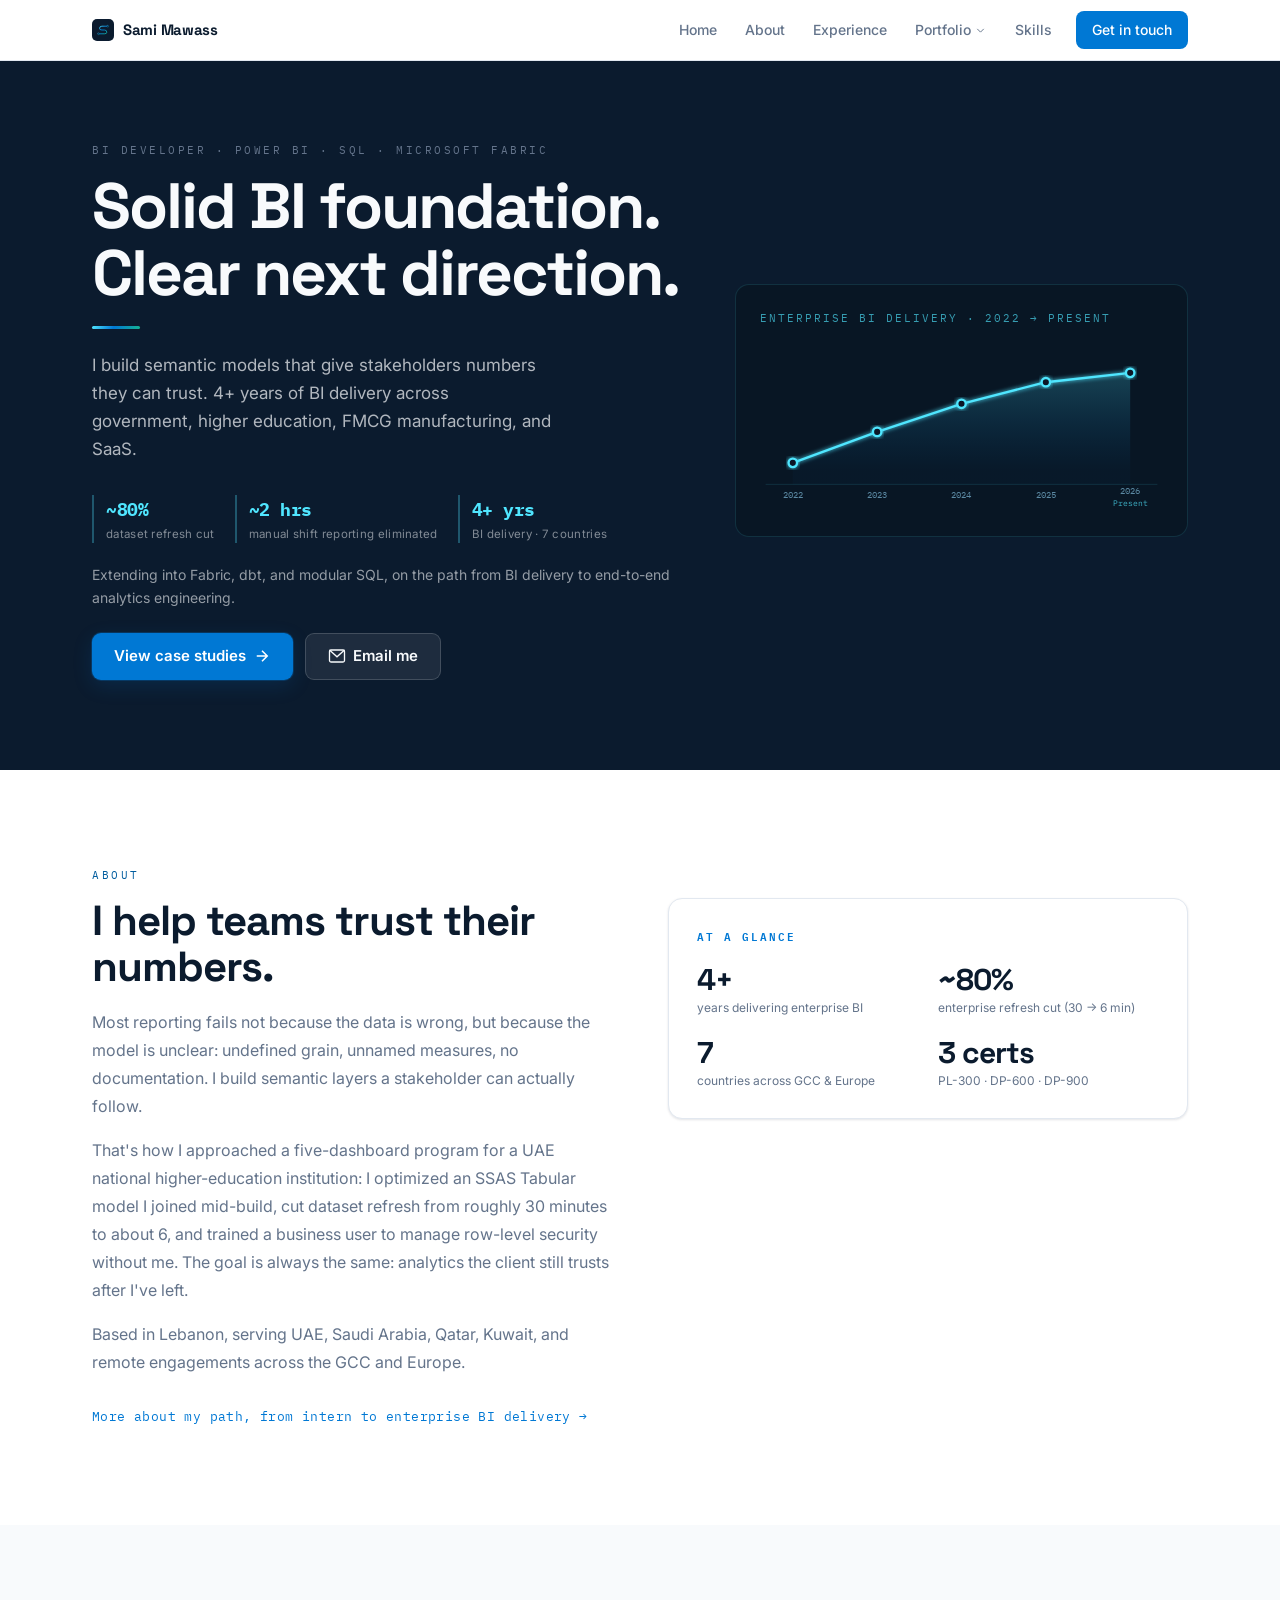
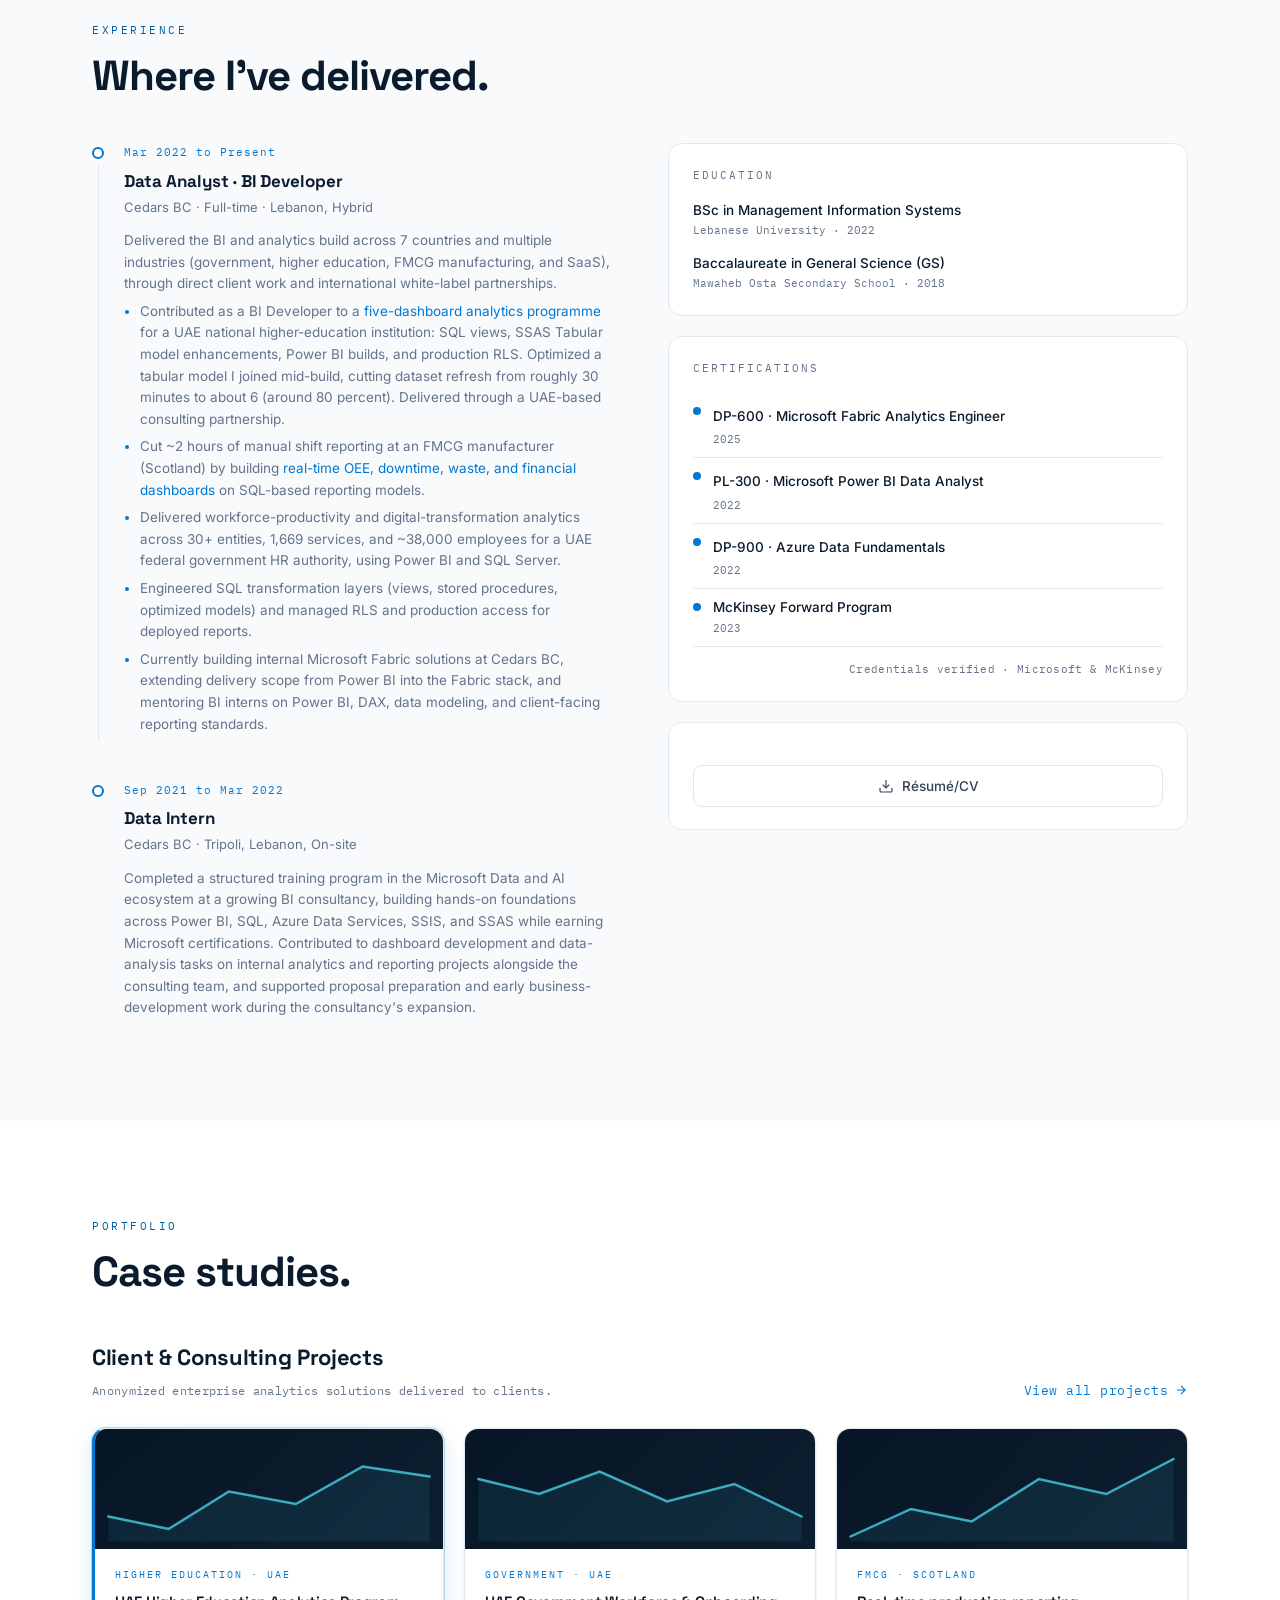
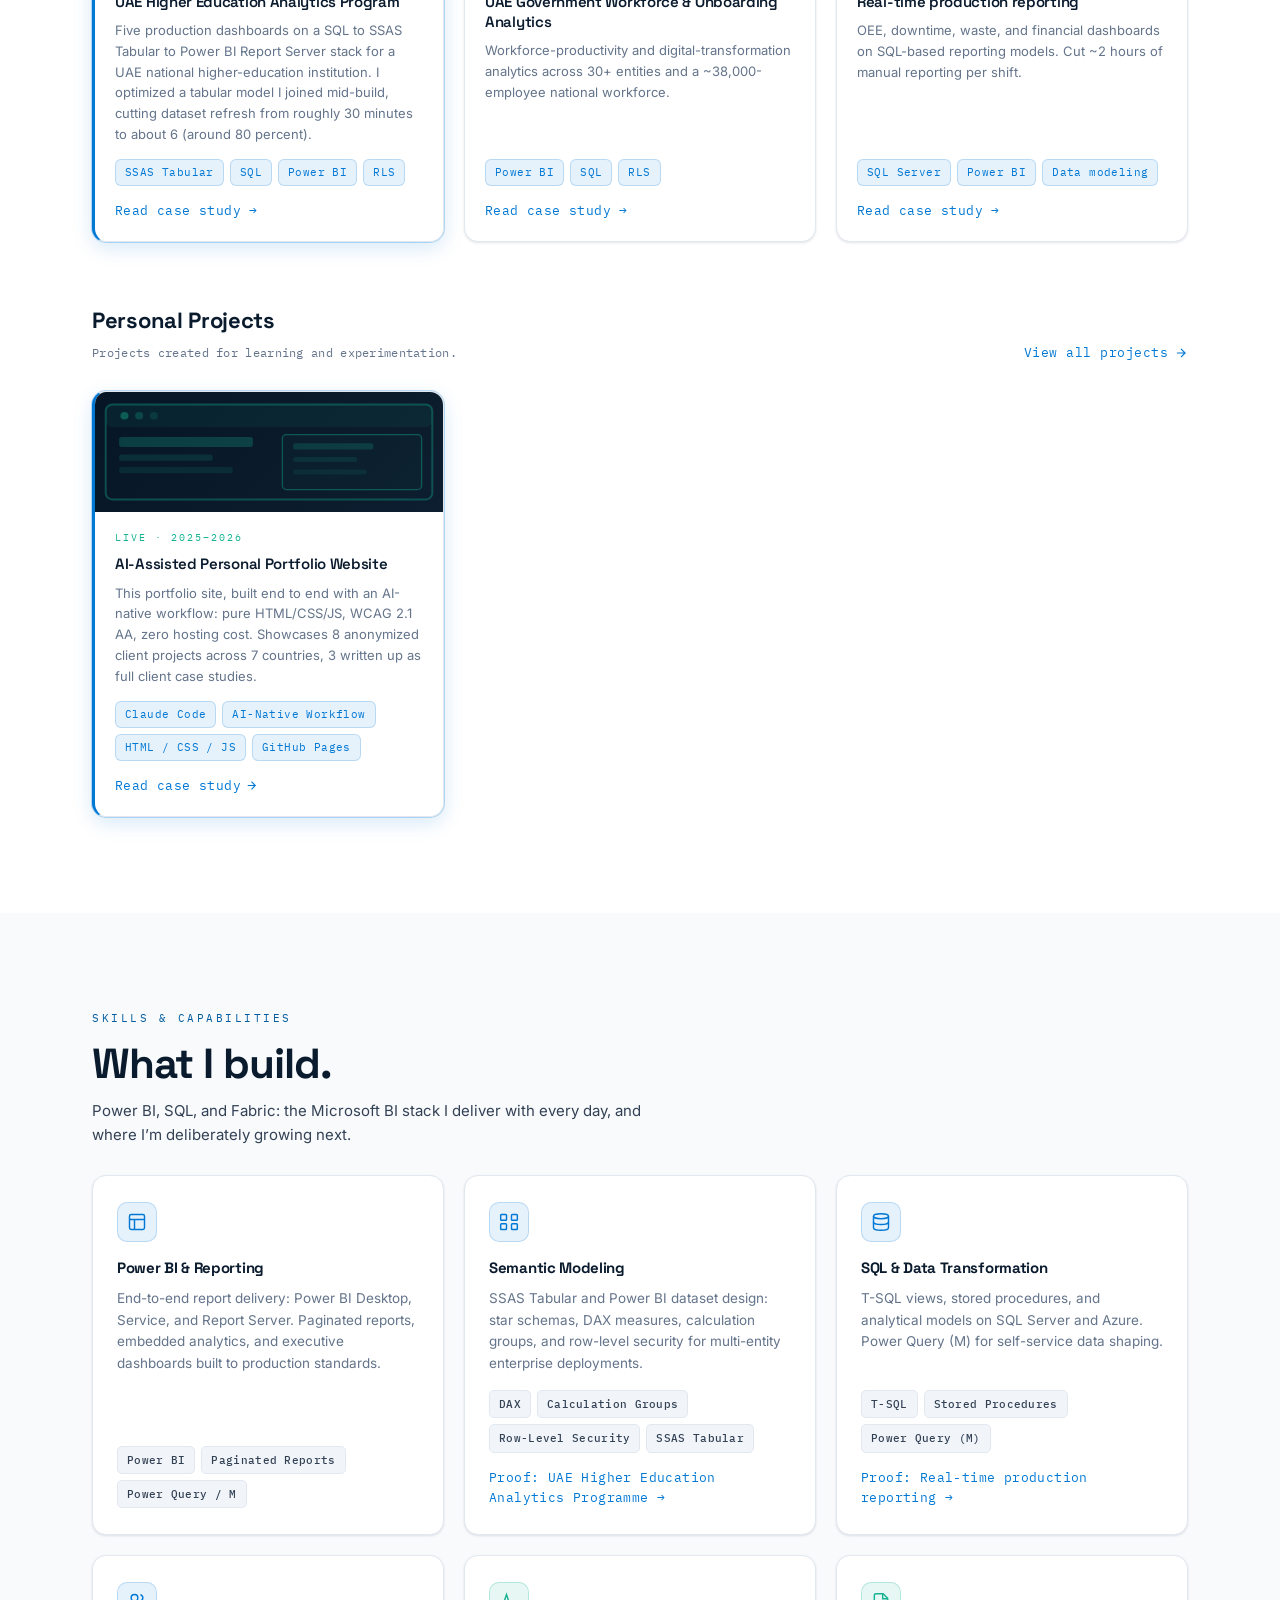
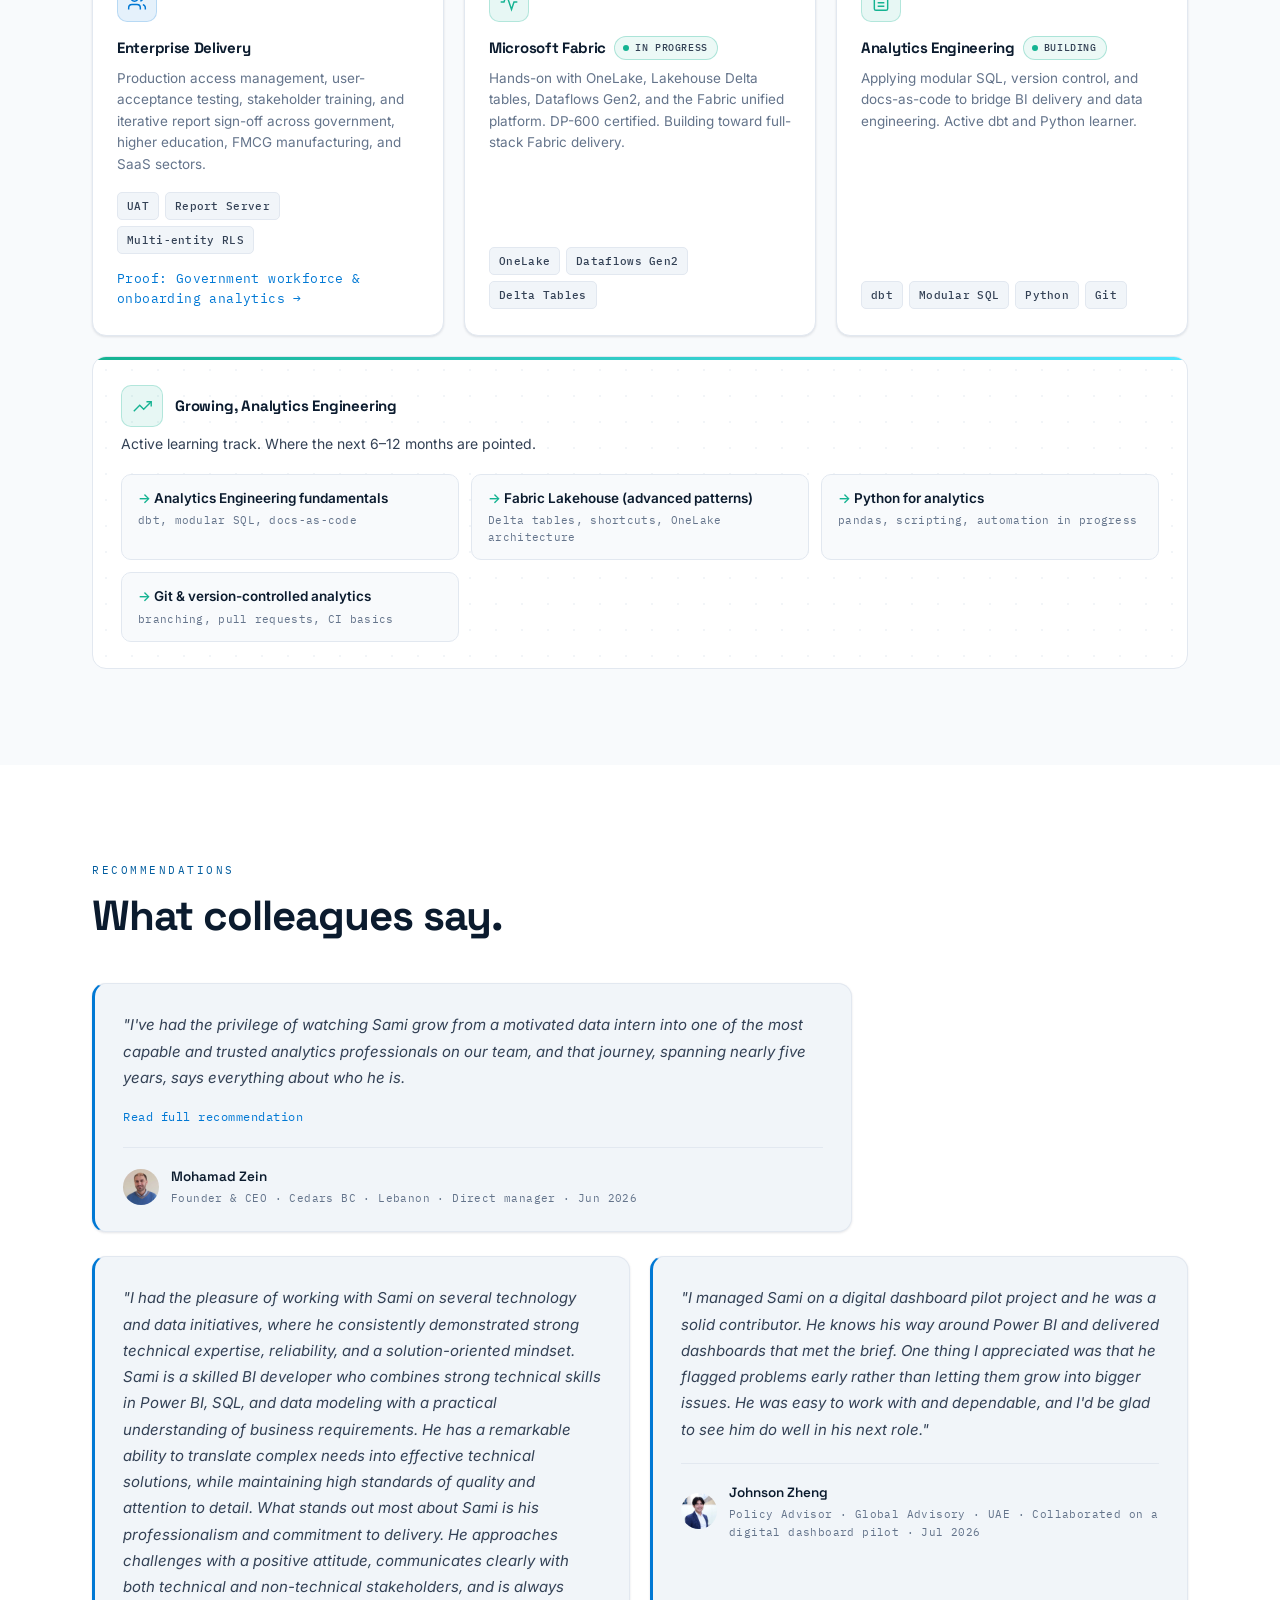
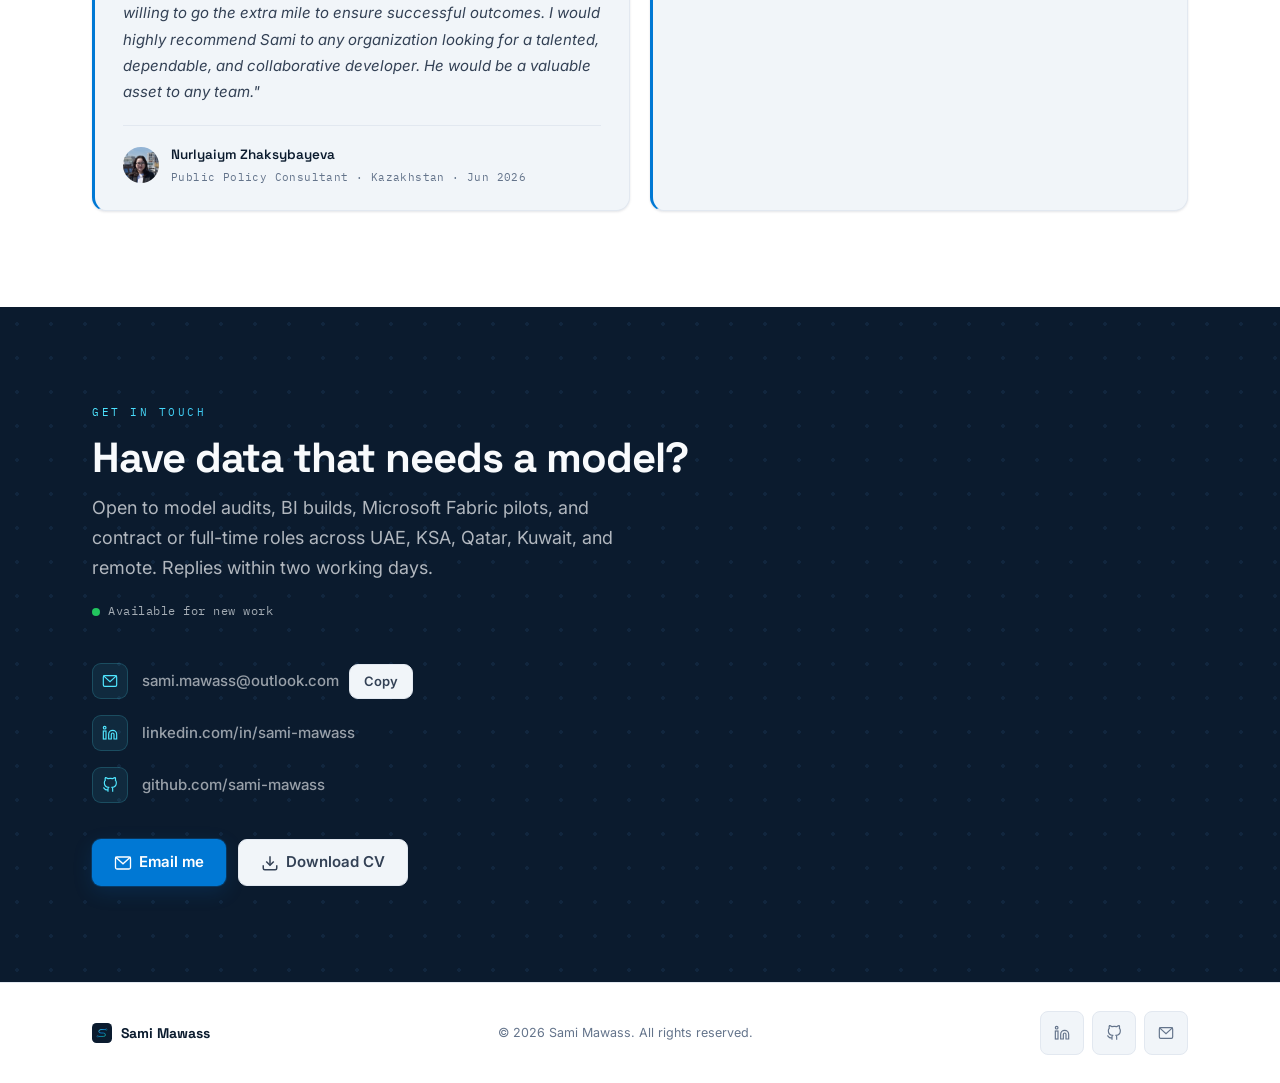
==== index.html @ 3928dd7b "fix entity count inconsistency on home page index.html said "32 entities" while every other referenc" ====
<!DOCTYPE html>
<html lang="en">
<head>
  <meta charset="UTF-8">
  <meta name="viewport" content="width=device-width, initial-scale=1.0">
  <title>Sami Mawass: BI Developer · Power BI, SQL &amp; Microsoft Fabric</title>

  <!-- SEO -->
  <meta name="description" content="BI Developer specializing in Power BI, DAX, SQL, and SSAS Tabular semantic models. Cut enterprise refresh times ~80% and eliminated ~2 hours of manual shift reporting. Now extending into Fabric, dbt, and modular SQL. Serving UAE, KSA, Qatar, Kuwait, and remote.">
  <link rel="canonical" href="https://sami-mawass.github.io/sami-mawass/">
  <link rel="icon" type="image/svg+xml" href="assets/logo-mark-light.svg">

  <!-- Open Graph -->
  <meta property="og:type" content="website">
  <meta property="og:title" content="Sami Mawass: BI Developer · Power BI, SQL &amp; Microsoft Fabric">
  <meta property="og:description" content="I build semantic models that give stakeholders numbers they can trust. 4+ years of BI delivery across government, higher education, FMCG manufacturing, and SaaS. Now extending into the full analytics engineering stack: Fabric, dbt, and modular SQL.">
  <meta property="og:url" content="https://sami-mawass.github.io/sami-mawass/">
  <meta property="og:image" content="https://sami-mawass.github.io/sami-mawass/assets/og-image.png">
  <meta property="og:image:width" content="1200">
  <meta property="og:image:height" content="630">
  <meta name="twitter:card" content="summary_large_image">
  <meta name="twitter:title" content="Sami Mawass: BI Developer · Power BI, SQL &amp; Microsoft Fabric">
  <meta name="twitter:description" content="I build semantic models that give stakeholders numbers they can trust. 4+ years of BI delivery across government, higher education, FMCG manufacturing, and SaaS. Now extending into the full analytics engineering stack: Fabric, dbt, and modular SQL.">
  <meta name="twitter:image" content="https://sami-mawass.github.io/sami-mawass/assets/og-image.png">

  <!-- Fonts -->
  <link rel="preconnect" href="https://fonts.googleapis.com">
  <link rel="preconnect" href="https://fonts.gstatic.com" crossorigin>
  <link href="https://fonts.googleapis.com/css2?family=Space+Grotesk:wght@400;500;600;700&family=Inter:wght@400;500;600;700&family=IBM+Plex+Mono:wght@400;500;600&display=swap" rel="stylesheet">

  <link rel="stylesheet" href="assets/tokens.css">
  <link rel="stylesheet" href="style.css">

  <!-- JSON-LD Person schema -->
  <script type="application/ld+json">
  {
    "@context": "https://schema.org",
    "@type": "Person",
    "name": "Sami Mawass",
    "jobTitle": "Data Analyst, BI Developer",
    "url": "https://sami-mawass.github.io/sami-mawass/",
    "description": "I rebuild unclear reporting into semantic models stakeholders trust, and I've cut enterprise refresh times by ~80% doing it. 4+ years of BI delivery across government, higher education, FMCG manufacturing, and SaaS, now extending into analytics engineering.",
    "email": "sami.mawass@outlook.com",
    "sameAs": [
      "https://www.linkedin.com/in/sami-mawass",
      "https://github.com/sami-mawass"
    ],
    "knowsAbout": ["Power BI","DAX","SQL","SSAS Tabular","Microsoft Fabric","Analytics Engineering","Row-Level Security"],
    "hasCredential": [
      {
        "@type": "EducationalOccupationalCredential",
        "credentialCategory": "certification",
        "name": "DP-600 Microsoft Fabric Analytics Engineer Associate"
      },
      {
        "@type": "EducationalOccupationalCredential",
        "credentialCategory": "certification",
        "name": "PL-300 Power BI Data Analyst Associate"
      },
      {
        "@type": "EducationalOccupationalCredential",
        "credentialCategory": "certification",
        "name": "DP-900 Azure Data Fundamentals"
      }
    ]
  }
  </script>
<noscript><style>.reveal{opacity:1;transform:none}</style></noscript>
</head>
<body>
<a class="skip-link" href="#main-content">Skip to content</a>

<!-- ===================== NAV ===================== -->
<header>
  <nav class="nav" aria-label="Main navigation">
    <div class="wrap">
      <div class="nav-inner">
        <a href="#top" class="nav-brand">
          <img src="assets/logo-mark-dark.svg" alt="" width="22" height="22">
          Sami Mawass
        </a>

        <div class="nav-links">
          <a href="#top">Home</a>
          <a href="about.html">About</a>
          <a href="#resume">Experience</a>

          <div class="nav-drop">
            <button id="port-drop-btn" class="nav-drop-btn" aria-expanded="false" aria-controls="port-dropdown">
              Portfolio
              <svg viewBox="0 0 24 24" fill="none" stroke="currentColor" stroke-width="1.75" aria-hidden="true"><polyline points="6 9 12 15 18 9"/></svg>
            </button>
            <div id="port-dropdown" class="nav-dropdown">
              <a href="client-projects.html">
                <svg class="drop-icon" viewBox="0 0 24 24" fill="none" stroke="currentColor" stroke-width="1.75" aria-hidden="true"><path d="M3 21V7a2 2 0 0 1 2-2h4a2 2 0 0 1 2 2v14M13 21V11a2 2 0 0 1 2-2h4a2 2 0 0 1 2 2v10M3 21h18"/></svg>
                Client Projects
              </a>
              <a href="personal-projects.html">
                <svg class="drop-icon" viewBox="0 0 24 24" fill="none" stroke="currentColor" stroke-width="1.75" aria-hidden="true"><path d="M9 3H5a2 2 0 0 0-2 2v4m6-6h10a2 2 0 0 1 2 2v4M9 3v18m0 0h10a2 2 0 0 0 2-2V9M9 21H5a2 2 0 0 1-2-2V9m0 0h18"/></svg>
                Personal Projects
              </a>
            </div>
          </div>

          <a href="#stack">Skills</a>
          <a href="#contact" class="nav-cta">Get in touch</a>
        </div>

        <button id="nav-burger" class="nav-burger" aria-label="Open menu" aria-expanded="false" aria-controls="mobile-menu">
          <svg viewBox="0 0 24 24" fill="none" stroke="currentColor" stroke-width="2" aria-hidden="true"><line x1="3" y1="6" x2="21" y2="6"/><line x1="3" y1="12" x2="21" y2="12"/><line x1="3" y1="18" x2="21" y2="18"/></svg>
        </button>
      </div>

      <div id="mobile-menu" class="mobile-menu" aria-hidden="true">
        <a href="#top">Home</a>
        <a href="about.html">About</a>
        <a href="#resume">Experience</a>
        <a href="#work">Portfolio</a>
        <a href="client-projects.html" class="indent">↳ Client Projects</a>
        <a href="personal-projects.html" class="indent">↳ Personal Projects</a>
        <a href="#stack">Skills</a>
        <a href="#contact">Get in touch</a>
      </div>
    </div>
  </nav>
</header>

<main id="main-content">

<!-- ===================== HERO ===================== -->
<section class="hero" id="top" aria-labelledby="hero-heading">
  <div class="wrap">
    <div class="hero-inner">

      <div class="hero-text">
        <p class="eyebrow">BI Developer · Power BI · SQL · Microsoft Fabric</p>
        <h1 id="hero-heading">Solid&nbsp;BI&nbsp;foundation.<br>Clear&nbsp;next&nbsp;direction.</h1>
        <div class="accent-bar" aria-hidden="true"></div>
        <p class="hero-lead">
          I build semantic models that give stakeholders numbers they can trust. 4+ years of BI delivery across government, higher education, FMCG manufacturing, and SaaS.
        </p>
        <div style="display:flex;gap:20px;margin:22px 0 20px;flex-wrap:wrap;">
          <div style="display:flex;flex-direction:column;gap:2px;padding-left:12px;border-left:2px solid rgba(80,230,255,.3);">
            <span style="font-family:var(--mono);font-size:18px;font-weight:700;color:#50E6FF;letter-spacing:-.5px;">~80%</span>
            <span style="font-size:11.5px;color:rgba(248,250,252,.5);letter-spacing:.3px;line-height:1.35;">dataset refresh cut</span>
          </div>
          <div style="display:flex;flex-direction:column;gap:2px;padding-left:12px;border-left:2px solid rgba(80,230,255,.3);">
            <span style="font-family:var(--mono);font-size:18px;font-weight:700;color:#50E6FF;letter-spacing:-.5px;">~2 hrs</span>
            <span style="font-size:11.5px;color:rgba(248,250,252,.5);letter-spacing:.3px;line-height:1.35;">manual shift reporting eliminated</span>
          </div>
          <div style="display:flex;flex-direction:column;gap:2px;padding-left:12px;border-left:2px solid rgba(80,230,255,.3);">
            <span style="font-family:var(--mono);font-size:18px;font-weight:700;color:#50E6FF;letter-spacing:-.5px;">4+ yrs</span>
            <span style="font-size:11.5px;color:rgba(248,250,252,.5);letter-spacing:.3px;line-height:1.35;">BI delivery · 7 countries</span>
          </div>
        </div>
        <p style="font-size:14px;color:rgba(248,250,252,.58);margin:0 0 24px;line-height:1.65;">
          Extending into Fabric, dbt, and modular SQL, on the path from BI delivery to end-to-end analytics engineering.
        </p>
        <div class="hero-cta">
          <a href="#work" class="btn btn-primary">
            View case studies
            <svg viewBox="0 0 24 24" fill="none" stroke="currentColor" stroke-width="2" aria-hidden="true"><path d="M5 12h14M12 5l7 7-7 7"/></svg>
          </a>
          <a href="mailto:sami.mawass@outlook.com" class="btn btn-ghost" data-goatcounter-click="email-click">
            <svg viewBox="0 0 24 24" fill="none" stroke="currentColor" stroke-width="1.75" aria-hidden="true"><rect x="2" y="4" width="20" height="16" rx="2"/><polyline points="2,4 12,13 22,4"/></svg>
            Email me
          </a>
        </div>
      </div>

      <!-- Growth trend chart: qualitative upward arc, no quantitative scale -->
      <div class="hero-chart-card reveal" role="img" aria-label="Enterprise BI delivery, 2022 to Present">
        <div class="hero-chart-header">
          <span class="mono-label">Enterprise BI delivery · 2022 → Present</span>
        </div>
        <svg viewBox="0 0 430 182" aria-hidden="true" style="width:100%;height:100%;display:block;">
          <style>.c-axis { fill: var(--chart-axis, #5B89A3); }</style>
          <defs>
            <linearGradient id="area-grad" x1="0" y1="0" x2="0" y2="1">
              <stop offset="0%"  stop-color="#50E6FF" stop-opacity="0.22"/>
              <stop offset="88%" stop-color="#0078D4" stop-opacity="0.03"/>
            </linearGradient>
            <filter id="ln-glow" x="-30%" y="-30%" width="160%" height="160%">
              <feGaussianBlur stdDeviation="2.2" result="b"/>
              <feMerge><feMergeNode in="b"/><feMergeNode in="SourceGraphic"/></feMerge>
            </filter>
          </defs>

          <!-- Baseline -->
          <line x1="6" y1="153" x2="424" y2="153" stroke="rgba(80,230,255,.13)" stroke-width="1"/>
          <!-- Area fill -->
          <path d="M35,153 L35,130 L125,97 L215,67 L305,44 L395,34 L395,153 Z" fill="url(#area-grad)"/>
          <!-- Animated line -->
          <polyline class="chart-line"
            points="35,130 125,97 215,67 305,44 395,34"
            fill="none" stroke="#50E6FF" stroke-width="2.5"
            stroke-linecap="round" stroke-linejoin="round" filter="url(#ln-glow)"/>
          <!-- Year dots -->
          <circle cx="35"  cy="130" r="4.5" fill="#071626" stroke="#50E6FF" stroke-width="2.5" filter="url(#ln-glow)"/>
          <circle cx="125" cy="97"  r="4.5" fill="#071626" stroke="#50E6FF" stroke-width="2.5" filter="url(#ln-glow)"/>
          <circle cx="215" cy="67"  r="4.5" fill="#071626" stroke="#50E6FF" stroke-width="2.5" filter="url(#ln-glow)"/>
          <circle cx="305" cy="44"  r="4.5" fill="#071626" stroke="#50E6FF" stroke-width="2.5" filter="url(#ln-glow)"/>
          <circle cx="395" cy="34"  r="4.5" fill="#071626" stroke="#50E6FF" stroke-width="2.5" filter="url(#ln-glow)"/>
          <!-- Year labels -->
          <text x="35"  y="168" text-anchor="middle" font-family="IBM Plex Mono,monospace" font-size="10" class="c-axis">2022</text>
          <text x="125" y="168" text-anchor="middle" font-family="IBM Plex Mono,monospace" font-size="10" class="c-axis">2023</text>
          <text x="215" y="168" text-anchor="middle" font-family="IBM Plex Mono,monospace" font-size="10" class="c-axis">2024</text>
          <text x="305" y="168" text-anchor="middle" font-family="IBM Plex Mono,monospace" font-size="10" class="c-axis">2025</text>
          <text x="395" y="163" text-anchor="middle" font-family="IBM Plex Mono,monospace" font-size="10" class="c-axis">2026</text>
          <text x="395" y="176" text-anchor="middle" font-family="IBM Plex Mono,monospace" font-size="8.5" fill="#50E6FF" opacity=".75">Present</text>
        </svg>
      </div>

    </div>
  </div>
</section>


<!-- ===================== ABOUT ===================== -->
<section class="sec sec--ink" id="about" aria-labelledby="about-heading">
  <div class="wrap">
    <p class="eyebrow">About</p>
    <div class="about-grid">
      <div class="about-text reveal">
        <h2 id="about-heading">I help teams trust their numbers.</h2>
        <div class="sp-18"></div>
        <p>Most reporting fails not because the data is wrong, but because the model is unclear: undefined grain, unnamed measures, no documentation. I build semantic layers a stakeholder can actually follow.</p>
        <p>That's how I approached a five-dashboard program for a UAE national higher-education institution: I optimized an SSAS Tabular model I joined mid-build, cut dataset refresh from roughly 30 minutes to about 6, and trained a business user to manage row-level security without me. The goal is always the same: analytics the client still trusts after I've left.</p>
        <p>Based in Lebanon, serving UAE, Saudi Arabia, Qatar, Kuwait, and remote engagements across the GCC and Europe.</p>
        <p><a href="about.html" class="proj-case-link">More about my path, from intern to enterprise BI delivery →</a></p>
      </div>
      <div class="reveal">
        <div class="about-card">
          <div class="about-card-title">At a glance</div>
          <div class="about-stats">
            <div>
              <div class="stat-v">4+</div>
              <div class="stat-l">years delivering enterprise BI</div>
            </div>
            <div>
              <div class="stat-v">~80%</div>
              <div class="stat-l">enterprise refresh cut (30 → 6 min)</div>
            </div>
            <div>
              <div class="stat-v">7</div>
              <div class="stat-l">countries across GCC &amp; Europe</div>
            </div>
            <div>
              <div class="stat-v">3 certs</div>
              <div class="stat-l">PL-300 · DP-600 · DP-900</div>
            </div>
          </div>
        </div>
      </div>
    </div>
  </div>
</section>


<!-- ===================== EXPERIENCE ===================== -->
<section class="sec sec--dark" id="resume" aria-labelledby="exp-heading">
  <div class="wrap">
    <p class="eyebrow">Experience</p>
    <h2 id="exp-heading">Where I've delivered.</h2>
    <div class="sp-44"></div>
    <div class="exp-grid">

      <!-- Timeline -->
      <div>
        <ol class="timeline" aria-label="Work history" style="list-style:none;padding:0;margin:0;">

          <li class="timeline-item reveal">
            <div class="timeline-spine" aria-hidden="true">
              <div class="timeline-dot"></div>
              <div class="timeline-line"></div>
            </div>
            <div class="timeline-body">
              <div class="timeline-period"><time datetime="2022-03">Mar 2022</time> to Present</div>
              <div class="timeline-role">Data Analyst · BI Developer</div>
              <div class="timeline-co">Cedars BC · Full-time · Lebanon, Hybrid</div>
              <ul class="timeline-bullets">
                <li style="list-style:none;padding-left:0;margin-left:-16px;">Delivered the BI and analytics build across 7 countries and multiple industries (government, higher education, FMCG manufacturing, and SaaS), through direct client work and international white-label partnerships.</li>
                <li>Contributed as a BI Developer to a <a href="case-education.html" style="color:var(--azure);">five-dashboard analytics programme</a> for a UAE national higher-education institution: SQL views, SSAS Tabular model enhancements, Power BI builds, and production RLS. Optimized a tabular model I joined mid-build, cutting dataset refresh from roughly 30 minutes to about 6 (around 80 percent). Delivered through a UAE-based consulting partnership.</li>
                <li>Cut ~2 hours of manual shift reporting at an FMCG manufacturer (Scotland) by building <a href="case-fmcg-suite.html" style="color:var(--azure);">real-time OEE, downtime, waste, and financial dashboards</a> on SQL-based reporting models.</li>
                <li>Delivered workforce-productivity and digital-transformation analytics across 30+ entities, 1,669 services, and ~38,000 employees for a UAE federal government HR authority, using Power BI and SQL Server.</li>
                <li>Engineered SQL transformation layers (views, stored procedures, optimized models) and managed RLS and production access for deployed reports.</li>
                <li>Currently building internal Microsoft Fabric solutions at Cedars BC, extending delivery scope from Power BI into the Fabric stack, and mentoring BI interns on Power BI, DAX, data modeling, and client-facing reporting standards.</li>
              </ul>
            </div>
          </li>

          <li class="timeline-item reveal">
            <div class="timeline-spine" aria-hidden="true">
              <div class="timeline-dot"></div>
              <div class="timeline-line"></div>
            </div>
            <div class="timeline-body">
              <div class="timeline-period"><time datetime="2021-09">Sep 2021</time> to <time datetime="2022-03">Mar 2022</time></div>
              <div class="timeline-role">Data Intern</div>
              <div class="timeline-co">Cedars BC · Tripoli, Lebanon, On-site</div>
              <ul class="timeline-bullets">
                <li style="list-style:none;padding-left:0;margin-left:-16px;">Completed a structured training program in the Microsoft Data and AI ecosystem at a growing BI consultancy, building hands-on foundations across Power BI, SQL, Azure Data Services, SSIS, and SSAS while earning Microsoft certifications. Contributed to dashboard development and data-analysis tasks on internal analytics and reporting projects alongside the consulting team, and supported proposal preparation and early business-development work during the consultancy's expansion.</li>

              </ul>
            </div>
          </li>

        </ol>
      </div>

      <!-- Sidebar -->
      <div>
        <div class="exp-sidebar-card reveal">
          <div class="sidebar-card-title">Education</div>
          <div class="edu-item">
            <div class="edu-title">BSc in Management Information Systems</div>
            <div class="edu-sub">Lebanese University · 2022</div>
          </div>
          <div class="edu-item">
            <div class="edu-title">Baccalaureate in General Science (GS)</div>
            <div class="edu-sub">Mawaheb Osta Secondary School · 2018</div>
          </div>
        </div>

        <div class="exp-sidebar-card reveal">
          <div class="sidebar-card-title">Certifications</div>
          <div class="cert-item">
            <span class="cert-dot"></span>
            <div>
              <a href="https://learn.microsoft.com/api/credentials/share/en-us/sami-mawass/30553D322AF57738?sharingId=FEFE150710ECCB63" target="_blank" rel="noopener" class="cert-name">DP-600 · Microsoft Fabric Analytics Engineer</a>
              <div class="cert-year">2025</div>
            </div>
          </div>
          <div class="cert-item">
            <span class="cert-dot"></span>
            <div>
              <a href="https://learn.microsoft.com/api/credentials/share/en-us/sami-mawass/172835B4DA17AB2C?sharingId=FEFE150710ECCB63" target="_blank" rel="noopener" class="cert-name">PL-300 · Microsoft Power BI Data Analyst</a>
              <div class="cert-year">2022</div>
            </div>
          </div>
          <div class="cert-item">
            <span class="cert-dot"></span>
            <div>
              <a href="https://learn.microsoft.com/api/credentials/share/en-us/sami-mawass/7C4B46512DAC4656?sharingId=FEFE150710ECCB63" target="_blank" rel="noopener" class="cert-name">DP-900 · Azure Data Fundamentals</a>
              <div class="cert-year">2022</div>
            </div>
          </div>
          <div class="cert-item">
            <span class="cert-dot"></span>
            <div>
              <div class="cert-name">McKinsey Forward Program</div>
              <div class="cert-year">2023</div>
            </div>
          </div>
          <div class="cert-note">Credentials verified · Microsoft &amp; McKinsey</div>
        </div>

        <div class="exp-sidebar-card reveal">
          <a href="assets/Sami-Mawass-CV.pdf" class="download-cv" download data-goatcounter-click="cv-download">
            <svg viewBox="0 0 24 24" fill="none" stroke="currentColor" stroke-width="1.75" aria-hidden="true"><path d="M21 15v4a2 2 0 0 1-2 2H5a2 2 0 0 1-2-2v-4"/><polyline points="7 10 12 15 17 10"/><line x1="12" y1="15" x2="12" y2="3"/></svg>
            Résumé/CV
          </a>
        </div>
      </div>

    </div>
  </div>
</section>

<!-- ===================== PROJECTS ===================== -->
<section class="sec sec--ink" id="work" aria-labelledby="work-heading">
  <div class="wrap">
    <p class="eyebrow">Portfolio</p>
    <h2 id="work-heading" style="margin-bottom:44px">Case studies.</h2>

    <!-- Client & Consulting -->
    <div class="proj-group">
      <div class="proj-group-header">
        <div>
          <h3>Client &amp; Consulting Projects</h3>
          <div class="proj-group-sub">Anonymized enterprise analytics solutions delivered to clients.</div>
        </div>
        <a href="client-projects.html" class="view-all">
          View all projects
          <svg viewBox="0 0 24 24" fill="none" stroke="currentColor" stroke-width="2" aria-hidden="true"><path d="M5 12h14M12 5l7 7-7 7"/></svg>
        </a>
      </div>
      <div class="proj-grid">

        <article class="proj-card proj-card--featured reveal">
          <div class="proj-vis" aria-hidden="true">
            <svg viewBox="0 0 260 96" preserveAspectRatio="none" style="width:100%;height:100%">
              <polyline points="10,70 55,80 100,50 150,60 200,30 250,38" fill="none" stroke="#50E6FF" stroke-width="2" stroke-linecap="round" opacity=".7"/>
              <polygon points="10,90 10,70 55,80 100,50 150,60 200,30 250,38 250,90" fill="rgba(80,230,255,.07)"/>
            </svg>
          </div>
          <div class="proj-body">
            <div class="proj-tag">Higher Education · UAE</div>
            <h3 class="proj-title">UAE Higher Education Analytics Program</h3>
            <p class="proj-desc">Five production dashboards on a SQL to SSAS Tabular to Power BI Report Server stack for a UAE national higher-education institution. I optimized a tabular model I joined mid-build, cutting dataset refresh from roughly 30 minutes to about 6 (around 80 percent).</p>
            <div class="proj-meta">
              <span class="meta-chip">SSAS Tabular</span>
              <span class="meta-chip">SQL</span>
              <span class="meta-chip">Power BI</span>
              <span class="meta-chip">RLS</span>
            </div>
            <a href="case-education.html" class="proj-case-link" data-goatcounter-click="case-read-education">Read case study →</a>
          </div>
        </article>

        <article class="proj-card reveal">
          <div class="proj-vis" aria-hidden="true">
            <svg viewBox="0 0 260 96" preserveAspectRatio="none" style="width:100%;height:100%">
              <polyline points="10,40 55,52 100,34 150,58 200,44 250,70" fill="none" stroke="#50E6FF" stroke-width="2" stroke-linecap="round" opacity=".7"/>
              <polygon points="10,90 10,40 55,52 100,34 150,58 200,44 250,70 250,90" fill="rgba(80,230,255,.07)"/>
            </svg>
          </div>
          <div class="proj-body">
            <div class="proj-tag">Government · UAE</div>
            <h3 class="proj-title">UAE Government Workforce &amp; Onboarding Analytics</h3>
            <p class="proj-desc">Workforce-productivity and digital-transformation analytics across 30+ entities and a ~38,000-employee national workforce.</p>
            <div class="proj-meta">
              <span class="meta-chip">Power BI</span>
              <span class="meta-chip">SQL</span>
              <span class="meta-chip">RLS</span>
            </div>
            <a href="case-government.html" class="proj-case-link" data-goatcounter-click="case-read-government">Read case study →</a>
          </div>
        </article>

        <article class="proj-card reveal">
          <div class="proj-vis" aria-hidden="true">
            <svg viewBox="0 0 260 96" preserveAspectRatio="none" style="width:100%;height:100%">
              <polyline points="10,86 55,64 100,74 150,40 200,52 250,24" fill="none" stroke="#50E6FF" stroke-width="2" stroke-linecap="round" opacity=".7"/>
              <polygon points="10,90 10,86 55,64 100,74 150,40 200,52 250,24 250,90" fill="rgba(80,230,255,.07)"/>
            </svg>
          </div>
          <div class="proj-body">
            <div class="proj-tag">FMCG · Scotland</div>
            <h3 class="proj-title">Real-time production reporting</h3>
            <p class="proj-desc">OEE, downtime, waste, and financial dashboards on SQL-based reporting models. Cut ~2 hours of manual reporting per shift.</p>
            <div class="proj-meta">
              <span class="meta-chip">SQL Server</span>
              <span class="meta-chip">Power BI</span>
              <span class="meta-chip">Data modeling</span>
            </div>
            <a href="case-fmcg-suite.html" class="proj-case-link" data-goatcounter-click="case-read-fmcg">Read case study →</a>
          </div>
        </article>

      </div>
    </div>

    <!-- Personal -->
    <div class="proj-group">
      <div class="proj-group-header">
        <div>
          <h3>Personal Projects</h3>
          <div class="proj-group-sub">Projects created for learning and experimentation.</div>
        </div>
        <a href="personal-projects.html" class="view-all">
          View all projects
          <svg viewBox="0 0 24 24" fill="none" stroke="currentColor" stroke-width="2" aria-hidden="true"><path d="M5 12h14M12 5l7 7-7 7"/></svg>
        </a>
      </div>
      <div class="proj-grid">

        <article class="proj-card proj-card--featured reveal">
          <div class="proj-vis" aria-hidden="true">
            <svg viewBox="0 0 260 96" preserveAspectRatio="none" style="width:100%;height:100%">
              <!-- browser chrome -->
              <rect x="8" y="10" width="244" height="76" rx="5" fill="none" stroke="#15B392" stroke-width="1.5" opacity=".35"/>
              <rect x="8" y="10" width="244" height="18" rx="5" fill="rgba(21,179,146,.08)"/>
              <circle cx="22" cy="19" r="3" fill="#15B392" opacity=".4"/>
              <circle cx="33" cy="19" r="3" fill="#15B392" opacity=".25"/>
              <circle cx="44" cy="19" r="3" fill="#15B392" opacity=".15"/>
              <!-- content blocks -->
              <rect x="18" y="36" width="100" height="8" rx="2" fill="rgba(21,179,146,.25)"/>
              <rect x="18" y="50" width="70" height="5" rx="2" fill="rgba(21,179,146,.15)"/>
              <rect x="18" y="60" width="85" height="5" rx="2" fill="rgba(21,179,146,.12)"/>
              <!-- sidebar card -->
              <rect x="140" y="34" width="104" height="44" rx="3" fill="rgba(21,179,146,.07)" stroke="#15B392" stroke-width="1" opacity=".4"/>
              <rect x="148" y="41" width="60" height="5" rx="2" fill="rgba(21,179,146,.2)"/>
              <rect x="148" y="52" width="48" height="4" rx="2" fill="rgba(21,179,146,.12)"/>
              <rect x="148" y="62" width="55" height="4" rx="2" fill="rgba(21,179,146,.1)"/>
            </svg>
          </div>
          <div class="proj-body">
            <div class="proj-tag" style="color:var(--fabric);">Live · 2025–2026</div>
            <h3 class="proj-title">AI-Assisted Personal Portfolio Website</h3>
            <p class="proj-desc">This portfolio site, built end to end with an AI-native workflow: pure HTML/CSS/JS, WCAG 2.1 AA, zero hosting cost. Showcases 8 anonymized client projects across 7 countries, 3 written up as full client case studies.</p>
            <div class="proj-meta">
              <span class="meta-chip">Claude Code</span>
              <span class="meta-chip">AI-Native Workflow</span>
              <span class="meta-chip">HTML / CSS / JS</span>
              <span class="meta-chip">GitHub Pages</span>
            </div>
            <a href="case-portfolio-site.html" class="proj-case-link" data-goatcounter-click="case-read-portfolio">
              Read case study
              <svg viewBox="0 0 24 24" width="13" height="13" fill="none" stroke="currentColor" stroke-width="2" aria-hidden="true"><path d="M5 12h14M12 5l7 7-7 7"/></svg>
            </a>
          </div>
        </article>

      </div>
    </div>
  </div>
</section>


<!-- ===================== SKILLS & CAPABILITIES ===================== -->
<section class="sec sec--dark" id="stack" aria-labelledby="stack-heading">
  <div class="wrap">
    <p class="eyebrow">Skills &amp; Capabilities</p>
    <h2 id="stack-heading">What I build.</h2>
    <p class="cap-lead">Power BI, SQL, and Fabric: the Microsoft BI stack I deliver with every day, and where I’m deliberately growing next.</p>
    <div class="sp-28"></div>
    <div class="caps-grid">

      <!-- ---- Delivering today ---- -->
      <div class="cap-card reveal">
        <div class="cap-icon" aria-hidden="true">
          <svg viewBox="0 0 24 24" fill="none" stroke="currentColor" stroke-width="1.75"><rect x="3" y="3" width="18" height="18" rx="2"/><path d="M3 9h18M9 21V9"/></svg>
        </div>
        <h3>Power BI &amp; Reporting</h3>
        <p>End-to-end report delivery: Power BI Desktop, Service, and Report Server. Paginated reports, embedded analytics, and executive dashboards built to production standards.</p>
        <div class="chips">
          <span class="chip">Power BI</span>
          <span class="chip">Paginated Reports</span>
          <span class="chip">Power Query / M</span>
        </div>
      </div>

      <div class="cap-card reveal">
        <div class="cap-icon" aria-hidden="true">
          <svg viewBox="0 0 24 24" fill="none" stroke="currentColor" stroke-width="1.75"><rect x="2" y="3" width="7" height="7" rx="1"/><rect x="15" y="3" width="7" height="7" rx="1"/><rect x="2" y="14" width="7" height="7" rx="1"/><rect x="15" y="14" width="7" height="7" rx="1"/></svg>
        </div>
        <h3>Semantic Modeling</h3>
        <p>SSAS Tabular and Power BI dataset design: star schemas, DAX measures, calculation groups, and row-level security for multi-entity enterprise deployments.</p>
        <div class="chips">
          <span class="chip">DAX</span>
          <span class="chip">Calculation Groups</span>
          <span class="chip">Row-Level Security</span>
          <span class="chip">SSAS Tabular</span>
        </div>
        <a href="case-education.html" class="proj-case-link" data-goatcounter-click="case-proof-education">Proof: UAE Higher Education Analytics Programme →</a>
      </div>

      <div class="cap-card reveal">
        <div class="cap-icon" aria-hidden="true">
          <svg viewBox="0 0 24 24" fill="none" stroke="currentColor" stroke-width="1.75"><ellipse cx="12" cy="5" rx="9" ry="3"/><path d="M21 12c0 1.66-4 3-9 3s-9-1.34-9-3"/><path d="M3 5v14c0 1.66 4 3 9 3s9-1.34 9-3V5"/></svg>
        </div>
        <h3>SQL &amp; Data Transformation</h3>
        <p>T-SQL views, stored procedures, and analytical models on SQL Server and Azure. Power Query (M) for self-service data shaping.</p>
        <div class="chips">
          <span class="chip">T-SQL</span>
          <span class="chip">Stored Procedures</span>
          <span class="chip">Power Query (M)</span>
        </div>
        <a href="case-fmcg-suite.html" class="proj-case-link" data-goatcounter-click="case-proof-fmcg">Proof: Real-time production reporting →</a>
      </div>

      <div class="cap-card reveal">
        <div class="cap-icon" aria-hidden="true">
          <svg viewBox="0 0 24 24" fill="none" stroke="currentColor" stroke-width="1.75"><path d="M16 21v-2a4 4 0 0 0-4-4H6a4 4 0 0 0-4 4v2"/><circle cx="9" cy="7" r="4"/><path d="M22 21v-2a4 4 0 0 0-3-3.87M16 3.13a4 4 0 0 1 0 7.75"/></svg>
        </div>
        <h3>Enterprise Delivery</h3>
        <p>Production access management, user-acceptance testing, stakeholder training, and iterative report sign-off across government, higher education, FMCG manufacturing, and SaaS sectors.</p>
        <div class="chips">
          <span class="chip">UAT</span>
          <span class="chip">Report Server</span>
          <span class="chip">Multi-entity RLS</span>
        </div>
        <a href="case-government.html" class="proj-case-link" data-goatcounter-click="case-proof-government">Proof: Government workforce &amp; onboarding analytics →</a>
      </div>

      <!-- ---- Growth track ---- -->
      <div class="cap-card cap-card--growth reveal">
        <div class="cap-icon" aria-hidden="true">
          <svg viewBox="0 0 24 24" fill="none" stroke="currentColor" stroke-width="1.75"><path d="M22 12h-4l-3 9L9 3l-3 9H2"/></svg>
        </div>
        <h3>Microsoft Fabric <span class="cap-badge">In Progress</span></h3>
        <p>Hands-on with OneLake, Lakehouse Delta tables, Dataflows Gen2, and the Fabric unified platform. DP-600 certified. Building toward full-stack Fabric delivery.</p>
        <div class="chips">
          <span class="chip">OneLake</span>
          <span class="chip">Dataflows Gen2</span>
          <span class="chip">Delta Tables</span>
        </div>
      </div>

      <div class="cap-card cap-card--growth reveal">
        <div class="cap-icon" aria-hidden="true">
          <svg viewBox="0 0 24 24" fill="none" stroke="currentColor" stroke-width="1.75"><path d="M14.5 2H6a2 2 0 0 0-2 2v16a2 2 0 0 0 2 2h12a2 2 0 0 0 2-2V7.5L14.5 2z"/><polyline points="14 2 14 8 20 8"/><line x1="16" y1="13" x2="8" y2="13"/><line x1="16" y1="17" x2="8" y2="17"/></svg>
        </div>
        <h3>Analytics Engineering <span class="cap-badge">Building</span></h3>
        <p>Applying modular SQL, version control, and docs-as-code to bridge BI delivery and data engineering. Active dbt and Python learner.</p>
        <div class="chips">
          <span class="chip">dbt</span>
          <span class="chip">Modular SQL</span>
          <span class="chip">Python</span>
          <span class="chip">Git</span>
        </div>
      </div>

    </div>

    <!-- Growing card -->
    <div class="skill-growing reveal">
      <div class="skill-growing-bg" aria-hidden="true"></div>
      <div class="skill-growing-inner">
        <div class="skill-growing-header">
          <div class="growing-icon" aria-hidden="true">
            <svg viewBox="0 0 24 24" fill="none" stroke="currentColor" stroke-width="1.75"><polyline points="23 6 13.5 15.5 8.5 10.5 1 18"/><polyline points="17 6 23 6 23 12"/></svg>
          </div>
          <span class="growing-label">Growing, Analytics Engineering</span>
        </div>
        <p class="growing-sub">Active learning track. Where the next 6–12 months are pointed.</p>
        <div class="growing-items">
          <div class="growing-item">
            <div class="growing-item-title">Analytics Engineering fundamentals</div>
            <div class="growing-item-note">dbt, modular SQL, docs-as-code</div>
          </div>
          <div class="growing-item">
            <div class="growing-item-title">Fabric Lakehouse (advanced patterns)</div>
            <div class="growing-item-note">Delta tables, shortcuts, OneLake architecture</div>
          </div>
          <div class="growing-item">
            <div class="growing-item-title">Python for analytics</div>
            <div class="growing-item-note">pandas, scripting, automation in progress</div>
          </div>
          <div class="growing-item">
            <div class="growing-item-title">Git &amp; version-controlled analytics</div>
            <div class="growing-item-note">branching, pull requests, CI basics</div>
          </div>
        </div>
      </div>
    </div>

  </div>
</section>

<!-- ===================== TESTIMONIALS ===================== -->
<section class="sec sec--ink" id="testimonials" aria-labelledby="testimonials-heading">
  <div class="wrap">
    <p class="eyebrow">Recommendations</p>
    <h2 id="testimonials-heading">What colleagues say.</h2>
    <div class="sp-44"></div>

    <!-- Featured: Mohamad Zein, Founder & CEO, Cedars BC (direct manager) -->
    <blockquote class="testi-featured reveal">
      <p class="testi-quote">"I've had the privilege of watching Sami grow from a motivated data intern into one of the most capable and trusted analytics professionals on our team, and that journey, spanning nearly five years, says everything about who he is.</p>
      <details class="testi-details">
        <summary class="testi-expand-btn">Read full recommendation</summary>
        <p class="testi-quote testi-quote--more">Sami joined us in September 2021 while still completing his degree in Management Information Systems at Lebanese University. From day one, he brought a genuine curiosity and a drive to deliver real value, not just complete tasks. When he transitioned to a full-time role, that foundation only grew stronger. Over the years, Sami became our go-to person for Power BI, leading the design and delivery of BI solutions across a diverse client portfolio that included public sector and government organizations, environments where accuracy, trust, and stakeholder sensitivity matter enormously. He had a natural ability to understand what clients actually needed, translate that into clean, actionable dashboards and reports, and communicate the results in a way that resonated at every level of the organization. What impressed me most was how Sami never stopped investing in himself. He pursued and earned different Microsoft certifications around BI and Analytics, reflecting both his technical depth and his commitment to staying ahead of the curve. That dedication filtered into the team as well: he naturally stepped into a mentoring role, supporting junior colleagues with the same patience and clarity he brought to client work. He owns his deliverables fully. Deadlines, quality, client relationships, he takes all of it seriously, and it shows in the feedback we consistently received from the projects he led. But beyond the professional, what makes Sami truly stand out is simply who he is as a person. He is warm, approachable, and genuinely easy to work with, the kind of colleague who lifts the energy of a room without even trying. When things get stressful, he stays grounded. When someone on the team needs support, he's there. You can count on Sami, not just to deliver, but to show up as a reliable, generous, and kind human being in everything he does. Sami is the kind of person you want on your most demanding projects and in your corner when things get tough. I recommend him without hesitation."</p>
      </details>
      <footer class="testi-footer">
        <picture>
          <source srcset="assets/testi-mzein.webp" type="image/webp">
          <img src="assets/Mzein.jpg" alt="" class="testi-avatar" width="36" height="36">
        </picture>
        <div>
          <cite class="testi-name">Mohamad Zein</cite>
          <div class="testi-role">Founder &amp; CEO · Cedars BC · Lebanon · Direct manager · Jun 2026</div>
        </div>
      </footer>
    </blockquote>

    <!-- Two-column grid: shorter recommendations -->
    <div class="testi-grid">

      <blockquote class="testi-card reveal">
        <p class="testi-quote">"I had the pleasure of working with Sami on several technology and data initiatives, where he consistently demonstrated strong technical expertise, reliability, and a solution-oriented mindset. Sami is a skilled BI developer who combines strong technical skills in Power BI, SQL, and data modeling with a practical understanding of business requirements. He has a remarkable ability to translate complex needs into effective technical solutions, while maintaining high standards of quality and attention to detail. What stands out most about Sami is his professionalism and commitment to delivery. He approaches challenges with a positive attitude, communicates clearly with both technical and non-technical stakeholders, and is always willing to go the extra mile to ensure successful outcomes. I would highly recommend Sami to any organization looking for a talented, dependable, and collaborative developer. He would be a valuable asset to any team."</p>
        <footer class="testi-footer">
          <picture>
            <source srcset="assets/testi-nurlyaiym.webp" type="image/webp">
            <img src="assets/testi-nurlyaiym.jpg" alt="" class="testi-avatar" width="36" height="36">
          </picture>
          <div>
            <cite class="testi-name">Nurlyaiym Zhaksybayeva</cite>
            <div class="testi-role">Public Policy Consultant · Kazakhstan · Jun 2026</div>
          </div>
        </footer>
      </blockquote>

      <blockquote class="testi-card reveal">
        <p class="testi-quote">"I managed Sami on a digital dashboard pilot project and he was a solid contributor. He knows his way around Power BI and delivered dashboards that met the brief. One thing I appreciated was that he flagged problems early rather than letting them grow into bigger issues. He was easy to work with and dependable, and I'd be glad to see him do well in his next role."</p>
        <footer class="testi-footer">
          <picture>
            <source srcset="assets/testi-johnsonz.webp" type="image/webp">
            <img src="assets/JohnsonZ.jpg" alt="" class="testi-avatar" width="36" height="36">
          </picture>
          <div>
            <cite class="testi-name">Johnson Zheng</cite>
            <div class="testi-role">Policy Advisor · Global Advisory · UAE · Collaborated on a digital dashboard pilot · Jul 2026</div>
          </div>
        </footer>
      </blockquote>

    </div>
  </div>
</section>


<!-- ===================== CONTACT ===================== -->
<section class="sec contact-section" id="contact" aria-labelledby="contact-heading">
  <div class="contact-bg" aria-hidden="true"></div>
  <div class="wrap contact-inner">
    <p class="eyebrow eyebrow--cyan">Get in touch</p>
    <h2 id="contact-heading">Have data that needs a model?</h2>
    <p class="lead" style="max-width:560px;margin-top:12px">
      Open to model audits, BI builds, Microsoft Fabric pilots, and contract or full-time roles across UAE, KSA, Qatar, Kuwait, and remote.
      Replies within two working days.
    </p>
    <p class="avail-status"><span class="avail-dot" aria-hidden="true"></span>Available for new work</p>

    <div class="contact-grid">
      <div class="contact-links">
        <div style="display:flex;align-items:center;gap:10px;">
          <a href="mailto:sami.mawass@outlook.com" class="contact-link" data-goatcounter-click="email-click">
            <span class="contact-link-icon" aria-hidden="true">
              <svg viewBox="0 0 24 24" fill="none" stroke="currentColor" stroke-width="1.75"><rect x="2" y="4" width="20" height="16" rx="2"/><polyline points="2,4 12,13 22,4"/></svg>
            </span>
            sami.mawass@outlook.com
          </a>
          <button id="copy-email-btn" class="btn btn-ghost" style="padding:6px 14px;font-size:13px;flex-shrink:0;" aria-label="Copy email address">Copy</button>
        </div>
        <a href="https://www.linkedin.com/in/sami-mawass" target="_blank" rel="noopener" class="contact-link" data-goatcounter-click="linkedin-click">
          <span class="contact-link-icon" aria-hidden="true">
            <svg viewBox="0 0 24 24" fill="none" stroke="currentColor" stroke-width="1.75"><path d="M16 8a6 6 0 0 1 6 6v7h-4v-7a2 2 0 0 0-2-2 2 2 0 0 0-2 2v7h-4v-7a6 6 0 0 1 6-6z"/><rect x="2" y="9" width="4" height="12"/><circle cx="4" cy="4" r="2"/></svg>
          </span>
          linkedin.com/in/sami-mawass
        </a>
        <a href="https://github.com/sami-mawass" target="_blank" rel="noopener" class="contact-link">
          <span class="contact-link-icon" aria-hidden="true">
            <svg viewBox="0 0 24 24" fill="none" stroke="currentColor" stroke-width="1.75"><path d="M9 19c-5 1.5-5-2.5-7-3m14 6v-3.87a3.37 3.37 0 0 0-.94-2.61c3.14-.35 6.44-1.54 6.44-7A5.44 5.44 0 0 0 20 4.77 5.07 5.07 0 0 0 19.91 1S18.73.65 16 2.48a13.38 13.38 0 0 0-7 0C6.27.65 5.09 1 5.09 1A5.07 5.07 0 0 0 5 4.77a5.44 5.44 0 0 0-1.5 3.78c0 5.42 3.3 6.61 6.44 7A3.37 3.37 0 0 0 9 18.13V22"/></svg>
          </span>
          github.com/sami-mawass
        </a>
        <div style="display:flex;flex-wrap:wrap;gap:12px;margin-top:20px;">
          <a href="mailto:sami.mawass@outlook.com" class="btn btn-primary" aria-label="Email Sami Mawass" data-goatcounter-click="email-click">
            <svg viewBox="0 0 24 24" fill="none" stroke="currentColor" stroke-width="1.75" aria-hidden="true"><rect x="2" y="4" width="20" height="16" rx="2"/><polyline points="2,4 12,13 22,4"/></svg>
            Email me
          </a>
          <a href="assets/Sami-Mawass-CV.pdf" download class="btn btn-ghost" data-goatcounter-click="cv-download">
            <svg viewBox="0 0 24 24" fill="none" stroke="currentColor" stroke-width="2" aria-hidden="true"><path d="M21 15v4a2 2 0 0 1-2 2H5a2 2 0 0 1-2-2v-4"/><polyline points="7 10 12 15 17 10"/><line x1="12" y1="15" x2="12" y2="3"/></svg>
            Download CV
          </a>
        </div>
      </div>
    </div>
  </div>
</section>

</main>

<!-- ===================== FOOTER ===================== -->
<footer class="footer">
  <div class="wrap">
    <div class="foot-inner">
      <a href="#top" class="foot-brand">
        <img src="assets/logo-mark-dark.svg" alt="" width="20" height="20" aria-hidden="true">
        Sami Mawass
      </a>
      <p class="foot-copy">© 2026 Sami Mawass. All rights reserved.</p>
      <div class="foot-links">
        <a href="https://www.linkedin.com/in/sami-mawass" target="_blank" rel="noopener" aria-label="LinkedIn" data-goatcounter-click="linkedin-click">
          <svg viewBox="0 0 24 24" fill="none" stroke="currentColor" stroke-width="1.75" aria-hidden="true"><path d="M16 8a6 6 0 0 1 6 6v7h-4v-7a2 2 0 0 0-2-2 2 2 0 0 0-2 2v7h-4v-7a6 6 0 0 1 6-6z"/><rect x="2" y="9" width="4" height="12"/><circle cx="4" cy="4" r="2"/></svg>
        </a>
        <a href="https://github.com/sami-mawass" target="_blank" rel="noopener" aria-label="GitHub">
          <svg viewBox="0 0 24 24" fill="none" stroke="currentColor" stroke-width="1.75" aria-hidden="true"><path d="M9 19c-5 1.5-5-2.5-7-3m14 6v-3.87a3.37 3.37 0 0 0-.94-2.61c3.14-.35 6.44-1.54 6.44-7A5.44 5.44 0 0 0 20 4.77 5.07 5.07 0 0 0 19.91 1S18.73.65 16 2.48a13.38 13.38 0 0 0-7 0C6.27.65 5.09 1 5.09 1A5.07 5.07 0 0 0 5 4.77a5.44 5.44 0 0 0-1.5 3.78c0 5.42 3.3 6.61 6.44 7A3.37 3.37 0 0 0 9 18.13V22"/></svg>
        </a>
        <a href="mailto:sami.mawass@outlook.com" aria-label="Email" data-goatcounter-click="email-click">
          <svg viewBox="0 0 24 24" fill="none" stroke="currentColor" stroke-width="1.75" aria-hidden="true"><rect x="2" y="4" width="20" height="16" rx="2"/><polyline points="2,4 12,13 22,4"/></svg>
        </a>
      </div>
    </div>
  </div>
</footer>

<script data-goatcounter="https://sami-mawass.goatcounter.com/count"
        async src="//gc.zgo.at/count.js"></script>
<script src="main.js"></script>
</body>
</html>
---- assets/tokens.css ----
/* =====================================================================
   SAMI MAWASS — "AZURE & FABRIC" DESIGN SYSTEM
   colors_and_type.css — base tokens + semantic styles
   Fonts loaded from Google Fonts CDN (see note at bottom).
   ===================================================================== */

:root {
  /* ---- BRAND CORE ------------------------------------------------- */
  --primary:   #0B1B2E;   /* deep navy — primary ink / dark surfaces   */
  --secondary: #102A47;   /* secondary navy — gradient end, panels      */
  --azure:     #0078D4;   /* Azure blue — primary brand accent          */
  --cyan:      #50E6FF;   /* Cyan — highlight, links on dark            */
  --fabric:    #15B392;   /* Fabric green — secondary accent            */

  /* Light-mode logo gradient stops (slightly desaturated) */
  --azure-2:   #00A2E0;
  --fabric-2:  #0E9E8F;

  /* ---- NEUTRAL RAMP (slate) -------------------------------------- */
  --n50:  #F8FAFC;   /* app surface / page background  */
  --n100: #F1F5F9;
  --n200: #E2E8F0;   /* hairline borders               */
  --n300: #CBD5E1;
  --n400: #94A3B8;   /* muted / disabled text          */
  --n500: #64748B;
  --n600: #475569;   /* secondary text                 */
  --n700: #334155;
  --n800: #1E293B;
  --n900: #0F172A;
  --white: #FFFFFF;

  /* On-dark line/border tint used inside navy panels */
  --line-dark: #1B3A5C;

  /* ---- ON-DARK OPACITY TINTS (for inline-style use on ink surfaces) - */
  --n50-a55:    rgba(248,250,252,.55);  /* breadcrumb / nav link on ink      */
  --n50-a60:    rgba(248,250,252,.60);  /* hero tag text on ink              */
  --n50-a72:    rgba(248,250,252,.72);  /* hero subtitle text on ink         */
  --cyan-a10:   rgba(80,230,255,.10);   /* chip / tag background             */
  --cyan-a20:   rgba(80,230,255,.20);   /* chip / tag border                 */
  --azure-a40:  rgba(0,120,212,.40);    /* section accent border             */
  --fabric-a30: rgba(21,179,146,.30);   /* fabric-tinted accent border       */
  --chart-axis: #5B89A3;               /* chart axis labels on ink card (4.83:1 on #081624) */

  /* ---- SEMANTIC SURFACES / TEXT (light theme default) ------------ */
  --bg:        var(--n50);
  --surface:   var(--white);
  --surface-2: var(--n100);
  --fg1:       var(--primary);  /* headings, primary text */
  --fg2:       var(--n600);     /* body / secondary       */
  --fg3:       var(--n400);     /* muted / captions       */
  --border:    var(--n200);
  --link:      var(--azure);

  /* ---- STATUS (derived to fit the palette) ----------------------- */
  --success: #0EA371;
  --warning: #E0A300;
  --danger:  #DC2626;
  --info:    var(--azure);

  /* ---- SIGNATURE GRADIENT ---------------------------------------- */
  --grad-brand: linear-gradient(120deg, #50E6FF 0%, #0078D4 45%, #15B392 100%); /* @kind color */
  --grad-ink:   linear-gradient(135deg, #0B1B2E 0%, #102A47 100%); /* @kind color */
  --grad-text:  linear-gradient(120deg, #50E6FF, #0078D4 50%, #15B392); /* @kind color */

  /* ---- TYPE FAMILIES --------------------------------------------- */
  --head: 'Space Grotesk', ui-sans-serif, system-ui, sans-serif; /* @kind font */
  --body: 'Inter', ui-sans-serif, system-ui, sans-serif; /* @kind font */
  --mono: 'IBM Plex Mono', ui-monospace, 'SF Mono', Menlo, monospace; /* @kind font */

  /* ---- TYPE SCALE (px) ------------------------------------------- */
  --fs-display: 64px;  --lh-display: 1.02; /* @kind other */  --ls-display: -2.4px; /* @kind other */
  --fs-h1: 42px;       --lh-h1: 1.06; /* @kind other */      --ls-h1: -1.5px; /* @kind other */
  --fs-h2: 30px;       --lh-h2: 1.12; /* @kind other */      --ls-h2: -1px; /* @kind other */
  --fs-h3: 22px;       --lh-h3: 1.2; /* @kind other */       --ls-h3: -0.4px; /* @kind other */
  --fs-lead: 20px;     --lh-lead: 1.5; /* @kind other */
  --fs-body: 16px;     --lh-body: 1.6; /* @kind other */
  --fs-small: 14px;    --lh-small: 1.55; /* @kind other */
  --fs-mono: 14px;
  /* Eyebrow / kicker — uppercase mono with wide tracking */
  --fs-kicker: 13px;   --ls-kicker: 3px; /* @kind other */

  /* ---- SPACING SCALE (4px base) ---------------------------------- */
  --sp-1: 4px;  --sp-2: 8px;  --sp-3: 12px; --sp-4: 16px;
  --sp-5: 24px; --sp-6: 32px; --sp-7: 48px; --sp-8: 64px;
  --sp-9: 96px; --sp-10: 128px;

  /* ---- RADII ----------------------------------------------------- */
  --r-xs: 6px;  --r-sm: 10px; --r-md: 14px; --r-lg: 20px;
  --r-xl: 28px; --r-pill: 999px;

  /* ---- BORDERS --------------------------------------------------- */
  --bw: 1px; /* @kind other */
  --border-hair: 1px solid var(--border); /* @kind other */
  --border-strong: 2px solid var(--primary); /* @kind other */

  /* ---- SHADOWS (cool, navy-tinted) ------------------------------- */
  --sh-xs: 0 1px 2px rgba(11,27,46,0.06);
  --sh-sm: 0 1px 3px rgba(11,27,46,0.08), 0 1px 2px rgba(11,27,46,0.06);
  --sh-md: 0 4px 12px rgba(11,27,46,0.10), 0 2px 4px rgba(11,27,46,0.06);
  --sh-lg: 0 12px 32px rgba(11,27,46,0.14), 0 4px 8px rgba(11,27,46,0.06);
  --sh-glow: 0 0 0 1px rgba(0,120,212,0.30), 0 8px 28px rgba(0,120,212,0.22);

  /* ---- MOTION ---------------------------------------------------- */
  --ease: cubic-bezier(0.22, 1, 0.36, 1); /* @kind other */
  --ease-in-out: cubic-bezier(0.65, 0, 0.35, 1); /* @kind other */
  --dur-fast: 120ms; /* @kind other */  --dur: 200ms; /* @kind other */  --dur-slow: 360ms; /* @kind other */
}

/* =====================================================================
   SEMANTIC ELEMENT STYLES — opt-in via .ds-prose or use the vars above
   ===================================================================== */
.ds-display {
  font-family: var(--head); font-weight: 700;
  font-size: var(--fs-display); line-height: var(--lh-display);
  letter-spacing: var(--ls-display); color: var(--fg1);
}
.ds-h1 { font-family: var(--head); font-weight: 700; font-size: var(--fs-h1);
  line-height: var(--lh-h1); letter-spacing: var(--ls-h1); color: var(--fg1); }
.ds-h2 { font-family: var(--head); font-weight: 600; font-size: var(--fs-h2);
  line-height: var(--lh-h2); letter-spacing: var(--ls-h2); color: var(--fg1); }
.ds-h3 { font-family: var(--head); font-weight: 600; font-size: var(--fs-h3);
  line-height: var(--lh-h3); letter-spacing: var(--ls-h3); color: var(--fg1); }
.ds-lead { font-family: var(--body); font-weight: 400; font-size: var(--fs-lead);
  line-height: var(--lh-lead); color: var(--fg2); }
.ds-body { font-family: var(--body); font-weight: 400; font-size: var(--fs-body);
  line-height: var(--lh-body); color: var(--fg2); }
.ds-small { font-family: var(--body); font-size: var(--fs-small);
  line-height: var(--lh-small); color: var(--fg2); }
.ds-mono { font-family: var(--mono); font-size: var(--fs-mono);
  letter-spacing: 0.5px; color: var(--fg2); }

/* Eyebrow / kicker — the signature mono label used across the brand */
.ds-kicker {
  font-family: var(--mono); font-weight: 500;
  font-size: var(--fs-kicker); letter-spacing: var(--ls-kicker);
  text-transform: uppercase; color: var(--azure);
}

/* Gradient text treatment (sparingly — for hero numerals / single words) */
.ds-grad-text {
  background: var(--grad-text);
  -webkit-background-clip: text; background-clip: text;
  -webkit-text-fill-color: transparent; color: transparent;
}

/* Section heading with trailing hairline (from the brand guide) */
.ds-section-head {
  font-family: var(--head); font-weight: 600; font-size: var(--fs-kicker);
  letter-spacing: 3px; text-transform: uppercase; color: var(--n600);
  display: flex; align-items: center; gap: 10px;
}
.ds-section-head::after { content: ""; flex: 1; height: 1px; background: var(--border); }

/* =====================================================================
   NOTE ON FONTS
   Space Grotesk, Inter, and IBM Plex Mono are all open-source families
   loaded here from Google Fonts via @import. To self-host, drop the
   woff2 files in /fonts and replace the @import with @font-face rules.
   ===================================================================== */
---- style.css ----
/* ==========================================================================
   SAMI MAWASS — Static Portfolio
   Design tokens from Azure & Fabric DS
   ========================================================================== */

/* --- Light-mode tokens (Azure & Fabric DS) ---
   DS light theme: #F8FAFC page, white cards, navy text, azure accents.
   Hero + Contact stay dark-navy as accent islands.
   --------------------------------------------------------------- */
:root {
  /* Light-mode semantic surfaces */
  --bg:        #F8FAFC;   /* DS --n50  - page canvas */
  --surface:   #FFFFFF;   /* white cards / nav       */
  --surface-2: #F1F5F9;   /* DS --n100 - subtle alt  */
  --fg1:       #0B1B2E;   /* DS --primary - headings */
  --fg2:       #334155;   /* DS --n700 - body text   */
  --fg3:       #64748B;   /* DS --n500 - secondary   */
  --border:    #E2E8F0;   /* DS hairline             */
  --link:      var(--azure);

  /* Site-local aliases */
  --ink:      #0B1B2E;
  --surface2: #F1F5F9;
  --muted:    #64748B;    /* DS --n500 */

  /* Light-mode shadows - cool navy-tinted, subtle */
  --sh-sm:   0 1px 3px  rgba(11,27,46,0.08), 0 1px 2px  rgba(11,27,46,0.04);
  --sh-md:   0 4px 12px rgba(11,27,46,0.12), 0 2px 4px  rgba(11,27,46,0.06);
  --sh-lg:   0 12px 32px rgba(11,27,46,0.15), 0 4px 8px rgba(11,27,46,0.06);
  --sh-glow: 0 0 0 1px rgba(0,120,212,0.25), 0 6px 20px rgba(0,120,212,0.16);

  /* Layout */
  --wrap:        1160px;
  --section-pad: 96px 0;
  --radius:      14px;
}

/* --- Reset --- */
*, *::before, *::after { box-sizing: border-box; margin: 0; }
html { scroll-behavior: smooth; }
body {
  background: var(--bg);
  color: var(--fg2);
  font-family: var(--body);
  font-size: 16px;
  line-height: 1.65;
  -webkit-font-smoothing: antialiased;
}
img, svg { display: block; }
a { color: inherit; text-decoration: none; }
button { cursor: pointer; border: none; background: none; font: inherit; }

/* --- Layout --- */
.wrap {
  max-width: var(--wrap);
  margin: 0 auto;
  padding: 0 32px;
}
.sec { padding: var(--section-pad); }
.sec--dark { background: var(--bg); }
.sec--ink  { background: var(--surface); }

/* --- Typography --- */
.eyebrow {
  font-family: var(--mono);
  font-size: 11px;
  letter-spacing: 2.5px;
  text-transform: uppercase;
  color: #005C9E;
  margin-bottom: 14px;
}
.eyebrow--cyan {
  background: var(--grad-brand);
  -webkit-background-clip: text;
  background-clip: text;
  -webkit-text-fill-color: transparent;
  color: transparent;
}

h1, h2, h3, h4 { font-family: var(--head); color: var(--fg1); }
h1 { font-size: clamp(36px, 5vw, 64px); font-weight: 700; letter-spacing: -2px; line-height: 1.04; }
h2 { font-size: clamp(28px, 3.5vw, 42px); font-weight: 700; letter-spacing: -1px; line-height: 1.1; }
h3 { font-size: 20px; font-weight: 700; letter-spacing: -0.3px; }
h4 { font-size: 15px; font-weight: 600; }

.lead { font-size: 18px; color: var(--fg3); line-height: 1.65; }
.mono-label {
  font-family: var(--mono);
  font-size: 11px;
  letter-spacing: 2px;
  text-transform: uppercase;
  color: var(--muted);
}

/* --- Focus visible --- */
:focus-visible {
  outline: 2px solid var(--azure);
  outline-offset: 3px;
  border-radius: 4px;
}
.btn:focus-visible { border-radius: 9px; }
.nav-links a:focus-visible,
.nav-drop-btn:focus-visible,
.nav-burger:focus-visible,
.nav-cta:focus-visible { border-radius: 8px; }

/* Keep cyan ring on dark-navy sections so focus stays visible */
.hero :focus-visible,
.contact-section :focus-visible,
.cta-band :focus-visible,
.page-hero-ink :focus-visible {
  outline-color: var(--cyan);
}

/* ==========================================================================
   NAV
   ========================================================================== */
.nav {
  position: sticky;
  top: 0;
  z-index: 100;
  background: var(--surface);
  border-bottom: 1px solid var(--border);
}
.nav-inner {
  display: flex;
  align-items: center;
  height: 60px;
  gap: 0;
}
.nav-brand {
  display: flex;
  align-items: center;
  gap: 9px;
  font-family: var(--head);
  font-size: 15px;
  font-weight: 700;
  color: var(--fg1);
  letter-spacing: -0.3px;
  margin-right: auto;
  flex-shrink: 0;
}
.nav-brand img { width: 22px; height: 22px; }

.nav-links {
  display: flex;
  align-items: center;
  gap: 4px;
}
.nav-links a {
  padding: 6px 12px;
  border-radius: 8px;
  font-size: 14px;
  font-weight: 500;
  color: var(--fg3);
  transition: color var(--dur), background var(--dur);
}
.nav-links a:hover { color: var(--fg1); background: var(--surface2); }

/* Portfolio dropdown */
.nav-drop {
  position: relative;
}
.nav-drop-btn {
  display: flex;
  align-items: center;
  gap: 3px;
  padding: 6px 12px;
  border-radius: 8px;
  font-size: 14px;
  font-weight: 500;
  color: var(--fg3);
  transition: color var(--dur), background var(--dur);
  cursor: pointer;
  background: none;
  border: none;
  font-family: var(--body);
}
.nav-drop-btn:hover,
.nav-drop-btn[aria-expanded="true"] { color: var(--fg1); background: var(--surface2); }
.nav-drop-btn svg { width: 13px; height: 13px; transition: transform .2s; }
.nav-drop-btn[aria-expanded="true"] svg { transform: rotate(180deg); }

.nav-dropdown {
  display: none;
  position: absolute;
  top: calc(100% + 8px);
  left: 50%;
  transform: translateX(-50%);
  background: var(--surface);
  border: 1px solid var(--border);
  border-radius: 13px;
  padding: 6px;
  min-width: 210px;
  box-shadow: var(--sh-lg);
  z-index: 200;
}
.nav-dropdown.open { display: block; animation: drop-in .14s var(--ease); }
@keyframes drop-in {
  from { opacity: 0; transform: translateX(-50%) translateY(-5px); }
  to   { opacity: 1; transform: translateX(-50%) translateY(0); }
}
.nav-dropdown a {
  display: flex;
  align-items: center;
  gap: 9px;
  padding: 10px 14px;
  border-radius: 8px;
  font-size: 13.5px;
  font-weight: 500;
  color: var(--fg2);
  transition: all var(--dur);
}
.nav-dropdown a:hover { background: var(--surface2); color: var(--fg1); }
.nav-dropdown .drop-icon {
  width: 14px; height: 14px;
  flex-shrink: 0;
  color: var(--azure);
}

.nav-cta {
  margin-left: 8px;
  padding: 7px 16px !important;
  background: var(--azure) !important;
  color: #fff !important;
  border-radius: 8px;
  font-weight: 600;
  font-size: 14px !important;
  transition: opacity var(--dur) !important;
}
.nav-cta:hover { opacity: .85; background: var(--azure) !important; }

/* Burger */
.nav-burger {
  display: none;
  align-items: center;
  justify-content: center;
  width: 44px; height: 44px;
  border-radius: 8px;
  color: var(--fg2);
  transition: background var(--dur);
}
.nav-burger:hover { background: var(--surface2); }
.nav-burger svg { width: 22px; height: 22px; }

/* Mobile menu */
.mobile-menu {
  display: none;
  flex-direction: column;
  border-top: 1px solid var(--border);
  padding: 8px 0 16px;
}
.mobile-menu.open { display: flex; }
.mobile-menu a {
  padding: 11px 24px;
  font-size: 15px;
  font-weight: 500;
  color: var(--fg2);
  border-radius: 8px;
  transition: color var(--dur), background var(--dur);
}
.mobile-menu a:hover { color: var(--fg1); background: var(--surface2); }
.mobile-menu .indent {
  padding-left: 40px;
  font-size: 13.5px;
  color: var(--fg3);
}

/* ==========================================================================
   HERO
   ========================================================================== */
.hero {
  background: #0B1B2E;
  position: relative;
  overflow: hidden;
  padding: 80px 0 90px;
}
/* Hero dark-island: keep text white in light-mode context */
.hero h1 { color: #F8FAFC; }
.hero .hero-lead { color: rgba(248,250,252,.7); }
.hero-text .eyebrow { color: var(--cyan); }
.hero .mono-label { color: rgba(80,230,255,.65); }
.hero .btn-ghost {
  background: rgba(255,255,255,.08);
  border-color: rgba(255,255,255,.16);
  color: #F8FAFC;
}
.hero .btn-ghost:hover { background: rgba(255,255,255,.14); }
/* .hero-bg removed — dots removed per design review */
.hero-inner {
  display: grid;
  grid-template-columns: 1fr 1fr;
  gap: 56px;
  align-items: center;
}
.hero-text .eyebrow { color: var(--muted); }
.accent-bar {
  width: 48px; height: 3px;
  background: var(--grad-brand);
  border-radius: 2px;
  margin: 20px 0 22px;
}
.hero-lead {
  font-size: 17px;
  color: var(--fg3);
  line-height: 1.65;
  max-width: 460px;
  margin-bottom: 32px;
}
.hero-cta { display: flex; gap: 12px; flex-wrap: wrap; }

/* Buttons */
.btn {
  display: inline-flex;
  align-items: center;
  gap: 7px;
  padding: 10px 22px;
  border-radius: 9px;
  font-size: 15px;
  font-weight: 600;
  transition: all var(--dur) var(--ease);
  cursor: pointer;
  white-space: nowrap;
}
.btn svg { width: 18px; height: 18px; }
.btn-primary {
  background: var(--azure);
  color: #fff;
  box-shadow: var(--sh-glow);
}
.btn-primary:hover { background: #006bbf; box-shadow: 0 4px 20px rgba(0,120,212,.45); }
.btn-ghost {
  background: var(--surface2);
  color: var(--fg2);
  border: 1px solid var(--border);
}
.btn-ghost:hover { background: var(--surface-2); border-color: rgba(0,120,212,.25); color: var(--fg1); }

/* Hero chart card */
.hero-chart-card {
  background: #081624;
  border: 1px solid rgba(80,230,255,.13);
  border-radius: var(--radius);
  padding: 24px;
  position: relative;
  overflow: hidden;
  display: flex;
  flex-direction: column;
  max-height: 320px;
  box-sizing: border-box;
}
.hero-chart-header {
  display: flex;
  justify-content: space-between;
  align-items: center;
  margin-bottom: 14px;
}
.chart-live {
  font-family: var(--mono);
  font-size: 10.5px;
  letter-spacing: 2px;
  color: var(--cyan);
  display: flex;
  align-items: center;
  gap: 5px;
}
.chart-live-dot {
  width: 6px; height: 6px;
  border-radius: 50%;
  background: var(--cyan);
  box-shadow: 0 0 8px var(--cyan);
  animation: pulse-live 2s ease-in-out infinite;
}
@keyframes pulse-live {
  0%, 100% { opacity: 1; }
  50% { opacity: .4; }
}

/* Hero chart SVG animated line */
.chart-line {
  stroke-dasharray: 600;
  stroke-dashoffset: 600;
}
@media (prefers-reduced-motion: no-preference) {
  .chart-line { transition: stroke-dashoffset 1.8s cubic-bezier(0.22,1,0.36,1) .4s; }
  .chart-line.drawn { stroke-dashoffset: 0; }
}
@media (prefers-reduced-motion: reduce) {
  .chart-line { stroke-dashoffset: 0; }
}

/* ==========================================================================
   FLAGSHIP PROOF (stats strip)
   ========================================================================== */
.flagship {
  border-top: 1px solid var(--border);
  border-bottom: 1px solid var(--border);
  background: var(--surface);
  padding: 36px 0;
}
.flagship-inner {
  display: grid;
  grid-template-columns: repeat(4, 1fr);
  gap: 0;
}
.flagship-item {
  padding: 0 24px;
  border-right: 1px solid var(--border);
}
.flagship-item:first-child { padding-left: 0; }
.flagship-item:last-child  { border-right: none; }
.flagship-v {
  font-family: var(--head);
  font-size: 36px;
  font-weight: 700;
  color: var(--fg1);
  letter-spacing: -1.5px;
  line-height: 1;
  margin-bottom: 5px;
}
.flagship-v span { color: var(--cyan); }
.flagship-l { font-size: 13px; color: var(--muted); font-family: var(--mono); letter-spacing: .3px; }

/* ==========================================================================
   ABOUT
   ========================================================================== */
.about-grid {
  display: grid;
  grid-template-columns: 1fr 1fr;
  gap: 56px;
  align-items: start;
}
.about-text p { color: var(--fg3); margin-bottom: 16px; font-size: 16px; line-height: 1.75; }
.about-text p:last-child { margin-bottom: 0; }
.about-card {
  background: var(--surface);
  border: 1px solid var(--border);
  border-radius: var(--radius);
  padding: 28px;
  box-shadow: var(--sh-sm);
}
.about-card-title {
  font-family: var(--mono);
  font-size: 11px;
  font-weight: 600;
  letter-spacing: 2px;
  text-transform: uppercase;
  color: var(--azure);
  margin-bottom: 20px;
}
.about-stats { display: grid; grid-template-columns: 1fr 1fr; gap: 20px; }
.stat-v {
  font-family: var(--head);
  font-size: 30px;
  font-weight: 700;
  color: var(--fg1);
  letter-spacing: -1px;
  line-height: 1;
}
.stat-l { font-size: 12px; color: var(--muted); margin-top: 3px; }

/* ==========================================================================
   CAPABILITIES (Stack)
   ========================================================================== */
.caps-grid {
  display: grid;
  grid-template-columns: repeat(3, 1fr);
  gap: 20px;
}
.cap-lead {
  font-size: 15px;
  color: var(--fg2);
  line-height: 1.6;
  max-width: 560px;
  margin-top: 12px;
}
.cap-card {
  position: relative;
  display: flex;
  flex-direction: column;
  background: var(--surface);
  border: 1px solid var(--border);
  border-radius: var(--radius);
  padding: 26px 24px;
  box-shadow: var(--sh-sm);
  overflow: hidden;
  transition: border-color var(--dur), box-shadow var(--dur), transform var(--dur);
}
.cap-card::before {
  content: '';
  position: absolute;
  top: 0; left: 0; right: 0;
  height: 2px;
  background: linear-gradient(90deg, var(--azure), var(--cyan));
  transform: scaleX(0);
  transform-origin: left;
  transition: transform var(--dur);
}
.cap-card:hover {
  border-color: rgba(0,120,212,.4);
  box-shadow: var(--sh-md);
  transform: translateY(-3px);
}
.cap-card:hover::before { transform: scaleX(1); }
.cap-icon {
  width: 40px; height: 40px;
  border-radius: 10px;
  background: rgba(0,120,212,.1);
  border: 1px solid rgba(0,120,212,.2);
  display: flex;
  align-items: center;
  justify-content: center;
  color: var(--azure);
  margin-bottom: 14px;
}
.cap-icon svg { width: 20px; height: 20px; }
.cap-card h3 {
  display: flex;
  align-items: center;
  gap: 8px;
  flex-wrap: wrap;
  color: var(--fg1);
  margin-bottom: 7px;
  font-size: 15px;
}
.cap-card p  { font-size: 13.5px; color: var(--fg3); line-height: 1.6; }

/* Status badge (growth-track cards) */
.cap-badge {
  display: inline-flex;
  align-items: center;
  gap: 6px;
  font-family: var(--mono);
  font-size: 10px;
  font-weight: 500;
  letter-spacing: .6px;
  text-transform: uppercase;
  padding: 3px 9px 3px 8px;
  border-radius: 20px;
  background: rgba(21,179,146,.08);
  color: var(--fg2);
  border: 1px solid rgba(21,179,146,.30);
  white-space: nowrap;
}
.cap-badge::before {
  content: '';
  width: 6px; height: 6px;
  border-radius: 50%;
  background: var(--fabric);
}

/* Tech chips — bottom-aligned footer */
.cap-card .chips {
  display: flex;
  flex-wrap: wrap;
  gap: 6px;
  margin-top: auto;
  padding-top: 16px;
}
.cap-card .chip {
  font-family: var(--mono);
  font-size: 11px;
  letter-spacing: .3px;
  padding: 4px 9px;
  border-radius: 5px;
  background: var(--n100);
  color: var(--fg2);
  border: 1px solid var(--n200);
  transition: border-color var(--dur), background var(--dur);
}
.cap-card:hover .chip { border-color: var(--cyan-a20); background: var(--cyan-a10); }

/* Growth-track cards — teal accent */
.cap-card--growth .cap-icon {
  background: rgba(21,179,146,.1);
  border-color: rgba(21,179,146,.25);
  color: var(--fabric);
}
.cap-card--growth::before {
  background: linear-gradient(90deg, var(--fabric), var(--cyan));
}
.cap-card--growth:hover { border-color: rgba(21,179,146,.4); }
.cap-card--growth:hover .chip { border-color: rgba(21,179,146,.3); background: rgba(21,179,146,.08); }

/* ==========================================================================
   EXPERIENCE (timeline)
   ========================================================================== */
.exp-grid {
  display: grid;
  grid-template-columns: 1fr 1fr;
  gap: 56px;
}
.timeline { display: flex; flex-direction: column; gap: 0; }
.timeline-item {
  display: flex;
  gap: 20px;
  padding-bottom: 40px;
  position: relative;
}
.timeline-item:last-child { padding-bottom: 0; }
.timeline-spine {
  display: flex;
  flex-direction: column;
  align-items: center;
  flex-shrink: 0;
}
.timeline-dot {
  width: 12px; height: 12px;
  border-radius: 50%;
  border: 2.5px solid var(--azure);
  background: var(--surface);
  flex-shrink: 0;
  margin-top: 4px;
}
.timeline-line {
  width: 1px;
  flex: 1;
  background: var(--border);
  margin-top: 6px;
}
.timeline-item:last-child .timeline-line { display: none; }
.timeline-body { flex: 1; min-width: 0; }
.timeline-period {
  font-family: var(--mono);
  font-size: 11px;
  letter-spacing: 1px;
  color: var(--azure);
  margin-bottom: 5px;
}
.timeline-role {
  font-family: var(--head);
  font-size: 17px;
  font-weight: 700;
  color: var(--fg1);
  margin-bottom: 2px;
}
.timeline-co {
  font-size: 13px;
  color: var(--muted);
  margin-bottom: 12px;
}
.timeline-bullets { padding-left: 16px; }
.timeline-bullets li {
  font-size: 13.5px;
  color: var(--fg3);
  line-height: 1.6;
  margin-bottom: 6px;
  list-style: disc;
}
.timeline-bullets li::marker { color: var(--azure); }

/* Right column — education + certs */
.exp-sidebar-card {
  background: var(--surface);
  border: 1px solid var(--border);
  border-radius: var(--radius);
  padding: 22px 24px;
  margin-bottom: 20px;
}
.exp-sidebar-card:last-child { margin-bottom: 0; }
.sidebar-card-title {
  font-family: var(--mono);
  font-size: 11px;
  letter-spacing: 2px;
  text-transform: uppercase;
  color: var(--muted);
  margin-bottom: 16px;
}
.edu-item { margin-bottom: 14px; }
.edu-item:last-child { margin-bottom: 0; }
.edu-title { font-size: 13.5px; font-weight: 500; color: var(--fg1); line-height: 1.4; }
.edu-sub   { font-family: var(--mono); font-size: 11px; color: var(--fg3); margin-top: 2px; }

.cert-item {
  display: flex;
  align-items: flex-start;
  gap: 12px;
  padding: 9px 0;
  border-bottom: 1px solid var(--border);
}
.cert-item:last-child { border-bottom: none; padding-bottom: 0; }
.cert-dot {
  width: 8px; height: 8px;
  border-radius: 50%;
  background: var(--azure);
  flex-shrink: 0;
  margin-top: 5px;
}
.cert-name { font-size: 13.5px; font-weight: 500; color: var(--fg1); line-height: 1.4; }
.cert-year { font-family: var(--mono); font-size: 11px; color: var(--muted); margin-top: 2px; }
.cert-note {
  font-family: var(--mono);
  font-size: 10.5px;
  color: var(--muted);
  text-align: right;
  margin-top: 14px;
  letter-spacing: .3px;
}

.download-cv {
  display: inline-flex;
  align-items: center;
  gap: 8px;
  padding: 9px 18px;
  border-radius: 9px;
  background: var(--surface);
  border: 1px solid var(--border);
  color: var(--fg2);
  font-size: 13.5px;
  font-weight: 500;
  transition: all var(--dur);
  margin-top: 20px;
  width: 100%;
  justify-content: center;
}
.download-cv svg { width: 16px; height: 16px; }
.download-cv:hover { background: var(--surface2); border-color: rgba(0,120,212,.4); color: var(--fg1); }

.avail-status {
  display: inline-flex;
  align-items: center;
  gap: 8px;
  font-family: var(--mono);
  font-size: 11.5px;
  letter-spacing: .5px;
  color: rgba(248,250,252,.65);
  margin-top: 20px;
}
.avail-dot {
  width: 8px; height: 8px;
  border-radius: 50%;
  background: #22c55e;
  flex-shrink: 0;
  animation: pulse-avail 2.5s ease-in-out infinite;
}
@keyframes pulse-avail {
  0%, 100% { box-shadow: 0 0 0 3px rgba(34,197,94,.2); }
  50% { box-shadow: 0 0 0 6px rgba(34,197,94,.07); }
}

/* ==========================================================================
   PROJECTS
   ========================================================================== */
.proj-group { margin-bottom: 60px; }
.proj-group:last-child { margin-bottom: 0; }
.proj-group-header {
  display: flex;
  justify-content: space-between;
  align-items: flex-end;
  margin-bottom: 28px;
  flex-wrap: wrap;
  gap: 10px;
}
.proj-group-header h3 { font-size: 22px; color: var(--fg1); font-weight: 700; }
.proj-group-sub {
  font-family: var(--mono);
  font-size: 12px;
  color: var(--muted);
  margin-top: 5px;
  letter-spacing: .3px;
}
.view-all {
  font-family: var(--mono);
  font-size: 12.5px;
  color: var(--azure);
  letter-spacing: .5px;
  display: flex;
  align-items: center;
  gap: 6px;
  transition: gap var(--dur);
}
.view-all:hover { gap: 10px; }
.view-all svg { width: 14px; height: 14px; }

.proj-grid {
  display: grid;
  grid-template-columns: repeat(3, 1fr);
  gap: 20px;
}
.proj-card {
  background: var(--surface);
  border: 1px solid var(--border);
  border-radius: var(--radius);
  overflow: hidden;
  box-shadow: var(--sh-sm);
  transition: border-color var(--dur), box-shadow var(--dur), transform var(--dur);
  display: flex;
  flex-direction: column;
}
.proj-card:hover {
  border-color: rgba(0,120,212,.4);
  box-shadow: var(--sh-md);
  transform: translateY(-2px);
}
.proj-vis {
  height: 120px;
  background: linear-gradient(135deg, #071626 0%, #0D1E30 100%);
  position: relative;
  overflow: hidden;
}
.proj-vis svg {
  position: absolute;
  inset: 0;
  width: 100%;
  height: 100%;
}
.proj-body { padding: 18px 20px 20px; flex: 1; display: flex; flex-direction: column; }
.proj-tag {
  font-family: var(--mono);
  font-size: 10px;
  letter-spacing: 2px;
  text-transform: uppercase;
  color: var(--azure);
  margin-bottom: 8px;
}
.proj-title { font-size: 15px; font-weight: 600; color: var(--fg1); margin-bottom: 8px; line-height: 1.35; }
.proj-desc  { font-size: 13px; color: var(--fg3); line-height: 1.6; flex: 1; margin-bottom: 14px; }
.proj-meta  { display: flex; flex-wrap: wrap; gap: 6px; }
.meta-chip {
  font-family: var(--mono);
  font-size: 10.5px;
  padding: 4px 9px;
  border-radius: 6px;
  background: rgba(0,120,212,.1);
  border: 1px solid rgba(0,120,212,.2);
  color: var(--azure);
  letter-spacing: .4px;
}
.proj-link {
  display: inline-flex;
  align-items: center;
  gap: 6px;
  font-family: var(--mono);
  font-size: 12px;
  letter-spacing: 1.2px;
  text-transform: uppercase;
  color: var(--azure);
  margin-top: 12px;
  transition: gap var(--dur);
}
.proj-link:hover { gap: 10px; }
.proj-link svg { width: 13px; height: 13px; }

/* ==========================================================================
   SKILLS
   ========================================================================== */
.skills-grid {
  display: grid;
  grid-template-columns: repeat(4, 1fr);
  gap: 16px;
  margin-bottom: 20px;
}
.skill-card {
  background: var(--surface);
  border: 1px solid var(--border);
  border-radius: var(--radius);
  padding: 28px 22px 24px;
  position: relative;
  overflow: hidden;
  transition: transform var(--dur) var(--ease), box-shadow var(--dur) var(--ease), border-color var(--dur) var(--ease);
}
.skill-card::before {
  content: '';
  position: absolute;
  top: 0; left: 0; right: 0;
  height: 3px;
  background: linear-gradient(90deg, var(--azure), var(--cyan));
}
.skill-card:hover {
  transform: translateY(-4px);
  box-shadow: 0 14px 40px rgba(0,120,212,.13);
  border-color: rgba(0,120,212,.3);
}
.skill-header {
  display: flex;
  flex-direction: column;
  gap: 14px;
  margin-bottom: 18px;
}
.skill-icon {
  width: 42px; height: 42px;
  border-radius: 10px;
  background: rgba(0,120,212,.1);
  border: 1px solid rgba(0,120,212,.18);
  display: flex;
  align-items: center;
  justify-content: center;
  color: var(--azure);
  flex-shrink: 0;
}
.skill-icon svg { width: 19px; height: 19px; }
.skill-group-name {
  font-family: var(--head);
  font-size: 14.5px;
  font-weight: 700;
  letter-spacing: -.2px;
  color: var(--fg1);
}
.chips { display: flex; flex-wrap: wrap; gap: 7px; }
.chip {
  display: inline-flex;
  align-items: center;
  padding: 4px 12px;
  border-radius: 20px;
  border: 1px solid var(--border);
  background: rgba(255,255,255,.03);
  font-family: var(--mono);
  font-size: 12px;
  font-weight: 500;
  color: var(--fg3);
  transition: all var(--dur);
  cursor: default;
  white-space: nowrap;
}
.chip:hover { border-color: var(--azure); background: rgba(0,120,212,.07); color: var(--azure); }

/* Growing card */
.skill-growing {
  background: var(--surface);
  border: 1px solid var(--border);
  border-radius: var(--radius);
  padding: 28px 28px 26px;
  position: relative;
  overflow: hidden;
  margin-top: 20px;   /* match the .caps-grid row gap */
}
.skill-growing::before {
  content: '';
  position: absolute;
  top: 0; left: 0; right: 0;
  height: 3px;
  background: linear-gradient(90deg, var(--fabric), var(--cyan));
}
.skill-growing-bg {
  position: absolute;
  inset: 0;
  background-image: radial-gradient(circle, #CBD5E1 1.5px, transparent 1.5px);
  background-size: 26px 26px;
  opacity: .25;
  pointer-events: none;
}
.skill-growing-inner { position: relative; }
.skill-growing-header {
  display: flex;
  align-items: center;
  gap: 12px;
  margin-bottom: 6px;
}
.growing-icon {
  width: 42px; height: 42px;
  border-radius: 10px;
  background: rgba(21,179,146,.1);
  border: 1px solid rgba(21,179,146,.25);
  display: flex;
  align-items: center;
  justify-content: center;
  color: var(--fabric);
  flex-shrink: 0;
}
.growing-icon svg { width: 19px; height: 19px; }
.growing-label {
  font-family: var(--head);
  font-size: 15px;
  font-weight: 700;
  letter-spacing: -.2px;
  color: var(--fg1);
}
.growing-sub { font-size: 14px; color: var(--fg2); margin-bottom: 20px; line-height: 1.5; }
.growing-items {
  display: grid;
  grid-template-columns: repeat(3, 1fr);
  gap: 12px;
}
.growing-item {
  background: var(--bg);
  border: 1px solid var(--border);
  border-radius: 10px;
  padding: 14px 16px;
}
.growing-item-title {
  font-size: 13.5px;
  font-weight: 600;
  color: var(--fg1);
  line-height: 1.35;
  margin-bottom: 5px;
}
.growing-item-title::before { content: '→ '; color: var(--fabric); }
.growing-item-note {
  font-family: var(--mono);
  font-size: 11px;
  color: var(--muted);
  letter-spacing: .3px;
  line-height: 1.5;
}

/* ==========================================================================
   CONTACT
   ========================================================================== */
.contact-section {
  background: #0B1B2E;
  position: relative;
  overflow: hidden;
}
.contact-bg {
  position: absolute;
  inset: 0;
  background-image: radial-gradient(circle, #1B3A5C 2px, transparent 2px);
  background-size: 34px 34px;
  opacity: .35;
  pointer-events: none;
}
.contact-inner { position: relative; }
.contact-grid {
  display: grid;
  grid-template-columns: 1fr 1fr;
  gap: 56px;
  align-items: start;
  margin-top: 40px;
}
.contact-links { display: flex; flex-direction: column; gap: 16px; }
.contact-link {
  display: flex;
  align-items: center;
  gap: 14px;
  font-size: 15px;
  font-weight: 500;
  color: var(--fg3);
  transition: color var(--dur);
}
.contact-link:hover { color: var(--fg1); }
.contact-link-icon {
  width: 36px; height: 36px;
  border-radius: 9px;
  background: rgba(80,230,255,.08);
  border: 1px solid rgba(80,230,255,.18);
  display: flex;
  align-items: center;
  justify-content: center;
  color: var(--cyan);
  flex-shrink: 0;
  transition: background var(--dur);
}
.contact-link:hover .contact-link-icon { background: rgba(80,230,255,.15); }
/* Contact dark-island text overrides */
.contact-section h2 { color: #F8FAFC; }
.contact-section .lead { color: rgba(248,250,252,.7); }
.contact-section .contact-link { color: rgba(248,250,252,.6); }
.contact-section .contact-link:hover { color: #F8FAFC; }
.contact-section .eng-text { color: rgba(248,250,252,.78); }
.contact-link-icon svg { width: 16px; height: 16px; }

/* Engagement card */
.engagement-card {
  background: rgba(255,255,255,.06);
  border: 1px solid rgba(255,255,255,.12);
  border-radius: var(--radius);
  overflow: hidden;
}
.engagement-head {
  display: flex;
  align-items: center;
  gap: 10px;
  padding: 14px 20px;
  border-bottom: 1px solid rgba(255,255,255,.08);
  background: rgba(255,255,255,.04);
}
.engagement-head-icon {
  width: 28px; height: 28px;
  border-radius: 7px;
  background: rgba(80,230,255,.15);
  display: flex;
  align-items: center;
  justify-content: center;
  color: var(--cyan);
}
.engagement-head-icon svg { width: 14px; height: 14px; }
.engagement-head-label {
  font-family: var(--mono);
  font-size: 10.5px;
  font-weight: 600;
  letter-spacing: 2px;
  text-transform: uppercase;
  color: rgba(248,250,252,.75);
}
.engagement-body { padding: 4px 20px 16px; }
.engagement-item {
  display: flex;
  align-items: center;
  gap: 12px;
  padding: 10px 0;
  border-bottom: 1px solid rgba(255,255,255,.05);
}
.engagement-item:last-child { border-bottom: none; }
.eng-num {
  width: 22px; height: 22px;
  border-radius: 6px;
  background: rgba(0,120,212,.15);
  border: 1px solid rgba(0,120,212,.25);
  display: flex;
  align-items: center;
  justify-content: center;
  font-family: var(--mono);
  font-size: 9.5px;
  font-weight: 700;
  color: var(--azure);
  flex-shrink: 0;
  line-height: 1;
}
.eng-text { font-size: 13.5px; color: var(--fg2); line-height: 1.4; }

/* ==========================================================================
   FOOTER
   ========================================================================== */
.footer {
  background: var(--surface);
  border-top: 1px solid var(--border);
  padding: 28px 0;
}
.foot-inner {
  display: flex;
  align-items: center;
  justify-content: space-between;
  gap: 20px;
  flex-wrap: wrap;
}
.foot-brand {
  display: flex;
  align-items: center;
  gap: 9px;
  font-family: var(--head);
  font-size: 14px;
  font-weight: 700;
  color: var(--fg1);
}
.foot-brand img { width: 20px; height: 20px; }
.foot-copy { font-size: 12.5px; color: var(--muted); }
.foot-links { display: flex; gap: 8px; }
.foot-links a {
  width: 44px; height: 44px;
  border-radius: 8px;
  background: var(--surface2);
  border: 1px solid var(--border);
  display: flex;
  align-items: center;
  justify-content: center;
  color: var(--fg3);
  transition: all var(--dur);
}
.foot-links a:hover { background: var(--surface-2); border-color: rgba(0,120,212,.25); color: var(--azure); }
.foot-links a svg { width: 16px; height: 16px; }

/* ==========================================================================
   SCROLL REVEAL
   ========================================================================== */
.reveal { opacity: 0; transform: translateY(18px); transition: opacity .6s var(--ease), transform .6s var(--ease); }
.reveal.in { opacity: 1; transform: none; }
@media (prefers-reduced-motion: reduce) {
  .reveal { opacity: 1; transform: none; transition: none; }
}

/* ==========================================================================
   RESPONSIVE
   ========================================================================== */
@media (max-width: 900px) {
  :root { --section-pad: 64px 0; }
  .hero-inner { grid-template-columns: 1fr; gap: 36px; }
  .hero-chart-card { max-width: 520px; }
  .flagship-inner { grid-template-columns: repeat(2, 1fr); gap: 24px 0; }
  .flagship-item { border-right: none; border-bottom: 1px solid var(--border); padding: 0 0 24px; }
  .flagship-item:last-child { border-bottom: none; }
  .about-grid { grid-template-columns: 1fr; gap: 32px; }
  .caps-grid { grid-template-columns: repeat(2, 1fr); }
  .exp-grid { grid-template-columns: 1fr; }
  .proj-grid { grid-template-columns: repeat(2, 1fr); }
  .skills-grid { grid-template-columns: repeat(2, 1fr); }
  .growing-items { grid-template-columns: 1fr 1fr; }
  .contact-grid { grid-template-columns: 1fr; gap: 32px; }
}
@media (max-width: 600px) {
  .wrap { padding: 0 18px; }
  :root { --section-pad: 48px 0; }
  .nav-links { display: none; }
  .nav-burger { display: flex; }
  .caps-grid { grid-template-columns: 1fr; }
  .proj-grid { grid-template-columns: 1fr; }
  .skills-grid { grid-template-columns: 1fr; }
  .growing-items { grid-template-columns: 1fr; }
  .flagship-inner { grid-template-columns: 1fr 1fr; }
  .about-stats { grid-template-columns: 1fr 1fr; }
  .foot-inner { flex-direction: column; align-items: flex-start; gap: 14px; }
}

/* ==========================================================================
   SKIP LINK (accessibility)
   ========================================================================== */
.skip-link {
  position: absolute;
  top: -100%;
  left: 16px;
  background: var(--azure);
  color: #fff;
  padding: 8px 18px;
  border-radius: 0 0 8px 8px;
  font-size: 14px;
  font-weight: 600;
  z-index: 1000;
  transition: top .15s;
  text-decoration: none;
}
.skip-link:focus { top: 0; outline: 2px solid var(--cyan); outline-offset: 2px; }

/* ==========================================================================
   FEATURED PROJECT CARD
   ========================================================================== */
.proj-card--featured {
  border-left: 3px solid var(--azure);
  box-shadow: var(--sh-glow);
}
.proj-card--featured:hover { box-shadow: 0 0 0 1px rgba(0,120,212,.4), 0 10px 32px rgba(0,120,212,.3); }

/* ==========================================================================
   TRUST STRIP (contact section)
   ========================================================================== */
.trust-strip {
  display: flex;
  flex-wrap: wrap;
  align-items: stretch;
  border: 1px solid rgba(80,230,255,.15);
  border-radius: 10px;
  overflow: hidden;
  margin-bottom: 36px;
}
.trust-strip-item {
  flex: 1;
  min-width: 200px;
  padding: 13px 20px;
  font-family: var(--mono);
  font-size: 11.5px;
  letter-spacing: .6px;
  color: rgba(248,250,252,.55);
  text-align: center;
  border-right: 1px solid rgba(80,230,255,.1);
}
.trust-strip-item:last-child { border-right: none; }
.trust-strip-item strong { color: var(--cyan); font-weight: 600; }

/* ==========================================================================
   CTA BAND (sub-pages)
   ========================================================================== */
.cta-band {
  background: var(--grad-ink);
  padding: 72px 0;
  text-align: center;
  position: relative;
  overflow: hidden;
}
.cta-band::before {
  content: '';
  position: absolute;
  inset: 0;
  background-image: radial-gradient(circle, #1B3A5C 2px, transparent 2px);
  background-size: 34px 34px;
  opacity: .3;
  pointer-events: none;
}
.cta-band-inner { position: relative; }
.cta-band h2 { color: #F8FAFC; margin-bottom: 14px; }
.cta-band p { color: rgba(248,250,252,.68); font-size: 17px; max-width: 500px; margin: 0 auto 32px; line-height: 1.6; }

/* ==========================================================================
   ARCHITECTURE DIAGRAM (case studies)
   ========================================================================== */
.arch-diagram {
  background: #071626;
  border: 1px solid rgba(80,230,255,.13);
  border-radius: var(--radius);
  padding: 32px 24px;
  margin: 32px 0;
  overflow-x: auto;
}
.arch-diagram svg { min-width: 600px; }

/* ==========================================================================
   OUTCOME METRICS (case studies)
   ========================================================================== */
.outcome-grid {
  display: grid;
  grid-template-columns: repeat(3, 1fr);
  gap: 20px;
  margin-top: 28px;
}
.outcome-card {
  background: var(--surface);
  border: 1px solid var(--border);
  border-radius: var(--radius);
  padding: 28px 24px;
  text-align: center;
  box-shadow: var(--sh-sm);
}
.outcome-val {
  font-family: var(--head);
  font-size: 34px;
  font-weight: 700;
  background: var(--grad-brand);
  -webkit-background-clip: text;
  background-clip: text;
  -webkit-text-fill-color: transparent;
  color: transparent;
  line-height: 1;
  margin-bottom: 8px;
  letter-spacing: -1px;
}
.outcome-label { font-size: 12.5px; color: var(--muted); font-family: var(--mono); letter-spacing: .4px; line-height: 1.4; }

/* ==========================================================================
   CASE STUDY SECTIONS
   ========================================================================== */
.case-label {
  font-family: var(--mono);
  font-size: 11px;
  letter-spacing: 2px;
  text-transform: uppercase;
  color: var(--azure);
  margin-bottom: 12px;
}
.case-prose p { font-size: 16px; color: var(--fg2); line-height: 1.75; margin-bottom: 16px; }
.case-prose p:last-child { margin-bottom: 0; }
.case-prose ul { padding-left: 20px; }
.case-prose li { font-size: 15px; color: var(--fg2); line-height: 1.7; margin-bottom: 8px; list-style: disc; }
.case-prose li::marker { color: var(--azure); }

.case-skills {
  display: flex;
  flex-wrap: wrap;
  gap: 8px;
  margin-top: 16px;
}
.case-skill-chip {
  font-family: var(--mono);
  font-size: 11px;
  padding: 5px 12px;
  border-radius: 7px;
  background: rgba(0,120,212,.1);
  border: 1px solid rgba(0,120,212,.2);
  color: var(--azure);
  letter-spacing: .4px;
}

/* ==========================================================================
   NOTES / BLOG POSTS
   ========================================================================== */
.post-card {
  background: var(--surface);
  border: 1px solid var(--border);
  border-radius: var(--radius);
  padding: 32px 36px;
  box-shadow: var(--sh-sm);
  transition: border-color var(--dur), box-shadow var(--dur);
  display: flex;
  flex-direction: column;
  gap: 12px;
  max-width: 760px;
}
.post-card:hover { border-color: rgba(0,120,212,.4); box-shadow: var(--sh-md); }
.post-tag {
  font-family: var(--mono);
  font-size: 10px;
  letter-spacing: 2px;
  text-transform: uppercase;
  color: var(--azure);
}
.post-title { font-size: 20px; font-weight: 700; color: var(--fg1); line-height: 1.3; font-family: var(--head); }
.post-excerpt { font-size: 14.5px; color: var(--fg3); line-height: 1.7; }
.post-status {
  display: inline-flex;
  align-items: center;
  gap: 5px;
  font-family: var(--mono);
  font-size: 10.5px;
  letter-spacing: 1px;
  padding: 4px 11px;
  border-radius: 6px;
  background: rgba(0,120,212,.1);
  border: 1px solid rgba(0,120,212,.2);
  color: var(--azure);
  align-self: flex-start;
}
.post-status::before {
  content: '';
  width: 6px; height: 6px;
  border-radius: 50%;
  background: var(--azure);
  opacity: .7;
}

/* ==========================================================================
   RESPONSIVE — new components
   ========================================================================== */
@media (max-width: 900px) {
  .outcome-grid { grid-template-columns: 1fr 1fr; }
}
@media (max-width: 600px) {
  .outcome-grid { grid-template-columns: 1fr; }
  .trust-strip { flex-direction: column; }
  .trust-strip-item { border-right: none; border-bottom: 1px solid rgba(80,230,255,.1); min-width: unset; }
  .trust-strip-item:last-child { border-bottom: none; }
  .arch-diagram { padding: 20px 12px; }
  .post-card { padding: 24px 20px; }
}

/* ==========================================================================
   PROJ CASE LINK
   ========================================================================== */
.proj-case-link {
  display: inline-flex;
  align-items: center;
  gap: 4px;
  margin-top: 14px;
  font-family: var(--mono);
  font-size: 12.5px;
  letter-spacing: .4px;
  color: var(--azure);
  text-decoration: none;
  transition: color var(--dur) var(--ease);
}
.proj-case-link:hover { color: var(--cyan); }

/* ==========================================================================
   SPACING UTILITIES
   ========================================================================== */
.sp-18 { height: 18px; }
.sp-20 { height: 20px; }
.sp-28 { height: 28px; }
.sp-44 { height: 44px; }

/* ==========================================================================
   TESTIMONIALS
   ========================================================================== */
.testi-featured,
.testi-card {
  background: var(--surface-2);
  border: 1px solid var(--border);
  border-left: 3px solid var(--azure);
  border-radius: var(--radius);
  padding: 28px 28px 24px;
  margin: 0;
  box-shadow: var(--sh-sm);
  display: flex;
  flex-direction: column;
  transition: border-color var(--dur), box-shadow var(--dur), transform var(--dur);
}
.testi-featured:hover,
.testi-card:hover {
  border-color: rgba(0,120,212,.4);
  box-shadow: var(--sh-md);
  transform: translateY(-2px);
}
.testi-featured {
  margin-bottom: 24px;
  max-width: 760px;
}
.testi-quote {
  font-size: 15px;
  line-height: 1.75;
  color: var(--fg2);
  margin: 0;
  font-style: italic;
}
.testi-quote--more {
  margin-top: 16px;
}
.testi-details {
  margin-top: 16px;
}
.testi-expand-btn {
  font-family: var(--mono);
  font-size: 12px;
  letter-spacing: .5px;
  color: var(--azure);
  cursor: pointer;
  list-style: none;
  transition: color var(--dur);
  user-select: none;
}
.testi-expand-btn:hover { color: var(--cyan); }
.testi-expand-btn::-webkit-details-marker { display: none; }
.testi-footer {
  display: flex;
  align-items: center;
  gap: 12px;
  margin-top: 20px;
  padding-top: 18px;
  border-top: 1px solid var(--border);
}
.testi-avatar {
  width: 36px; height: 36px;
  border-radius: 50%;
  background: linear-gradient(135deg, var(--azure), var(--cyan));
  flex-shrink: 0;
  object-fit: cover;
  display: block;
}
.testi-name {
  font-family: var(--head);
  font-size: 13.5px;
  font-weight: 600;
  color: var(--fg1);
  font-style: normal;
  display: block;
}
.testi-role {
  font-family: var(--mono);
  font-size: 10.5px;
  letter-spacing: .4px;
  color: var(--muted);
  margin-top: 2px;
}
.testi-grid {
  display: grid;
  grid-template-columns: 1fr 1fr;
  gap: 20px;
}
@media (max-width: 600px) {
  .testi-grid { grid-template-columns: 1fr; }
  .testi-featured { max-width: 100%; }
}

/* ==========================================================================
   ACCESSIBILITY UTILITIES
   ========================================================================== */
.sr-only {
  position: absolute;
  width: 1px; height: 1px;
  padding: 0; margin: -1px;
  overflow: hidden;
  clip: rect(0,0,0,0);
  white-space: nowrap;
  border: 0;
}
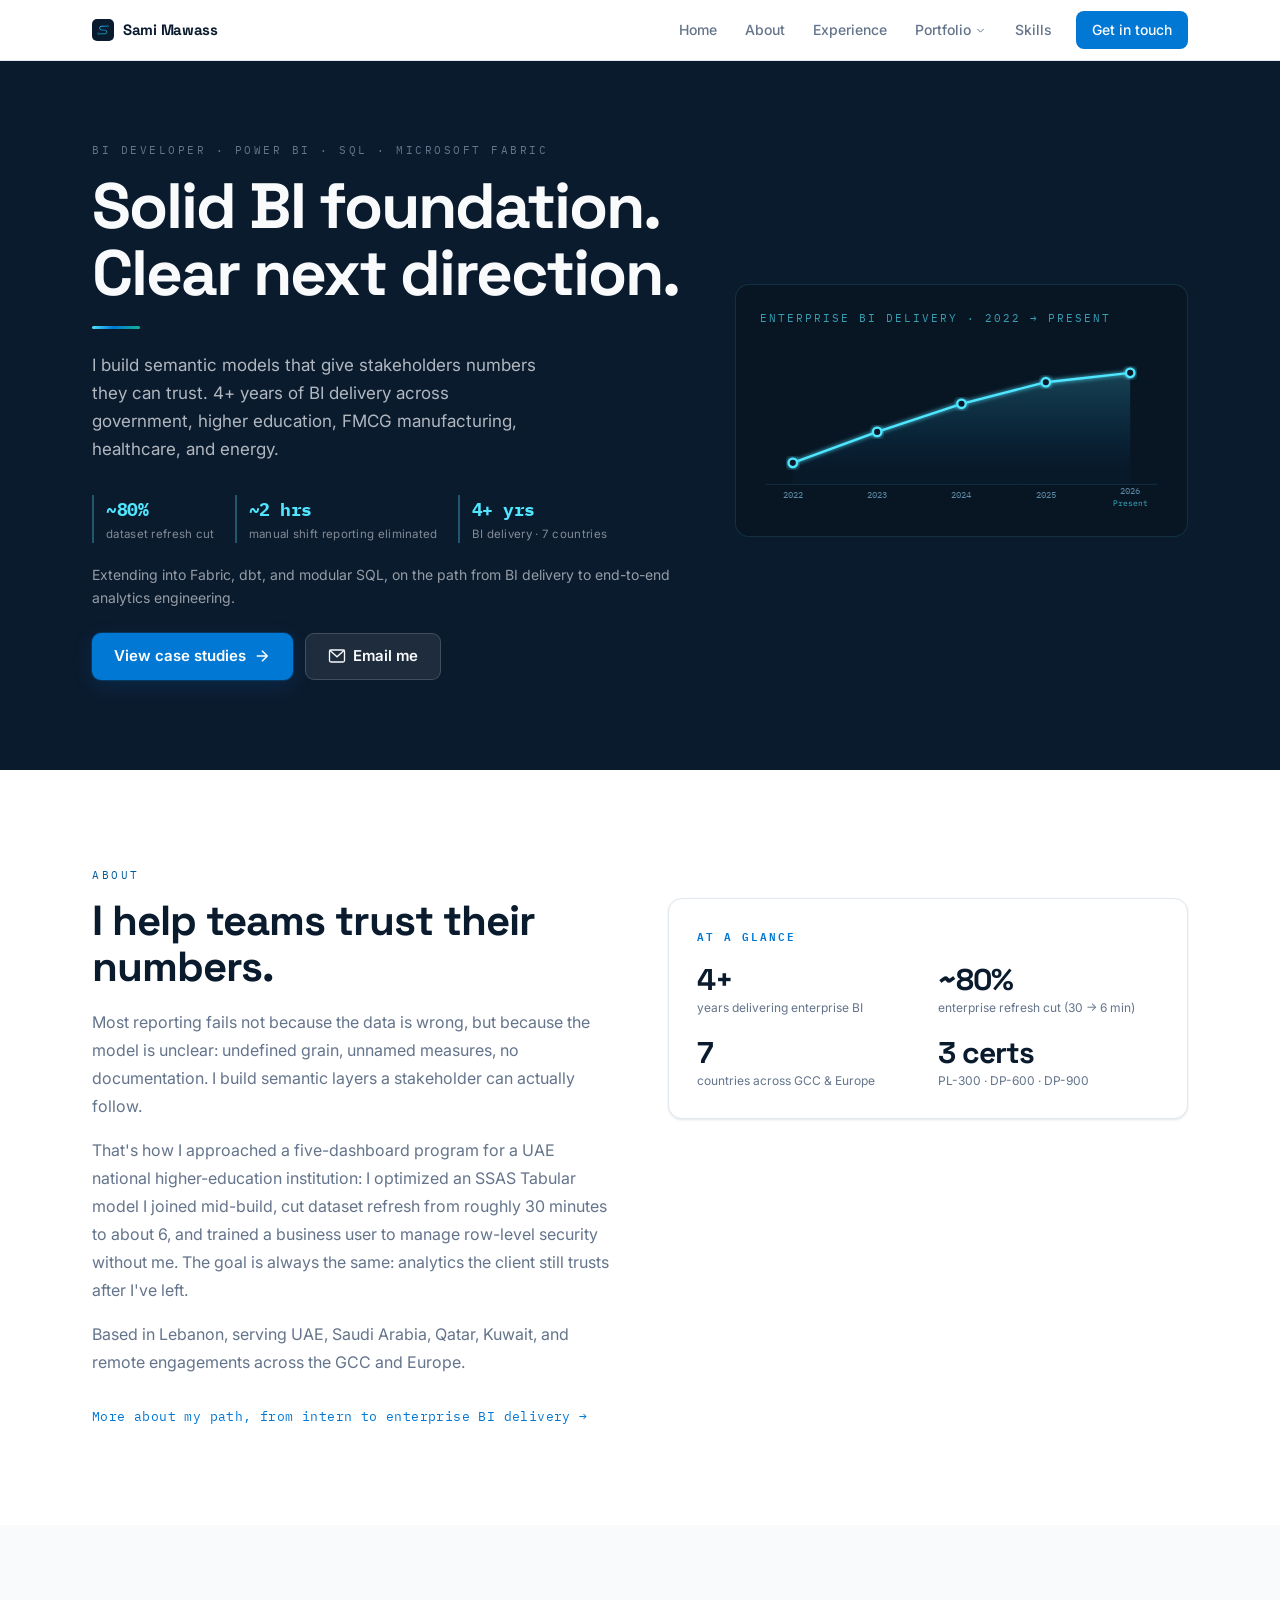
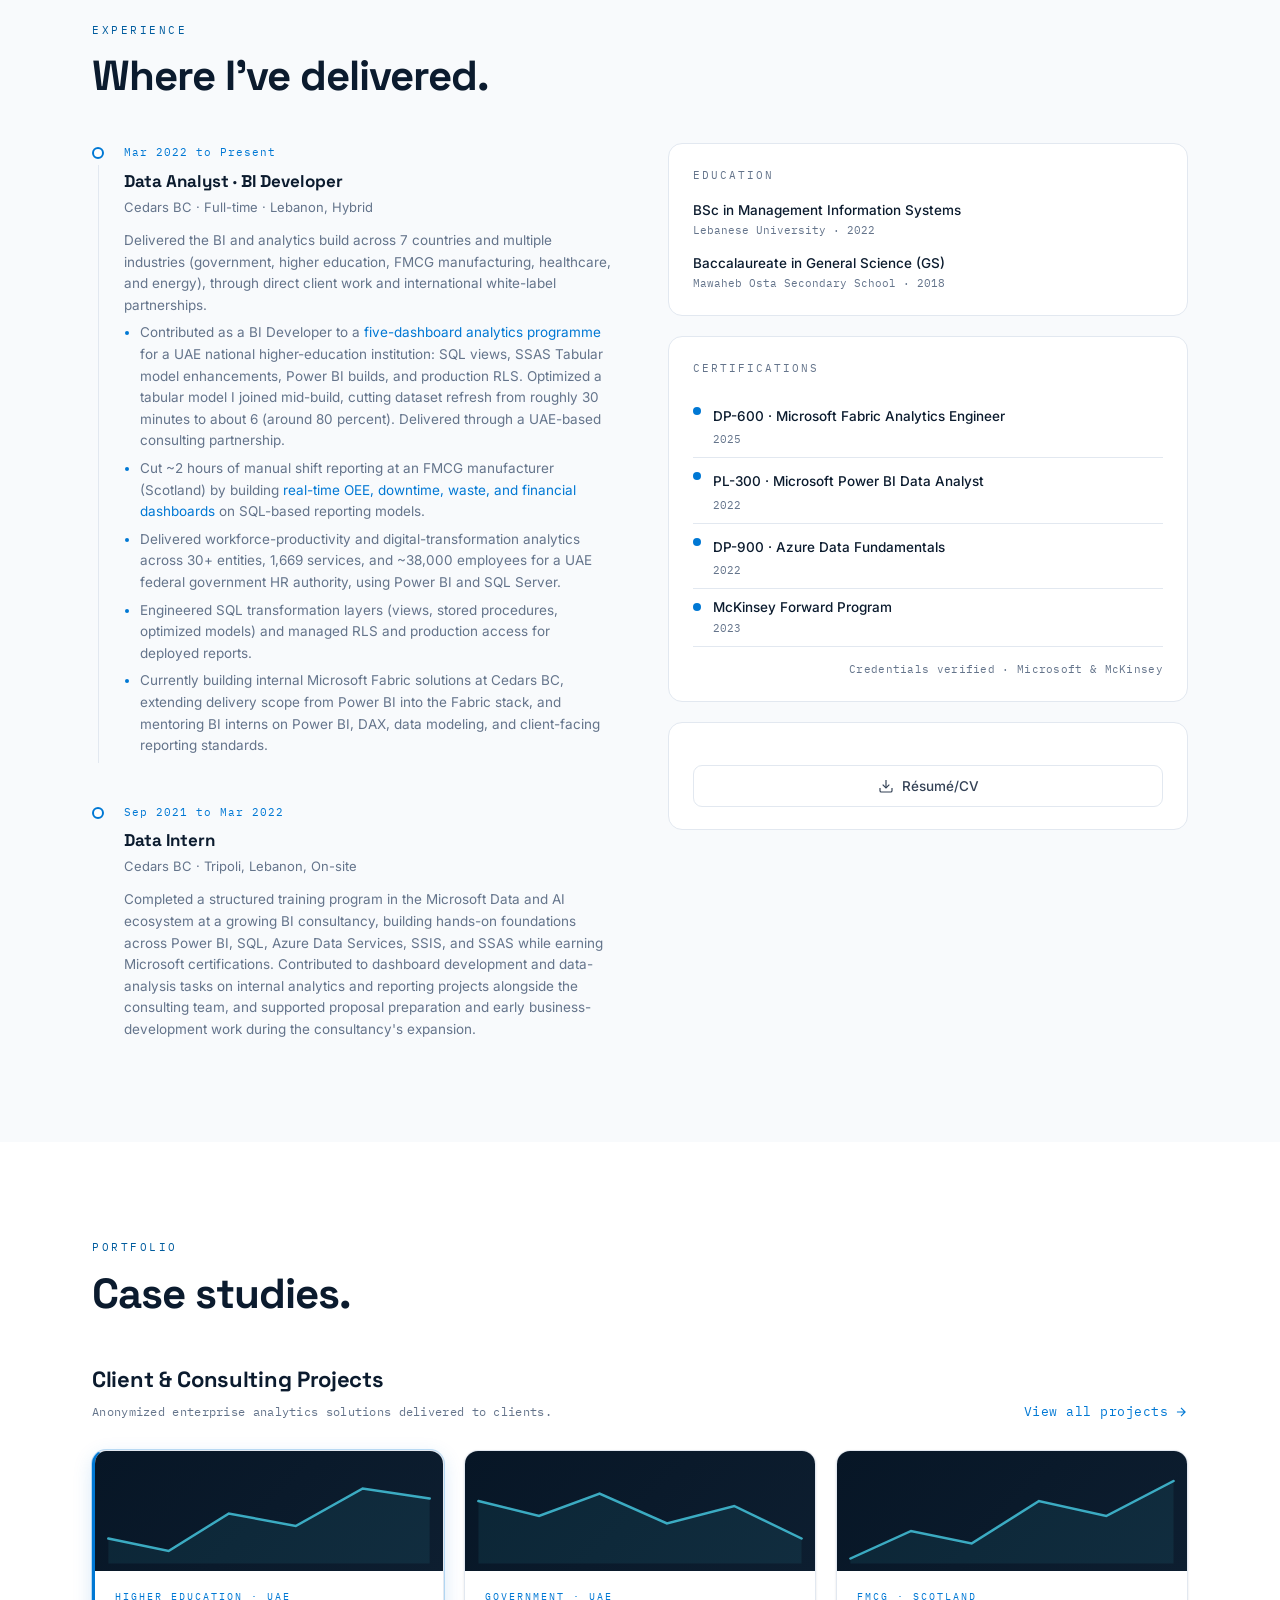
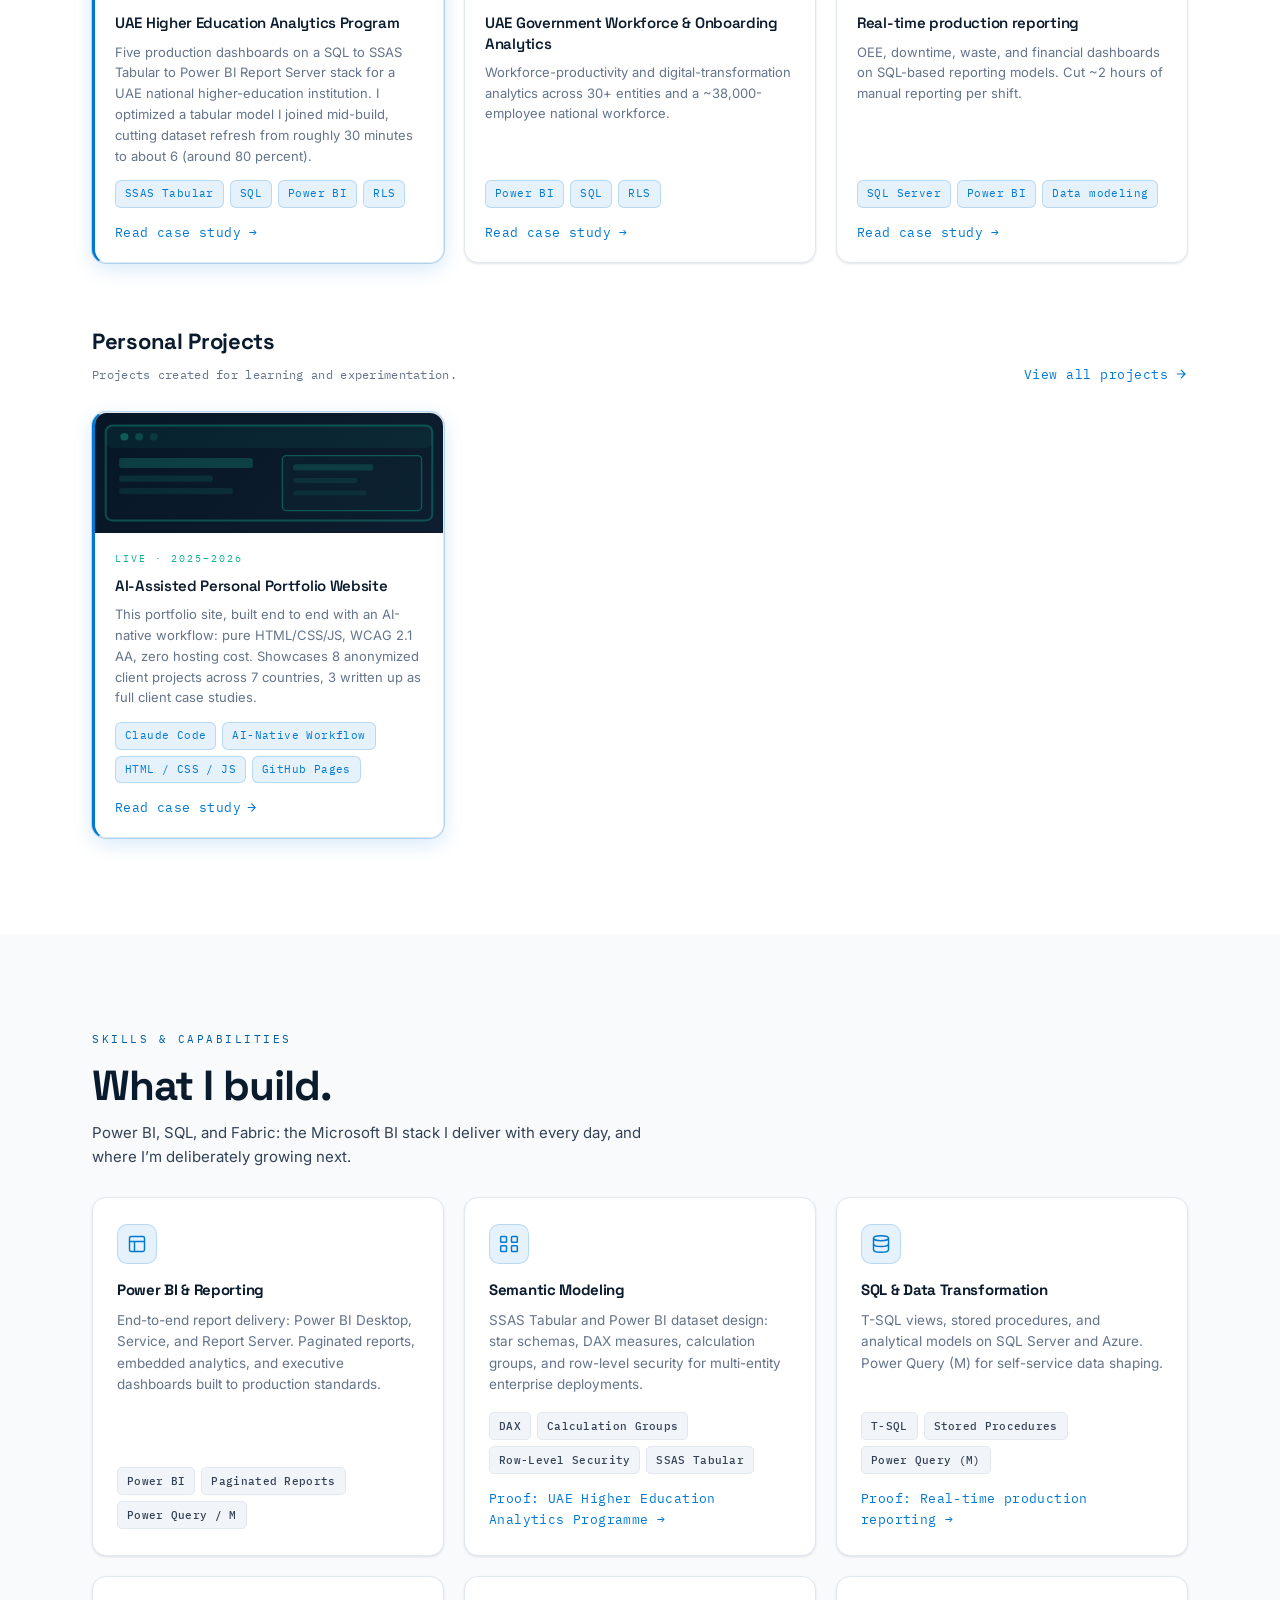
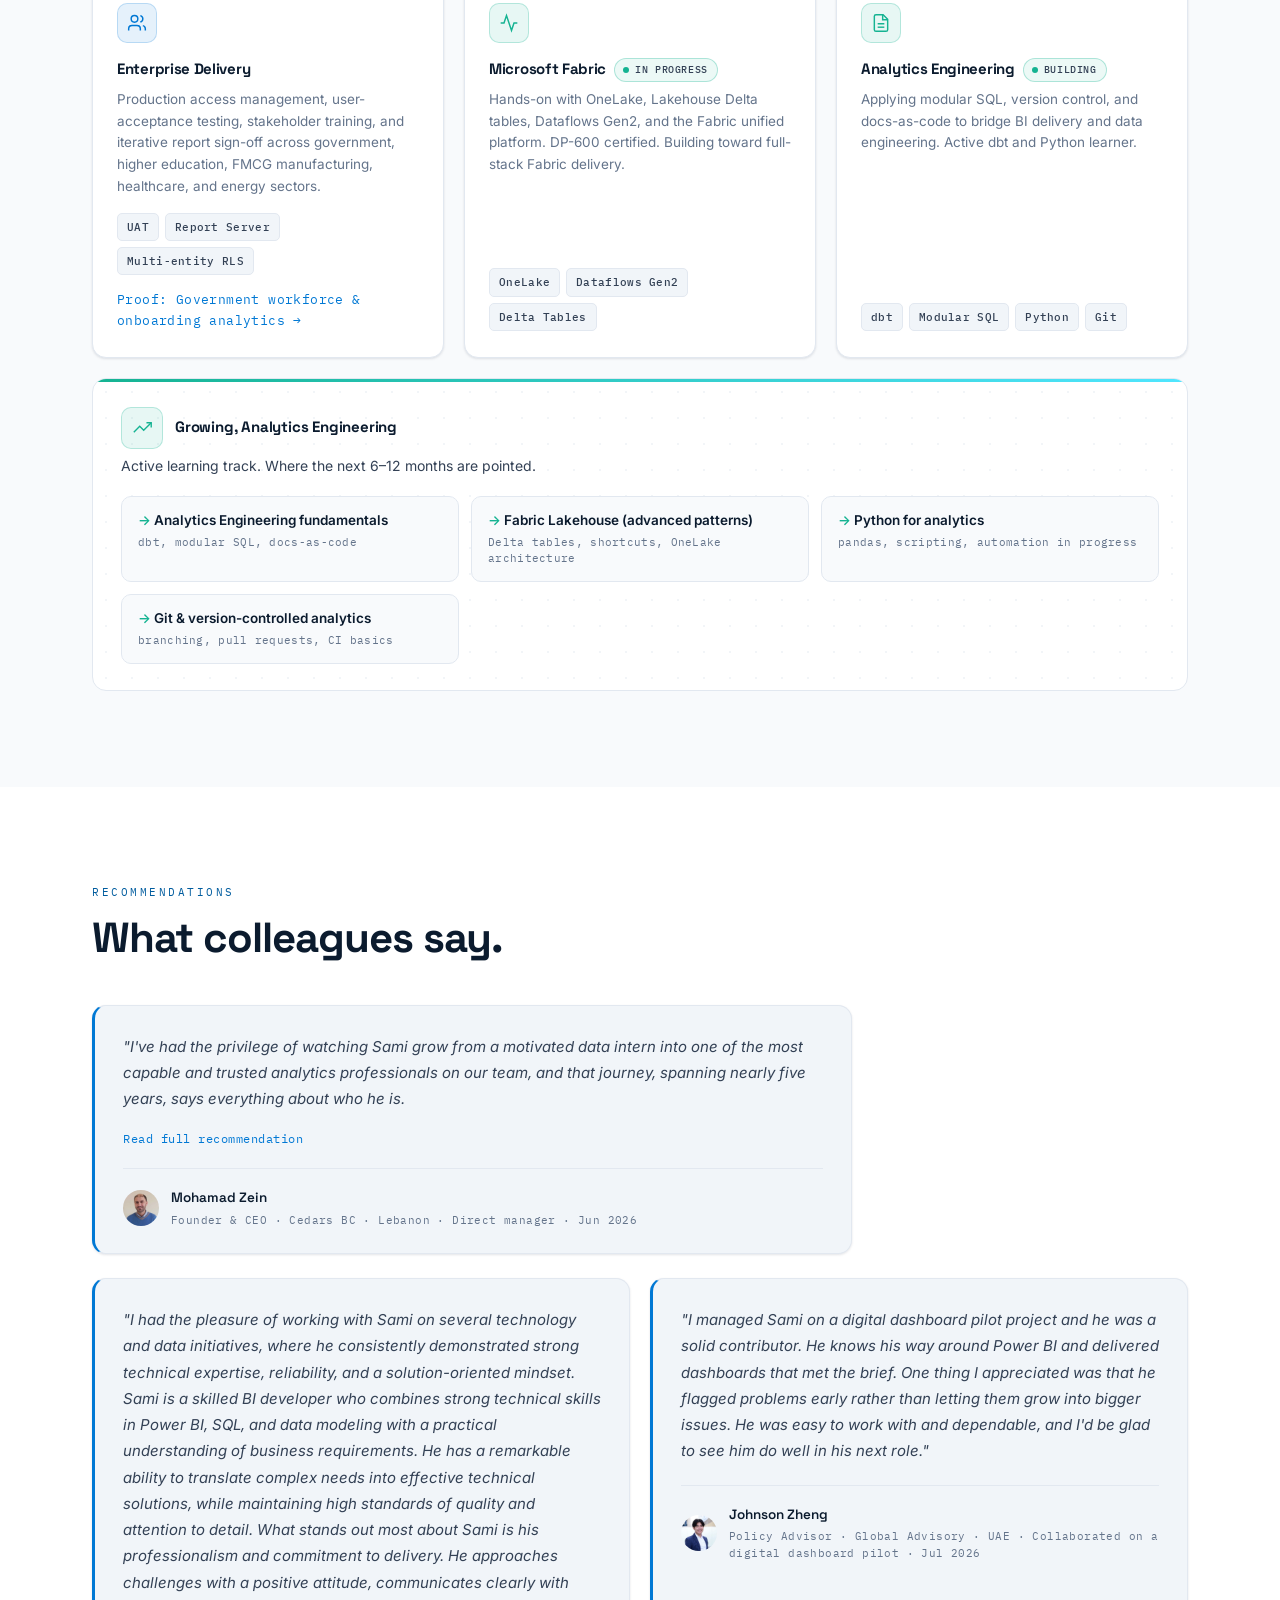
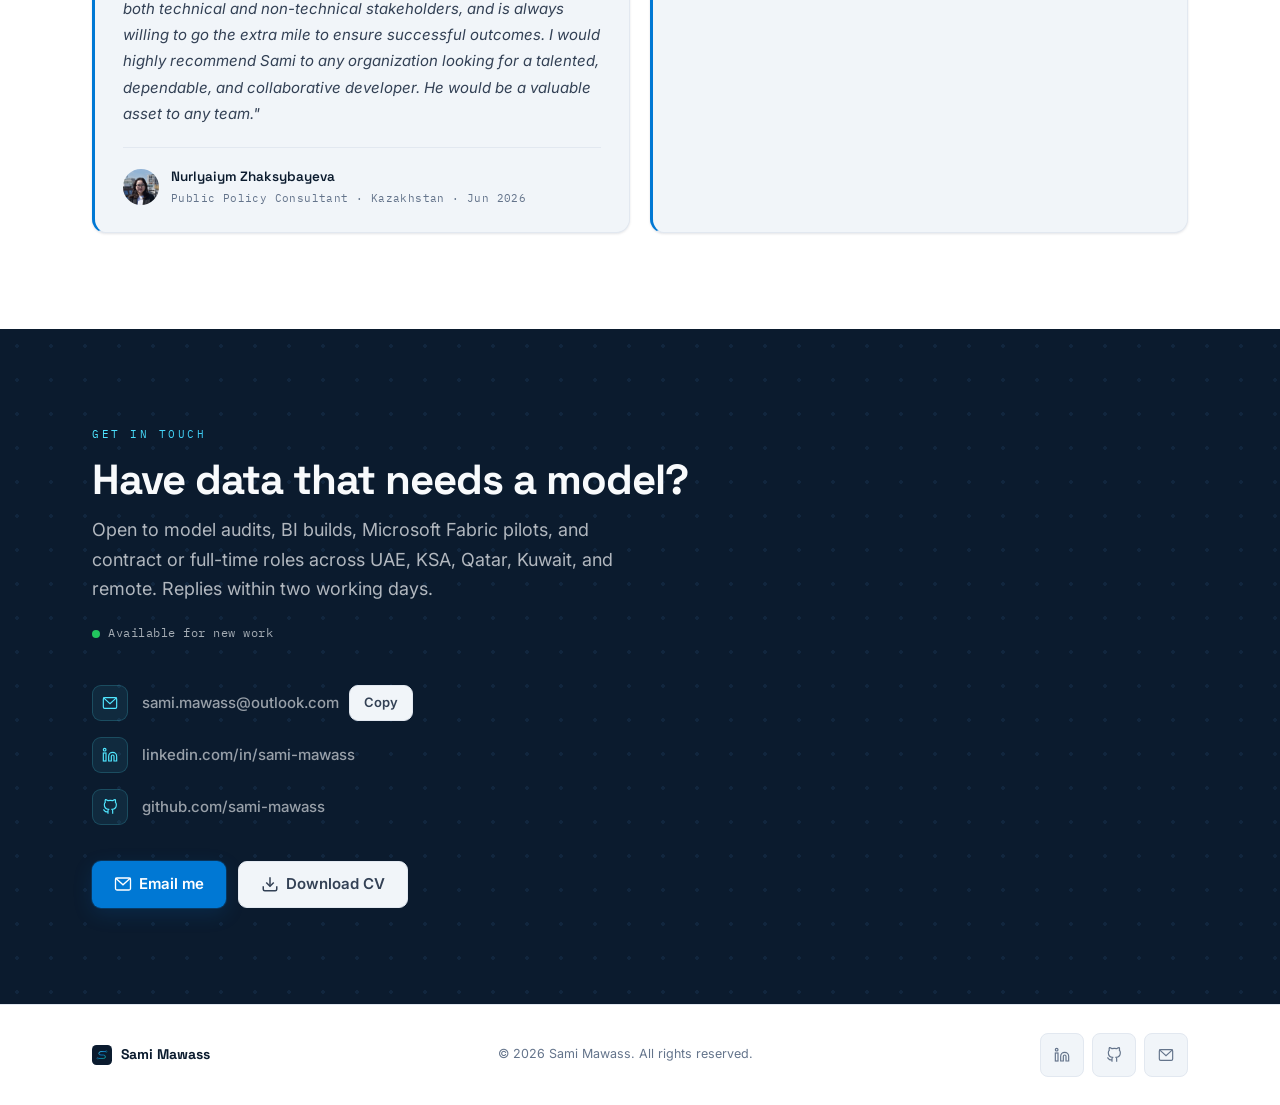
==== commit a70e4775: "widen sector list to reflect actual portfolio breadth Replaced "government, higher education, FMCG m" ====
--- a/index.html
+++ b/index.html
@@ -13,14 +13,14 @@
   <!-- Open Graph -->
   <meta property="og:type" content="website">
   <meta property="og:title" content="Sami Mawass: BI Developer · Power BI, SQL &amp; Microsoft Fabric">
-  <meta property="og:description" content="I build semantic models that give stakeholders numbers they can trust. 4+ years of BI delivery across government, higher education, FMCG manufacturing, and SaaS. Now extending into the full analytics engineering stack: Fabric, dbt, and modular SQL.">
+  <meta property="og:description" content="I build semantic models that give stakeholders numbers they can trust. 4+ years of BI delivery across government, higher education, FMCG manufacturing, healthcare, and energy. Now extending into the full analytics engineering stack: Fabric, dbt, and modular SQL.">
   <meta property="og:url" content="https://sami-mawass.github.io/sami-mawass/">
   <meta property="og:image" content="https://sami-mawass.github.io/sami-mawass/assets/og-image.png">
   <meta property="og:image:width" content="1200">
   <meta property="og:image:height" content="630">
   <meta name="twitter:card" content="summary_large_image">
   <meta name="twitter:title" content="Sami Mawass: BI Developer · Power BI, SQL &amp; Microsoft Fabric">
-  <meta name="twitter:description" content="I build semantic models that give stakeholders numbers they can trust. 4+ years of BI delivery across government, higher education, FMCG manufacturing, and SaaS. Now extending into the full analytics engineering stack: Fabric, dbt, and modular SQL.">
+  <meta name="twitter:description" content="I build semantic models that give stakeholders numbers they can trust. 4+ years of BI delivery across government, higher education, FMCG manufacturing, healthcare, and energy. Now extending into the full analytics engineering stack: Fabric, dbt, and modular SQL.">
   <meta name="twitter:image" content="https://sami-mawass.github.io/sami-mawass/assets/og-image.png">
 
   <!-- Fonts -->
@@ -39,7 +39,7 @@
     "name": "Sami Mawass",
     "jobTitle": "Data Analyst, BI Developer",
     "url": "https://sami-mawass.github.io/sami-mawass/",
-    "description": "I rebuild unclear reporting into semantic models stakeholders trust, and I've cut enterprise refresh times by ~80% doing it. 4+ years of BI delivery across government, higher education, FMCG manufacturing, and SaaS, now extending into analytics engineering.",
+    "description": "I rebuild unclear reporting into semantic models stakeholders trust, and I've cut enterprise refresh times by ~80% doing it. 4+ years of BI delivery across government, higher education, FMCG manufacturing, healthcare, and energy, now extending into analytics engineering.",
     "email": "sami.mawass@outlook.com",
     "sameAs": [
       "https://www.linkedin.com/in/sami-mawass",
@@ -137,7 +137,7 @@
         <h1 id="hero-heading">Solid&nbsp;BI&nbsp;foundation.<br>Clear&nbsp;next&nbsp;direction.</h1>
         <div class="accent-bar" aria-hidden="true"></div>
         <p class="hero-lead">
-          I build semantic models that give stakeholders numbers they can trust. 4+ years of BI delivery across government, higher education, FMCG manufacturing, and SaaS.
+          I build semantic models that give stakeholders numbers they can trust. 4+ years of BI delivery across government, higher education, FMCG manufacturing, healthcare, and energy.
         </p>
         <div style="display:flex;gap:20px;margin:22px 0 20px;flex-wrap:wrap;">
           <div style="display:flex;flex-direction:column;gap:2px;padding-left:12px;border-left:2px solid rgba(80,230,255,.3);">
@@ -279,7 +279,7 @@
               <div class="timeline-role">Data Analyst · BI Developer</div>
               <div class="timeline-co">Cedars BC · Full-time · Lebanon, Hybrid</div>
               <ul class="timeline-bullets">
-                <li style="list-style:none;padding-left:0;margin-left:-16px;">Delivered the BI and analytics build across 7 countries and multiple industries (government, higher education, FMCG manufacturing, and SaaS), through direct client work and international white-label partnerships.</li>
+                <li style="list-style:none;padding-left:0;margin-left:-16px;">Delivered the BI and analytics build across 7 countries and multiple industries (government, higher education, FMCG manufacturing, healthcare, and energy), through direct client work and international white-label partnerships.</li>
                 <li>Contributed as a BI Developer to a <a href="case-education.html" style="color:var(--azure);">five-dashboard analytics programme</a> for a UAE national higher-education institution: SQL views, SSAS Tabular model enhancements, Power BI builds, and production RLS. Optimized a tabular model I joined mid-build, cutting dataset refresh from roughly 30 minutes to about 6 (around 80 percent). Delivered through a UAE-based consulting partnership.</li>
                 <li>Cut ~2 hours of manual shift reporting at an FMCG manufacturer (Scotland) by building <a href="case-fmcg-suite.html" style="color:var(--azure);">real-time OEE, downtime, waste, and financial dashboards</a> on SQL-based reporting models.</li>
                 <li>Delivered workforce-productivity and digital-transformation analytics across 30+ entities, 1,669 services, and ~38,000 employees for a UAE federal government HR authority, using Power BI and SQL Server.</li>
@@ -565,7 +565,7 @@
           <svg viewBox="0 0 24 24" fill="none" stroke="currentColor" stroke-width="1.75"><path d="M16 21v-2a4 4 0 0 0-4-4H6a4 4 0 0 0-4 4v2"/><circle cx="9" cy="7" r="4"/><path d="M22 21v-2a4 4 0 0 0-3-3.87M16 3.13a4 4 0 0 1 0 7.75"/></svg>
         </div>
         <h3>Enterprise Delivery</h3>
-        <p>Production access management, user-acceptance testing, stakeholder training, and iterative report sign-off across government, higher education, FMCG manufacturing, and SaaS sectors.</p>
+        <p>Production access management, user-acceptance testing, stakeholder training, and iterative report sign-off across government, higher education, FMCG manufacturing, healthcare, and energy sectors.</p>
         <div class="chips">
           <span class="chip">UAT</span>
           <span class="chip">Report Server</span>
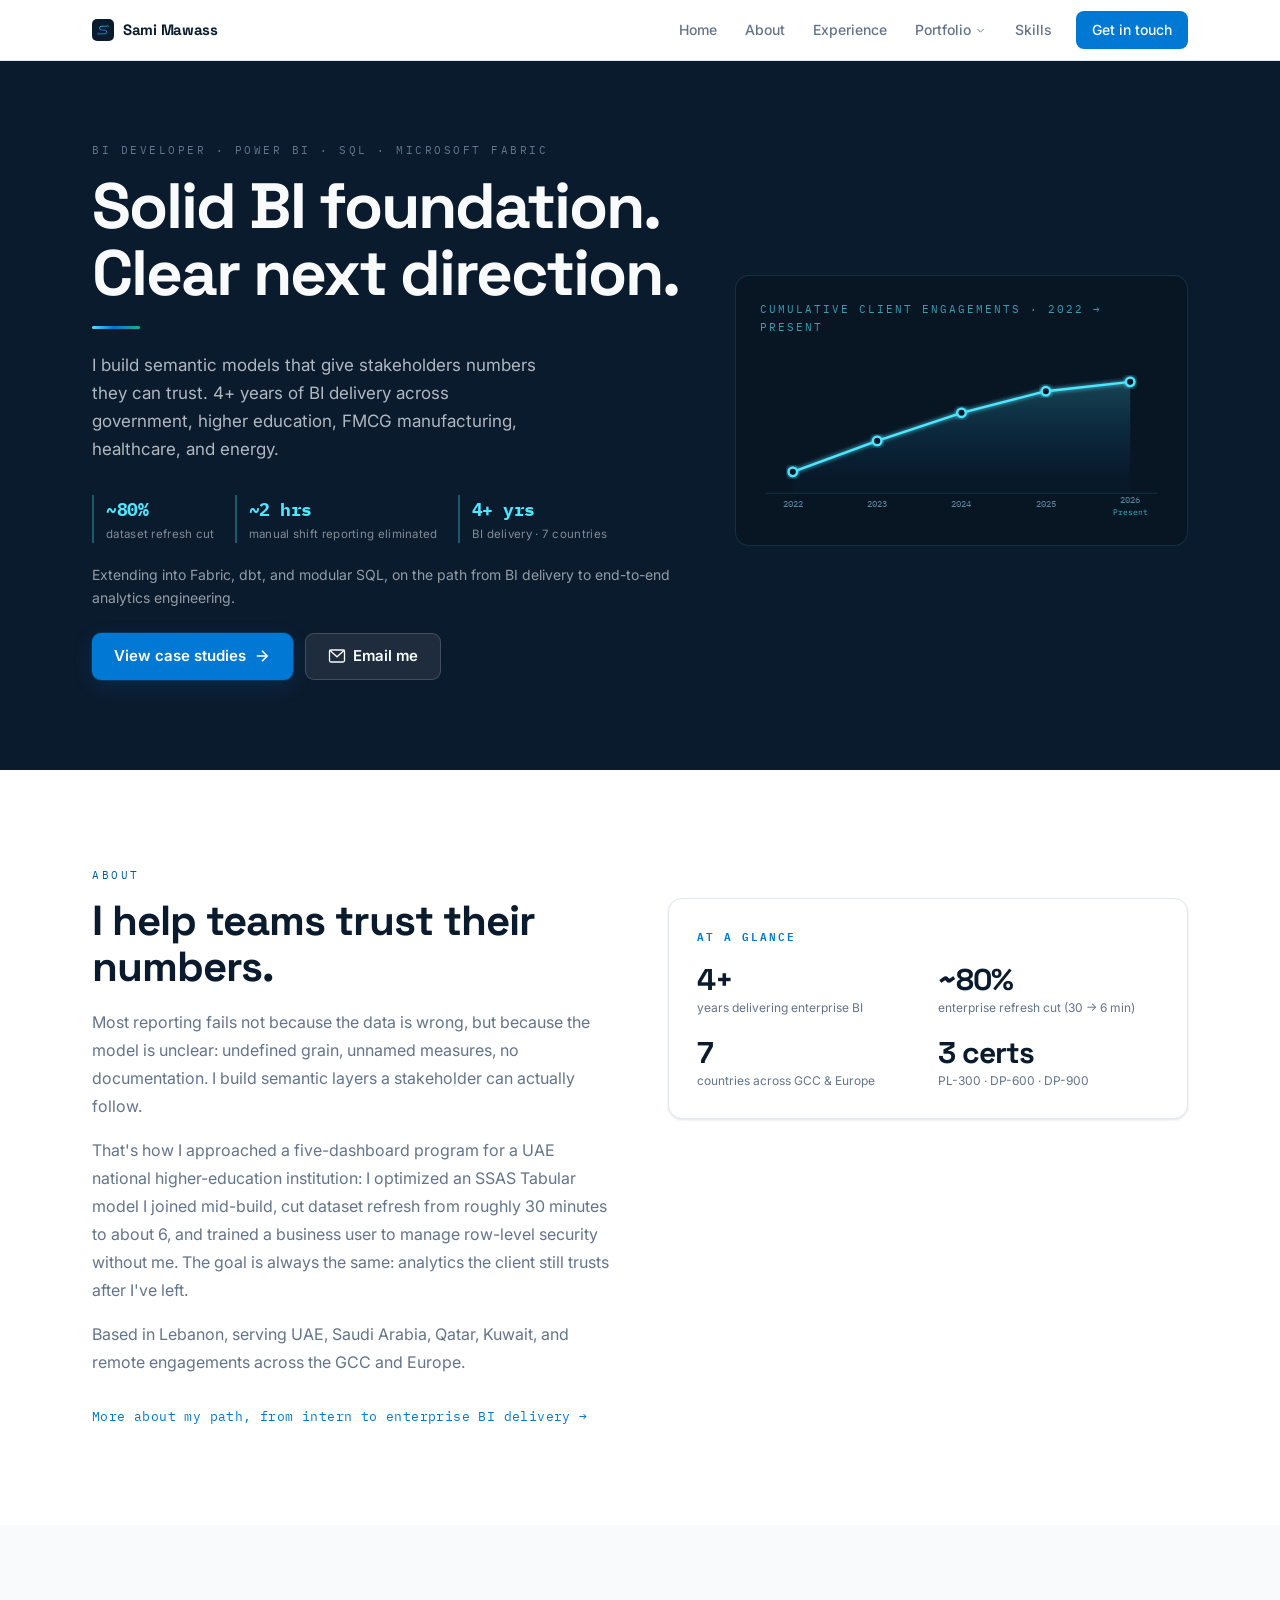
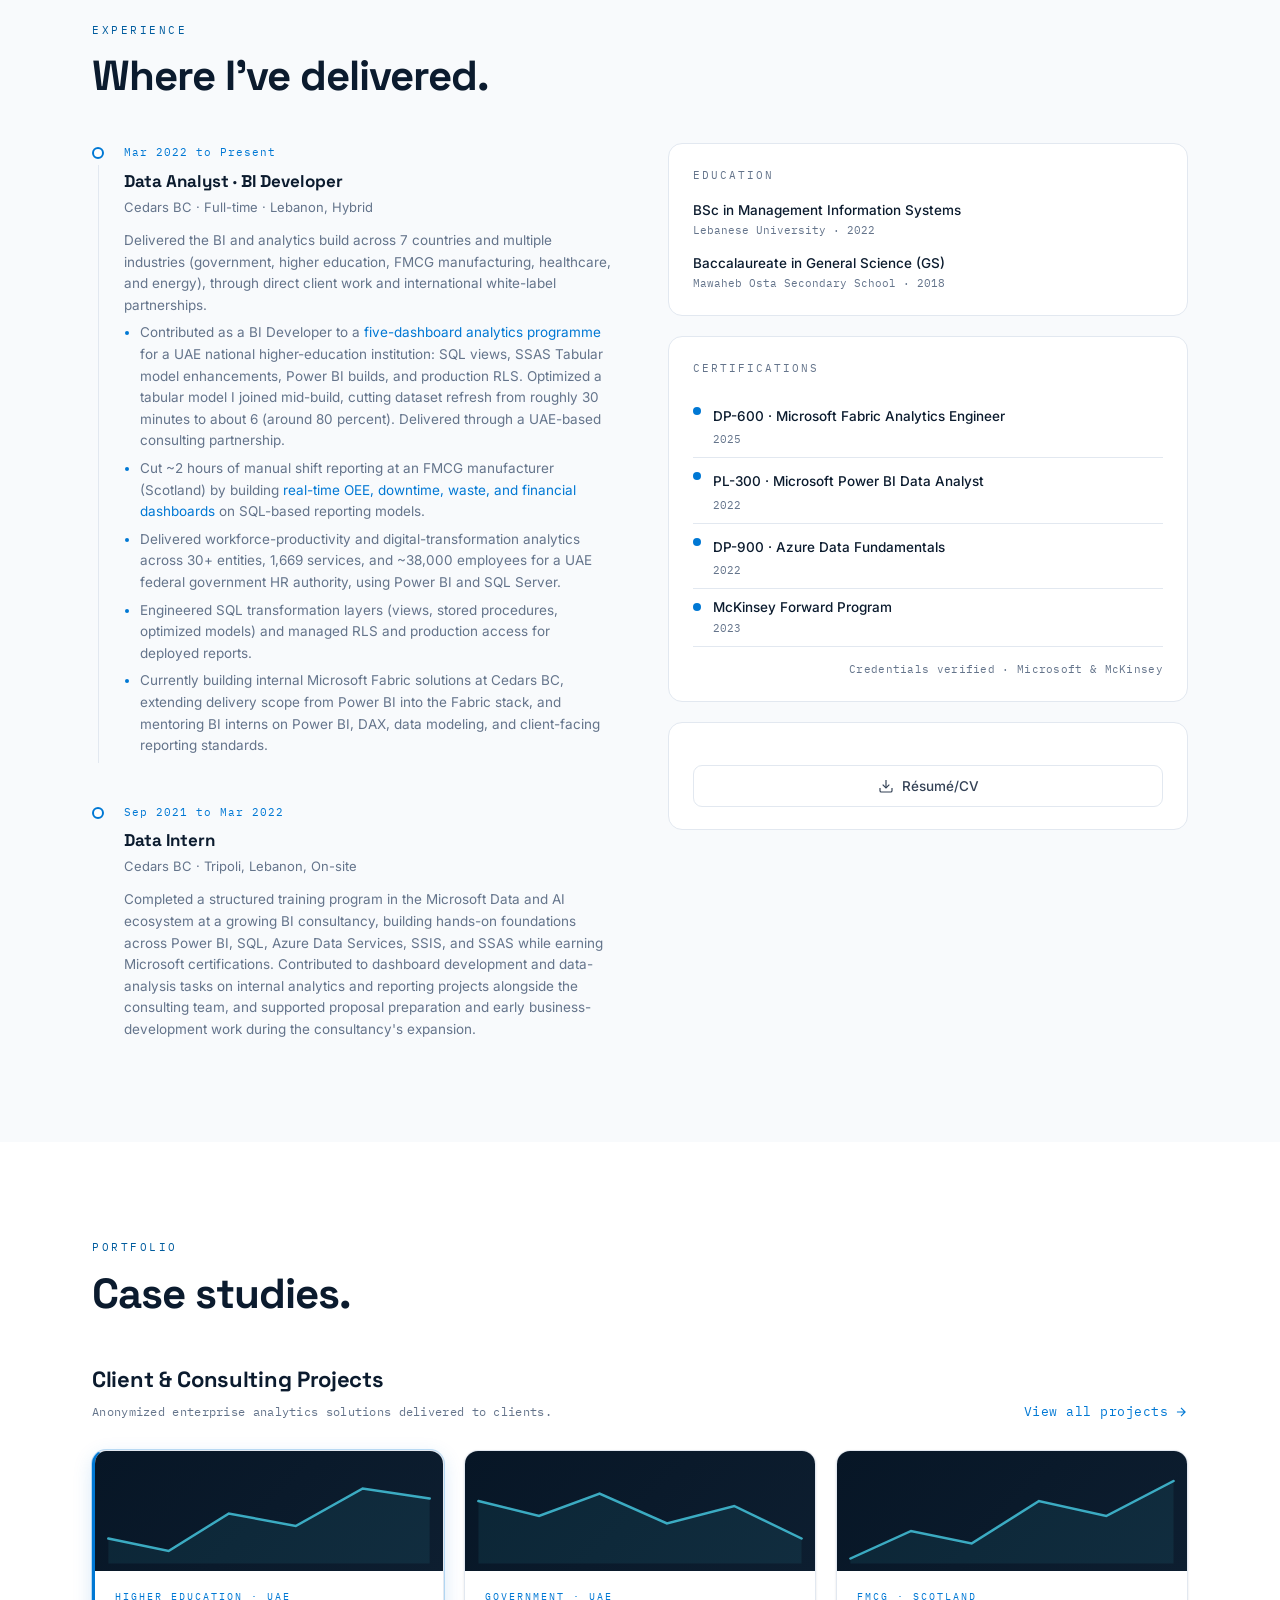
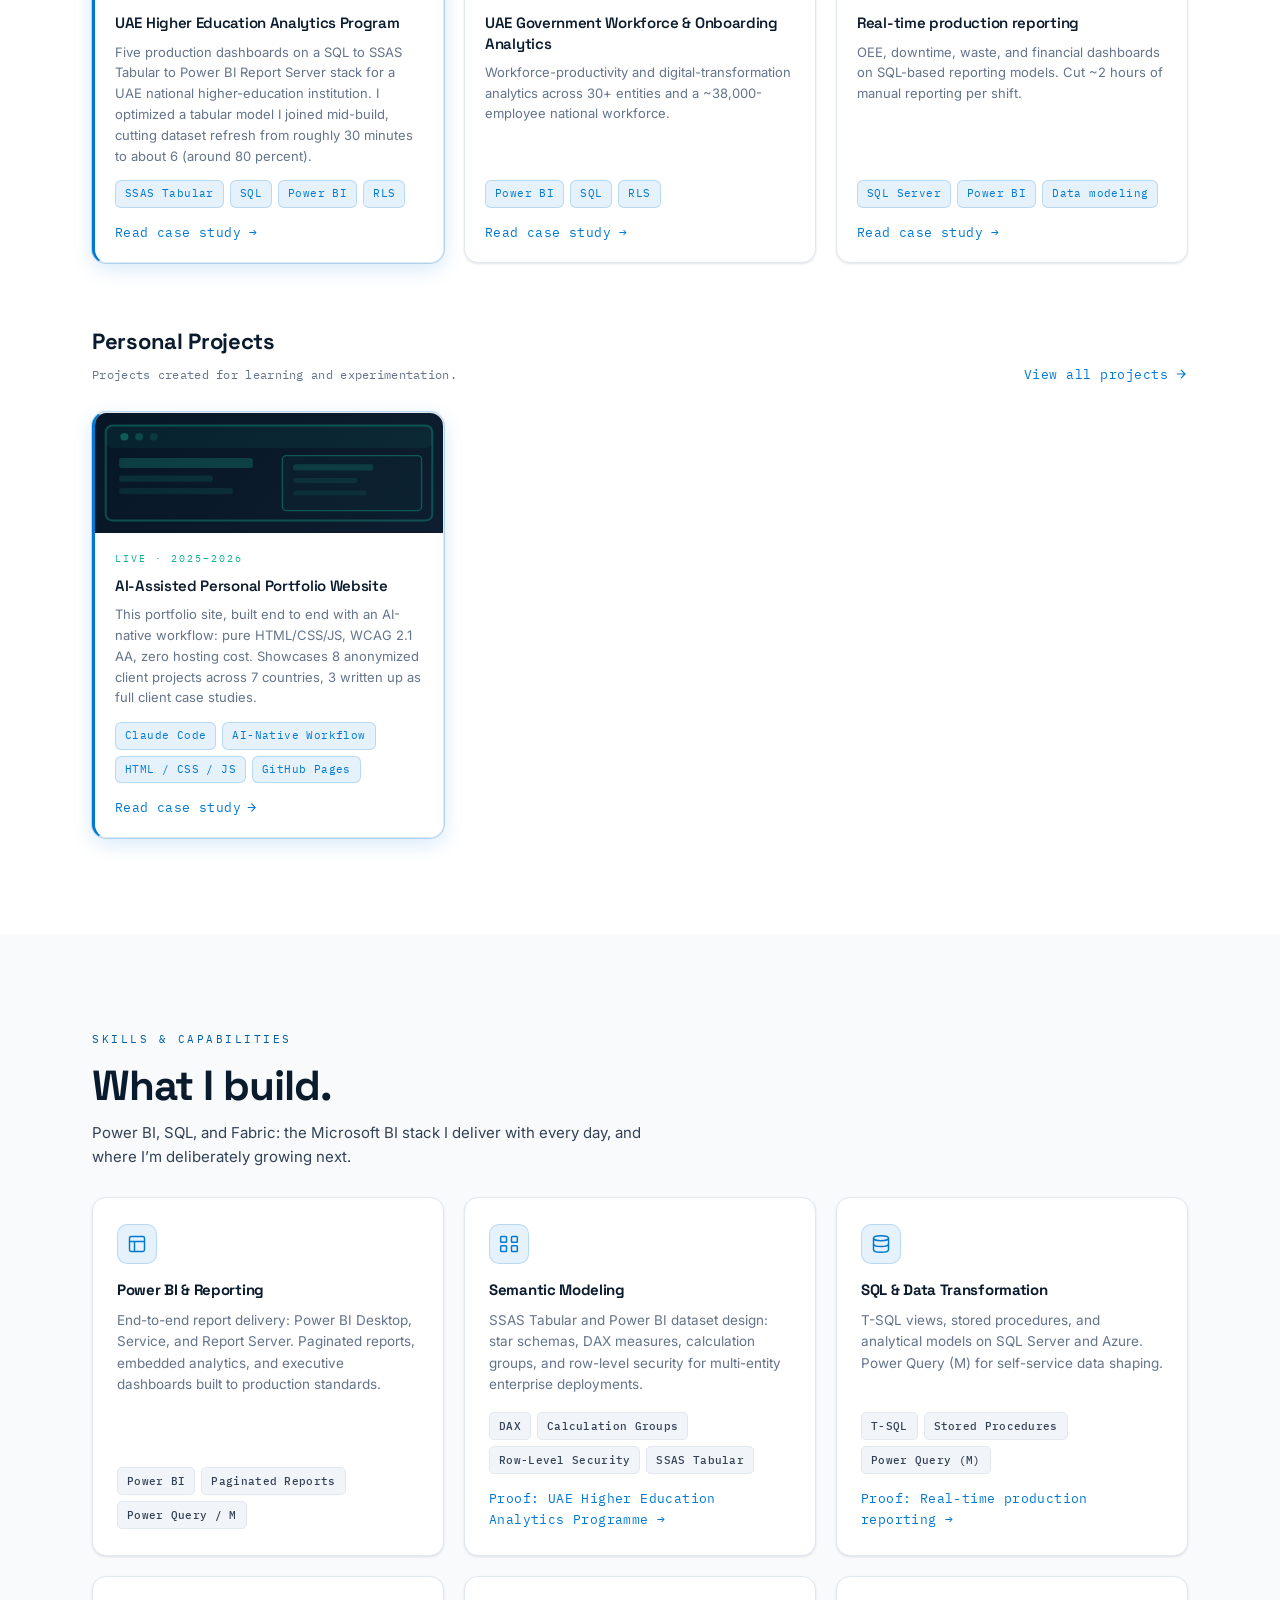
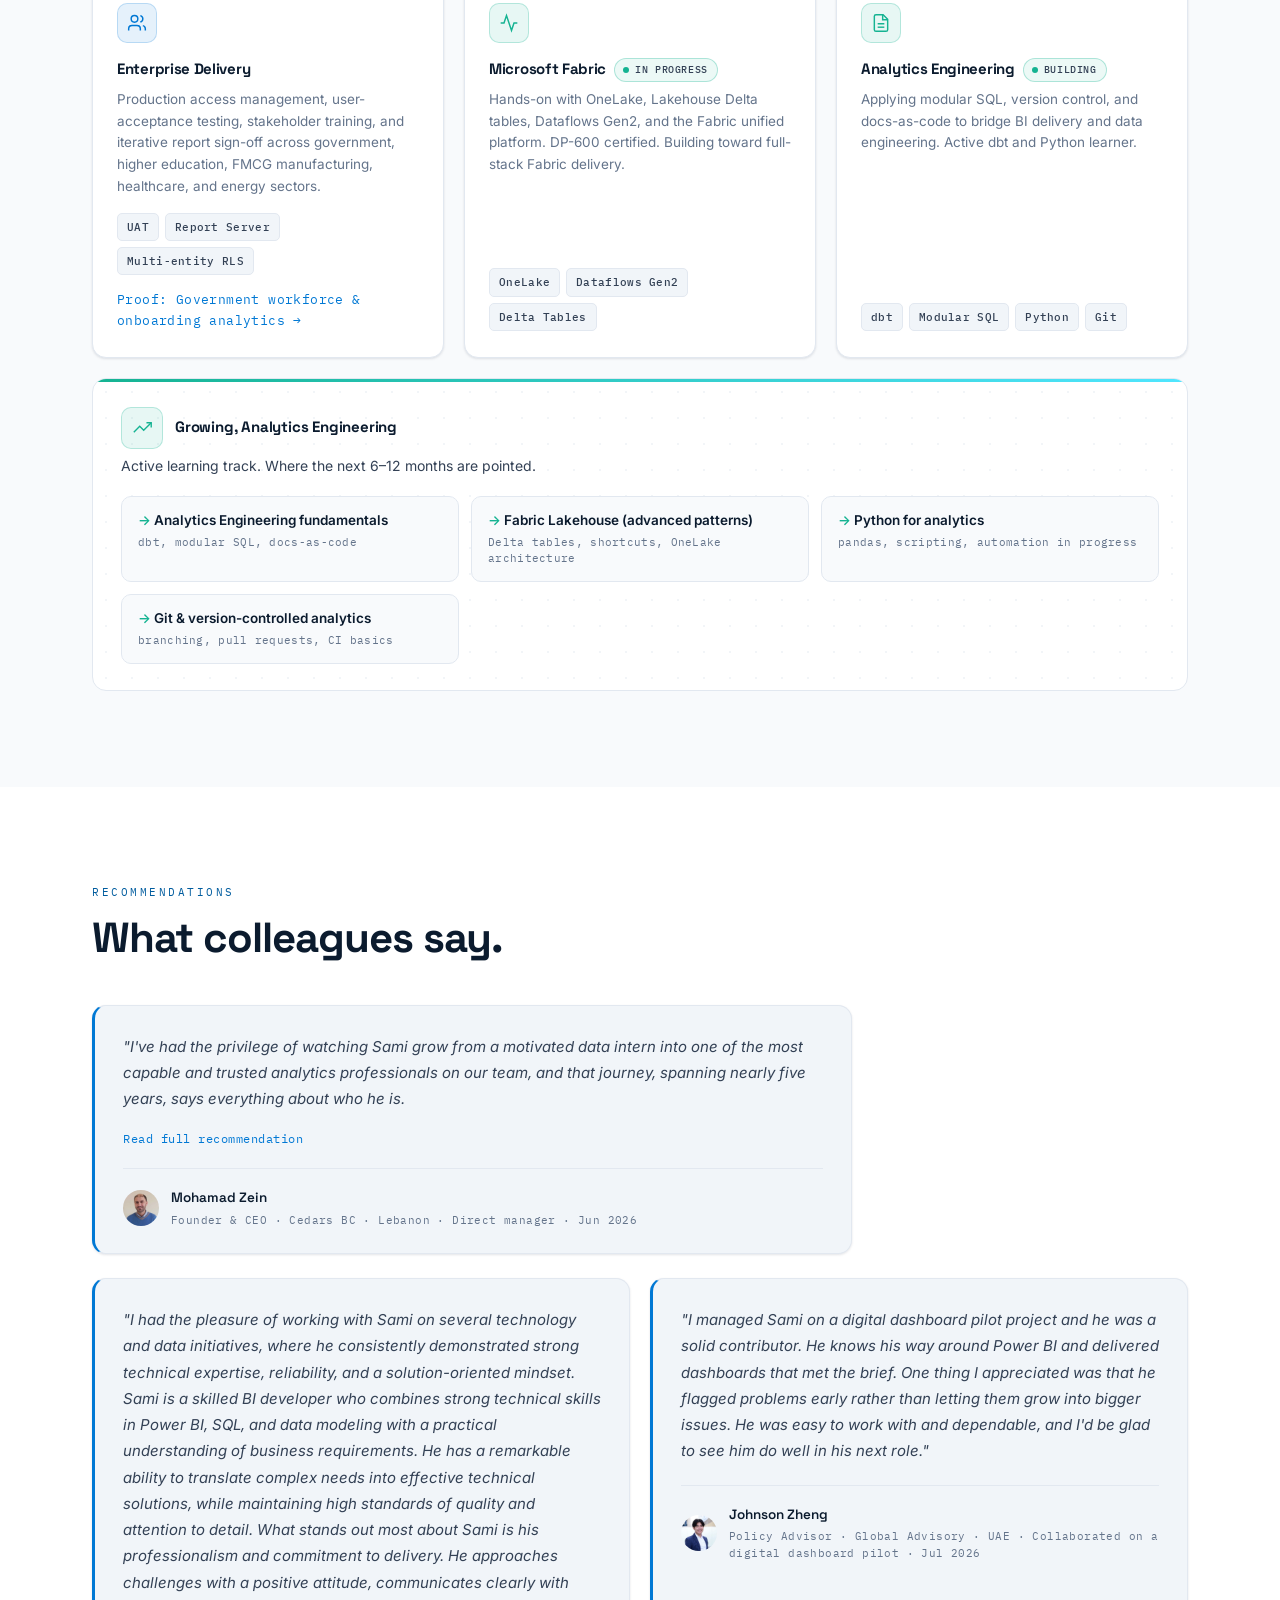
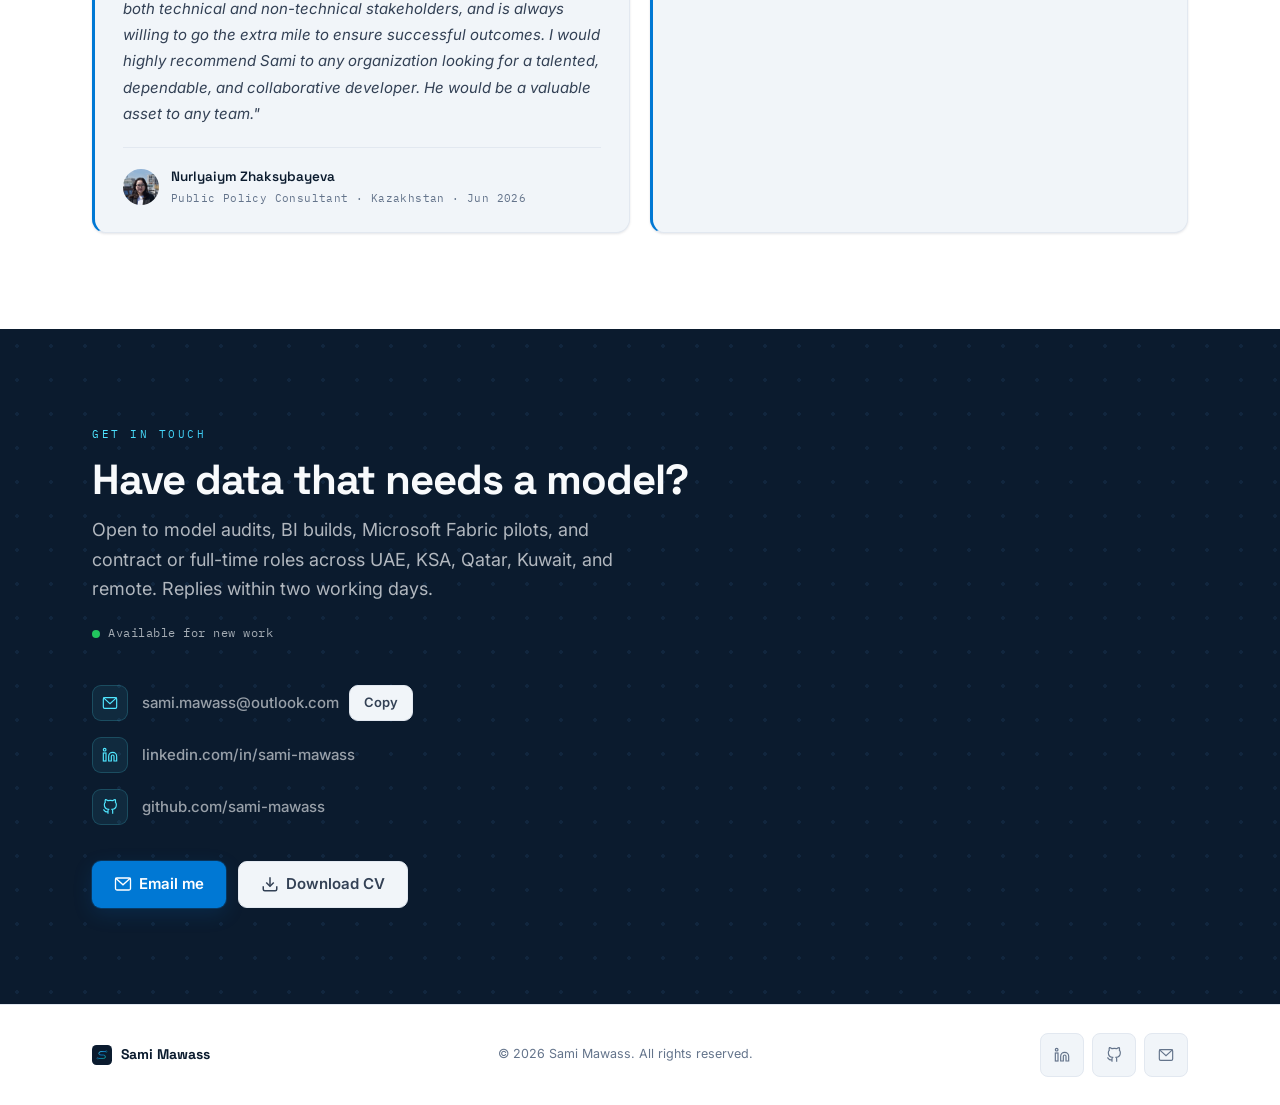
==== commit 39be1df4: "rename hero chart label to reflect what the chart shows The SVG is a qualitative upward line with ye" ====
--- a/index.html
+++ b/index.html
@@ -169,9 +169,9 @@
       </div>
 
       <!-- Growth trend chart: qualitative upward arc, no quantitative scale -->
-      <div class="hero-chart-card reveal" role="img" aria-label="Enterprise BI delivery, 2022 to Present">
+      <div class="hero-chart-card reveal" role="img" aria-label="Cumulative client engagements, 2022 to Present">
         <div class="hero-chart-header">
-          <span class="mono-label">Enterprise BI delivery · 2022 → Present</span>
+          <span class="mono-label">Cumulative client engagements · 2022 → Present</span>
         </div>
         <svg viewBox="0 0 430 182" aria-hidden="true" style="width:100%;height:100%;display:block;">
           <style>.c-axis { fill: var(--chart-axis, #5B89A3); }</style>
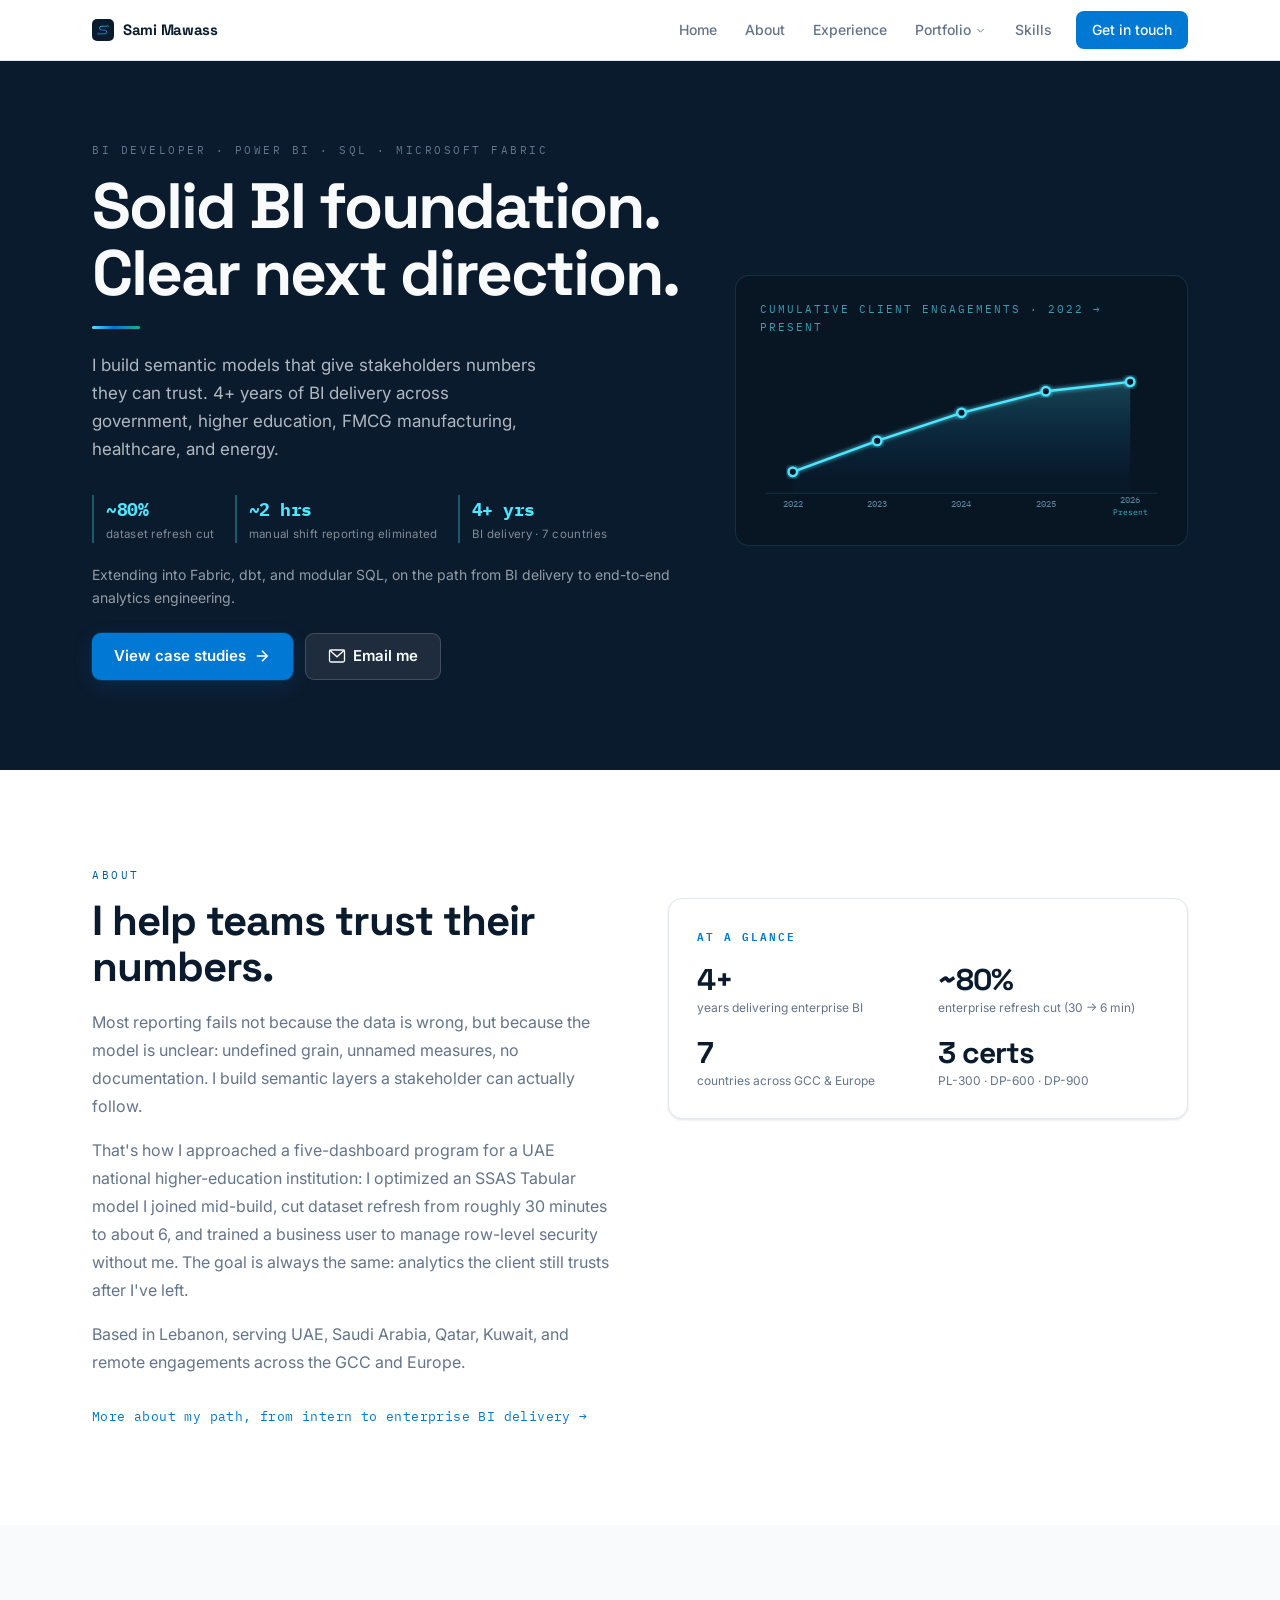
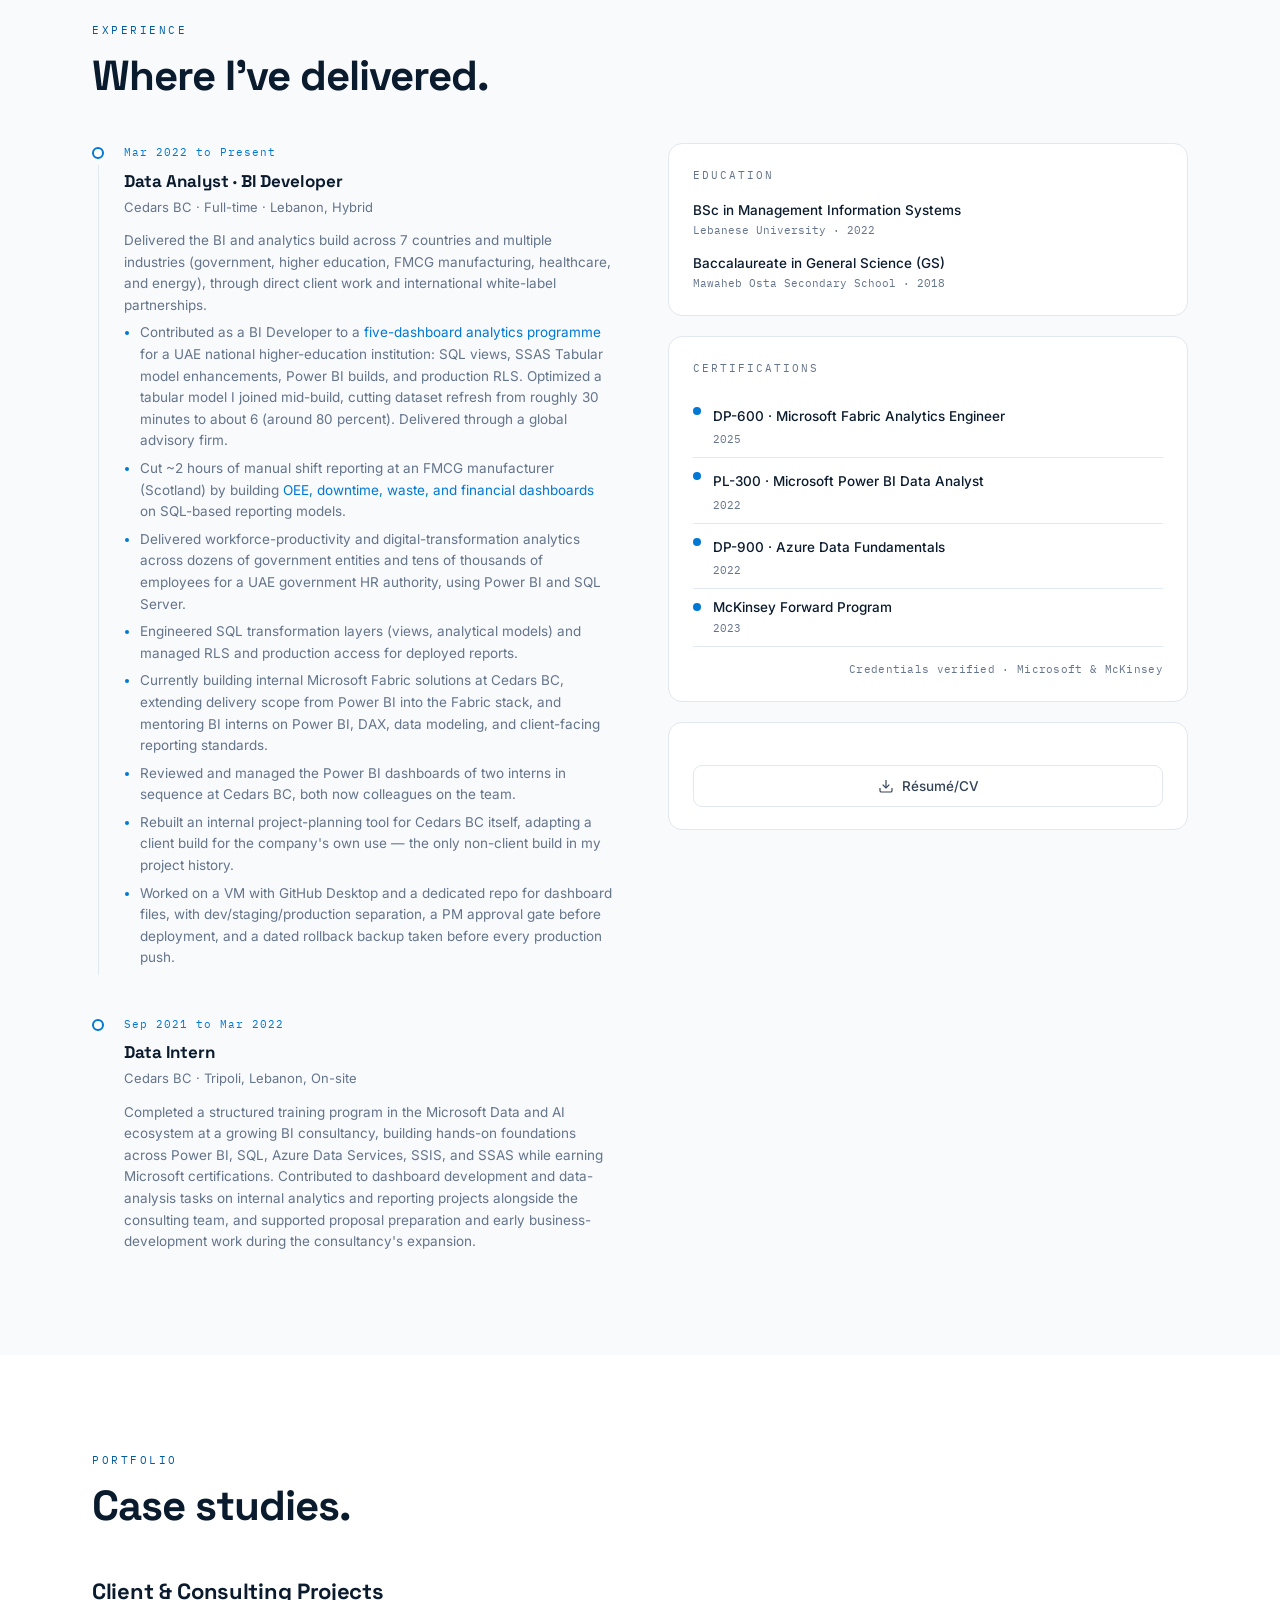
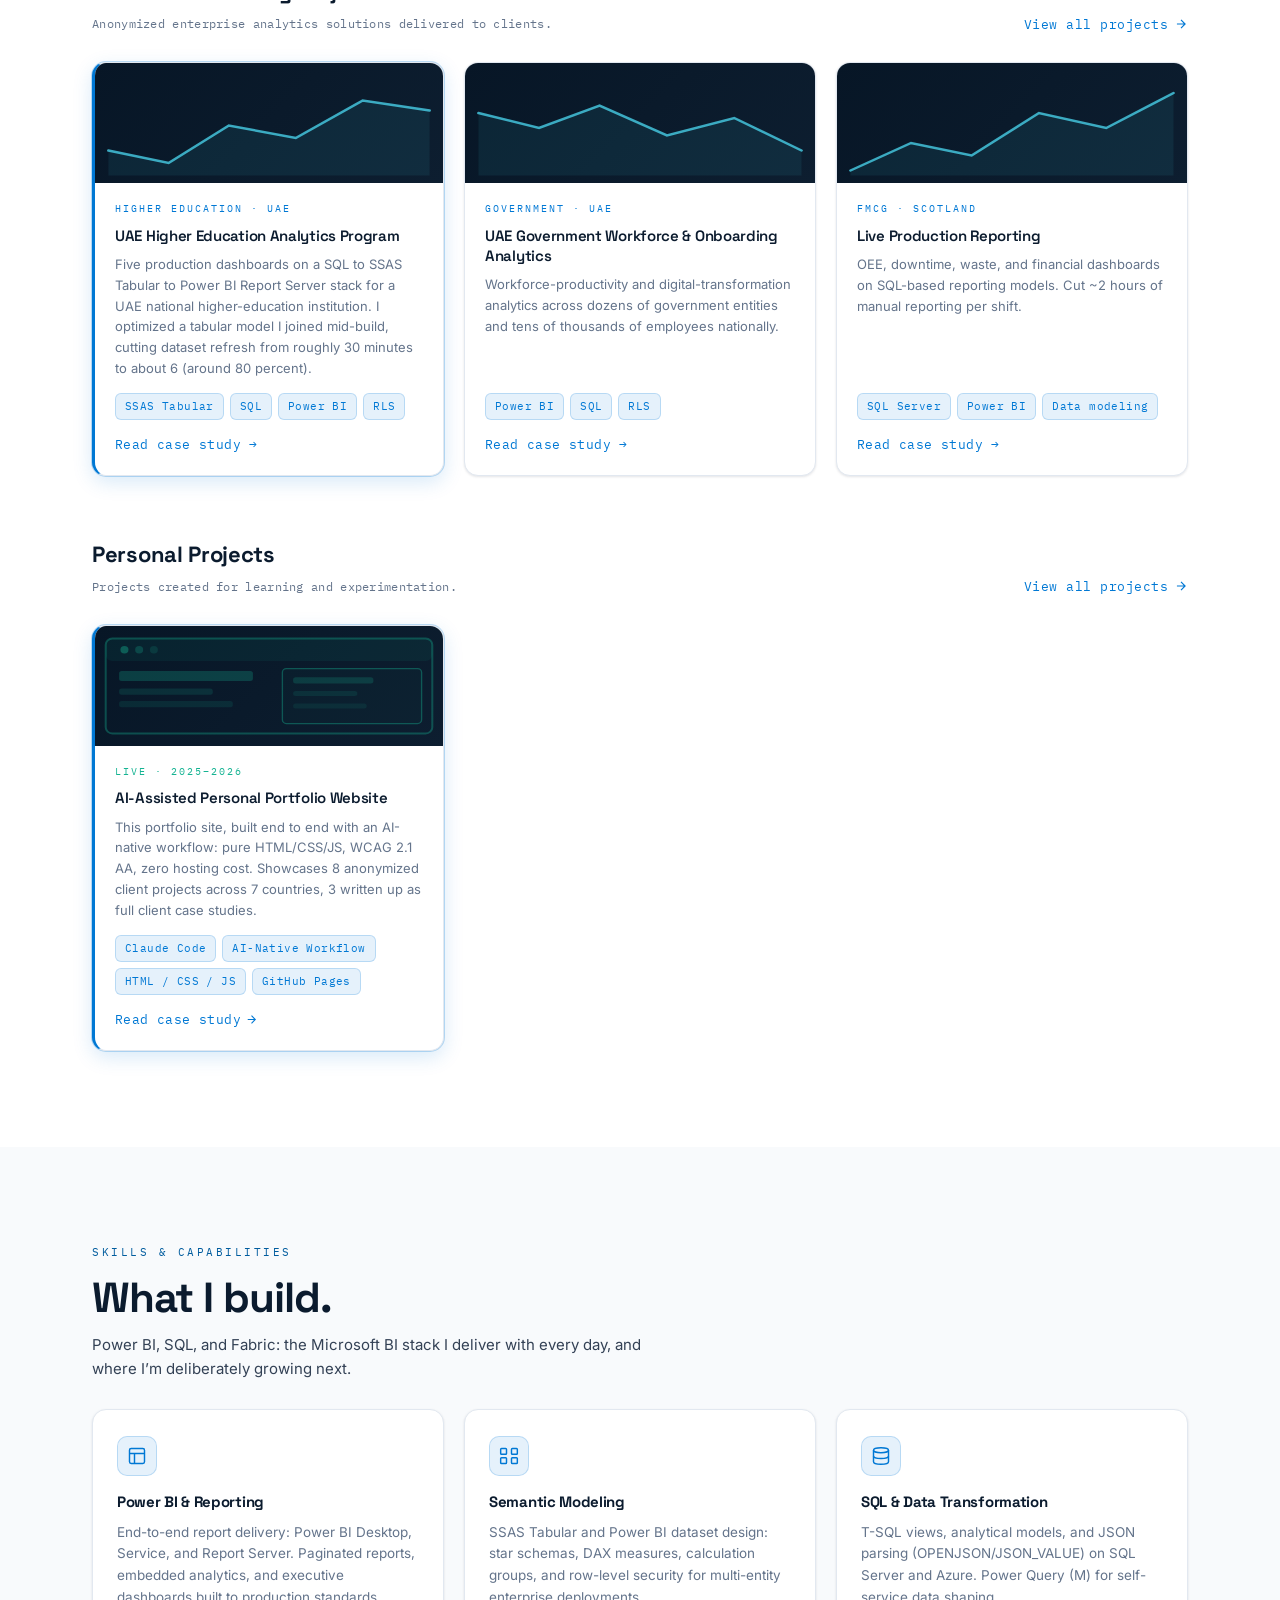
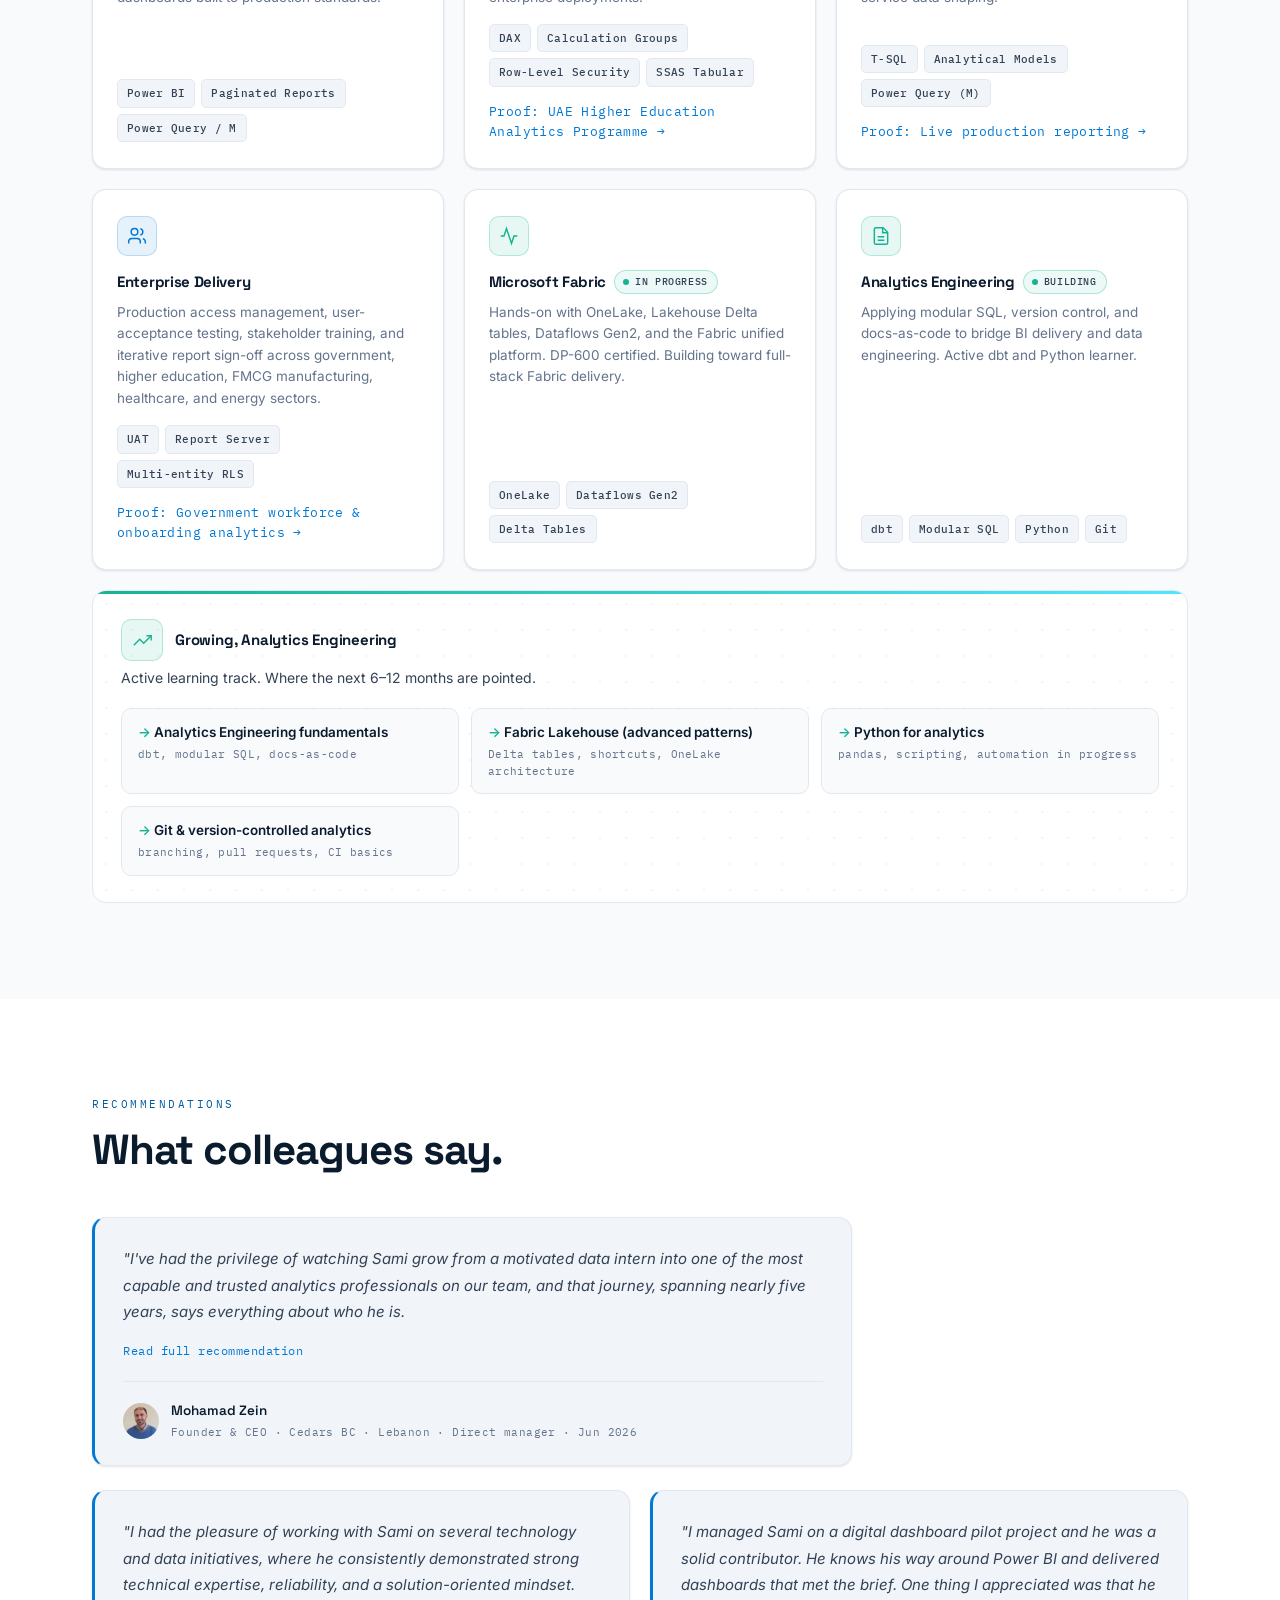
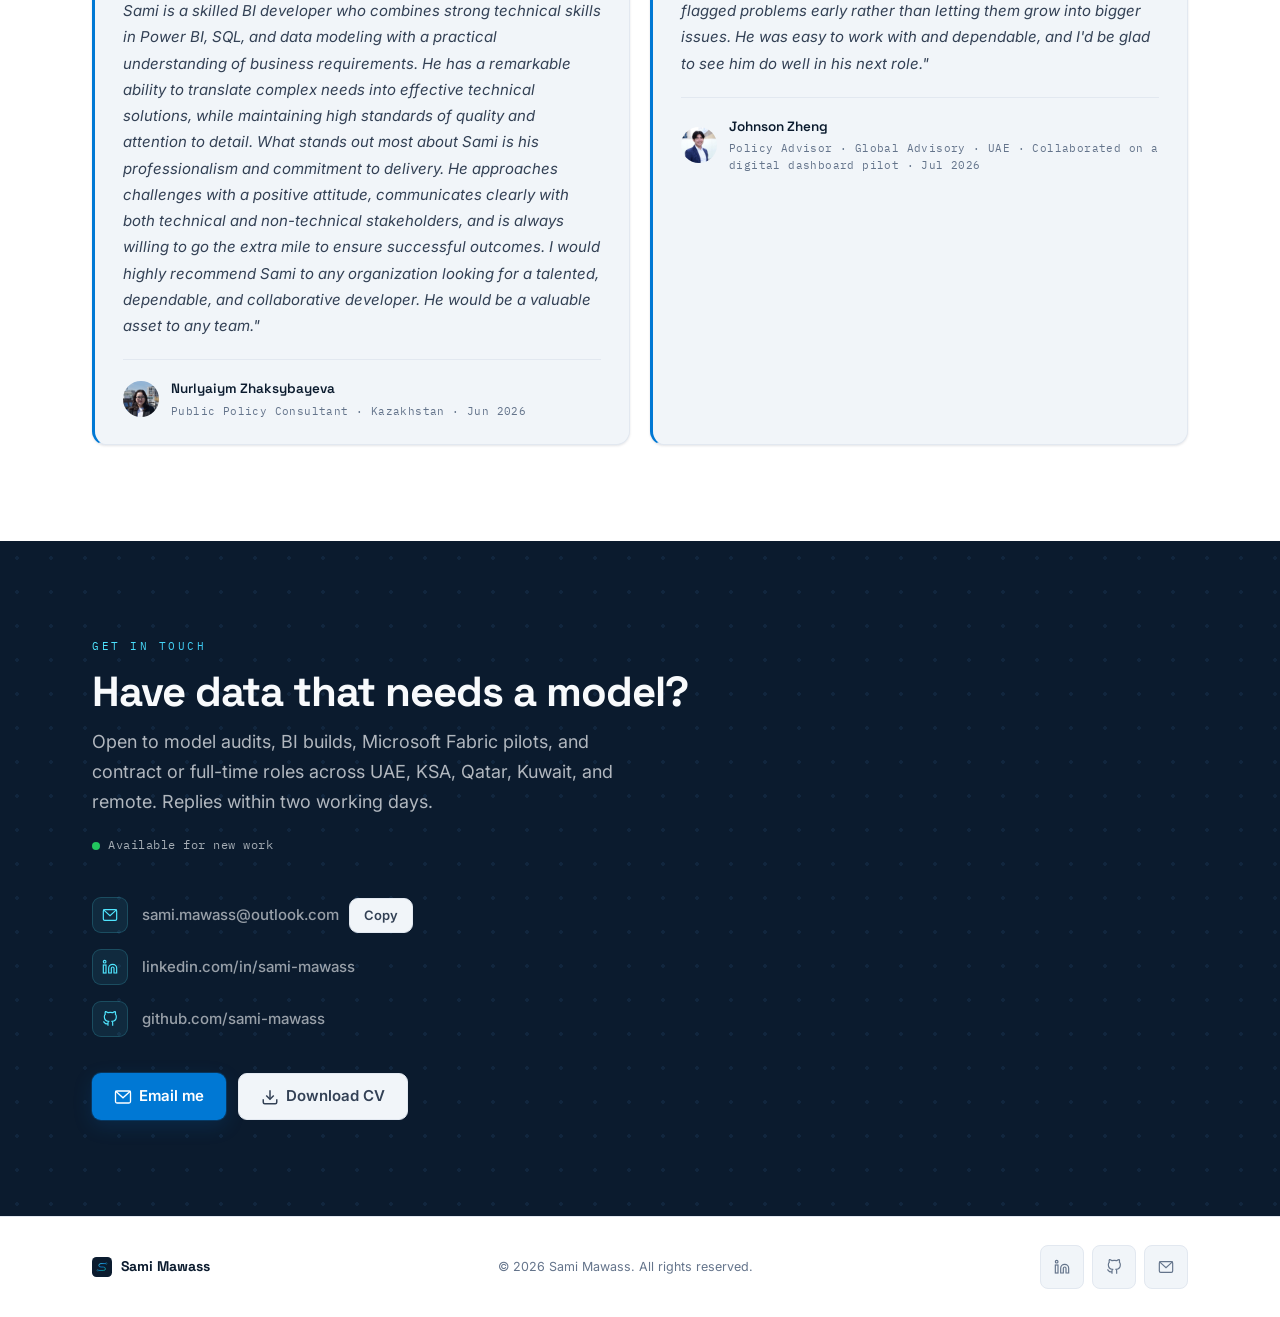
==== commit 76092d7e: "Fix content accuracy and anonymization across case studies - Remove exact DGHR scale figures (30+ en" ====
--- a/index.html
+++ b/index.html
@@ -9,6 +9,7 @@
   <meta name="description" content="BI Developer specializing in Power BI, DAX, SQL, and SSAS Tabular semantic models. Cut enterprise refresh times ~80% and eliminated ~2 hours of manual shift reporting. Now extending into Fabric, dbt, and modular SQL. Serving UAE, KSA, Qatar, Kuwait, and remote.">
   <link rel="canonical" href="https://sami-mawass.github.io/sami-mawass/">
   <link rel="icon" type="image/svg+xml" href="assets/logo-mark-light.svg">
+  <meta name="theme-color" content="#0B1B2E">
 
   <!-- Open Graph -->
   <meta property="og:type" content="website">
@@ -280,11 +281,14 @@
               <div class="timeline-co">Cedars BC · Full-time · Lebanon, Hybrid</div>
               <ul class="timeline-bullets">
                 <li style="list-style:none;padding-left:0;margin-left:-16px;">Delivered the BI and analytics build across 7 countries and multiple industries (government, higher education, FMCG manufacturing, healthcare, and energy), through direct client work and international white-label partnerships.</li>
-                <li>Contributed as a BI Developer to a <a href="case-education.html" style="color:var(--azure);">five-dashboard analytics programme</a> for a UAE national higher-education institution: SQL views, SSAS Tabular model enhancements, Power BI builds, and production RLS. Optimized a tabular model I joined mid-build, cutting dataset refresh from roughly 30 minutes to about 6 (around 80 percent). Delivered through a UAE-based consulting partnership.</li>
-                <li>Cut ~2 hours of manual shift reporting at an FMCG manufacturer (Scotland) by building <a href="case-fmcg-suite.html" style="color:var(--azure);">real-time OEE, downtime, waste, and financial dashboards</a> on SQL-based reporting models.</li>
-                <li>Delivered workforce-productivity and digital-transformation analytics across 30+ entities, 1,669 services, and ~38,000 employees for a UAE federal government HR authority, using Power BI and SQL Server.</li>
-                <li>Engineered SQL transformation layers (views, stored procedures, optimized models) and managed RLS and production access for deployed reports.</li>
+                <li>Contributed as a BI Developer to a <a href="case-education.html" style="color:var(--azure);">five-dashboard analytics programme</a> for a UAE national higher-education institution: SQL views, SSAS Tabular model enhancements, Power BI builds, and production RLS. Optimized a tabular model I joined mid-build, cutting dataset refresh from roughly 30 minutes to about 6 (around 80 percent). Delivered through a global advisory firm.</li>
+                <li>Cut ~2 hours of manual shift reporting at an FMCG manufacturer (Scotland) by building <a href="case-fmcg-suite.html" style="color:var(--azure);">OEE, downtime, waste, and financial dashboards</a> on SQL-based reporting models.</li>
+                <li>Delivered workforce-productivity and digital-transformation analytics across dozens of government entities and tens of thousands of employees for a UAE government HR authority, using Power BI and SQL Server.</li>
+                <li>Engineered SQL transformation layers (views, analytical models) and managed RLS and production access for deployed reports.</li>
                 <li>Currently building internal Microsoft Fabric solutions at Cedars BC, extending delivery scope from Power BI into the Fabric stack, and mentoring BI interns on Power BI, DAX, data modeling, and client-facing reporting standards.</li>
+                <li>Reviewed and managed the Power BI dashboards of two interns in sequence at Cedars BC, both now colleagues on the team.</li>
+                <li>Rebuilt an internal project-planning tool for Cedars BC itself, adapting a client build for the company's own use — the only non-client build in my project history.</li>
+                <li>Worked on a VM with GitHub Desktop and a dedicated repo for dashboard files, with dev/staging/production separation, a PM approval gate before deployment, and a dated rollback backup taken before every production push.</li>
               </ul>
             </div>
           </li>
@@ -418,7 +422,7 @@
           <div class="proj-body">
             <div class="proj-tag">Government · UAE</div>
             <h3 class="proj-title">UAE Government Workforce &amp; Onboarding Analytics</h3>
-            <p class="proj-desc">Workforce-productivity and digital-transformation analytics across 30+ entities and a ~38,000-employee national workforce.</p>
+            <p class="proj-desc">Workforce-productivity and digital-transformation analytics across dozens of government entities and tens of thousands of employees nationally.</p>
             <div class="proj-meta">
               <span class="meta-chip">Power BI</span>
               <span class="meta-chip">SQL</span>
@@ -437,7 +441,7 @@
           </div>
           <div class="proj-body">
             <div class="proj-tag">FMCG · Scotland</div>
-            <h3 class="proj-title">Real-time production reporting</h3>
+            <h3 class="proj-title">Live Production Reporting</h3>
             <p class="proj-desc">OEE, downtime, waste, and financial dashboards on SQL-based reporting models. Cut ~2 hours of manual reporting per shift.</p>
             <div class="proj-meta">
               <span class="meta-chip">SQL Server</span>
@@ -551,13 +555,13 @@
           <svg viewBox="0 0 24 24" fill="none" stroke="currentColor" stroke-width="1.75"><ellipse cx="12" cy="5" rx="9" ry="3"/><path d="M21 12c0 1.66-4 3-9 3s-9-1.34-9-3"/><path d="M3 5v14c0 1.66 4 3 9 3s9-1.34 9-3V5"/></svg>
         </div>
         <h3>SQL &amp; Data Transformation</h3>
-        <p>T-SQL views, stored procedures, and analytical models on SQL Server and Azure. Power Query (M) for self-service data shaping.</p>
+        <p>T-SQL views, analytical models, and JSON parsing (OPENJSON/JSON_VALUE) on SQL Server and Azure. Power Query (M) for self-service data shaping.</p>
         <div class="chips">
           <span class="chip">T-SQL</span>
-          <span class="chip">Stored Procedures</span>
+          <span class="chip">Analytical Models</span>
           <span class="chip">Power Query (M)</span>
         </div>
-        <a href="case-fmcg-suite.html" class="proj-case-link" data-goatcounter-click="case-proof-fmcg">Proof: Real-time production reporting →</a>
+        <a href="case-fmcg-suite.html" class="proj-case-link" data-goatcounter-click="case-proof-fmcg">Proof: Live production reporting →</a>
       </div>
 
       <div class="cap-card reveal">
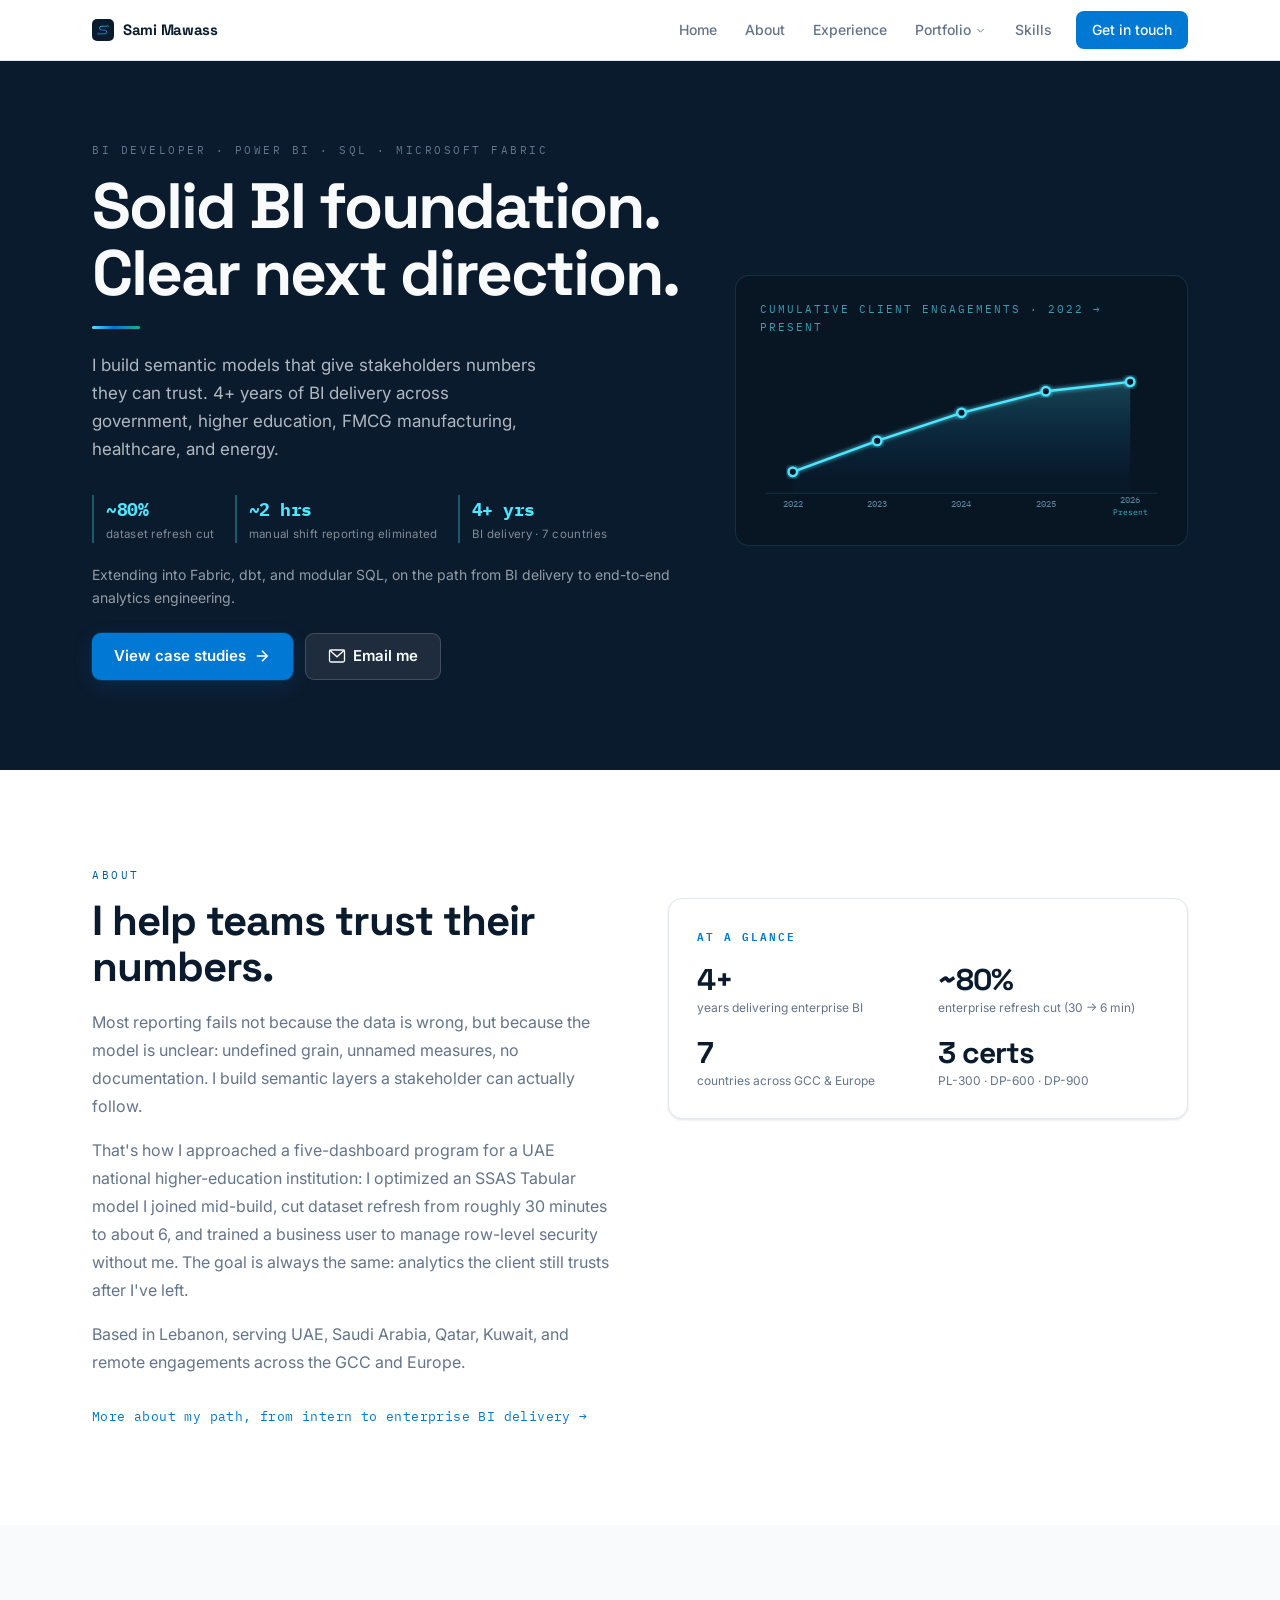
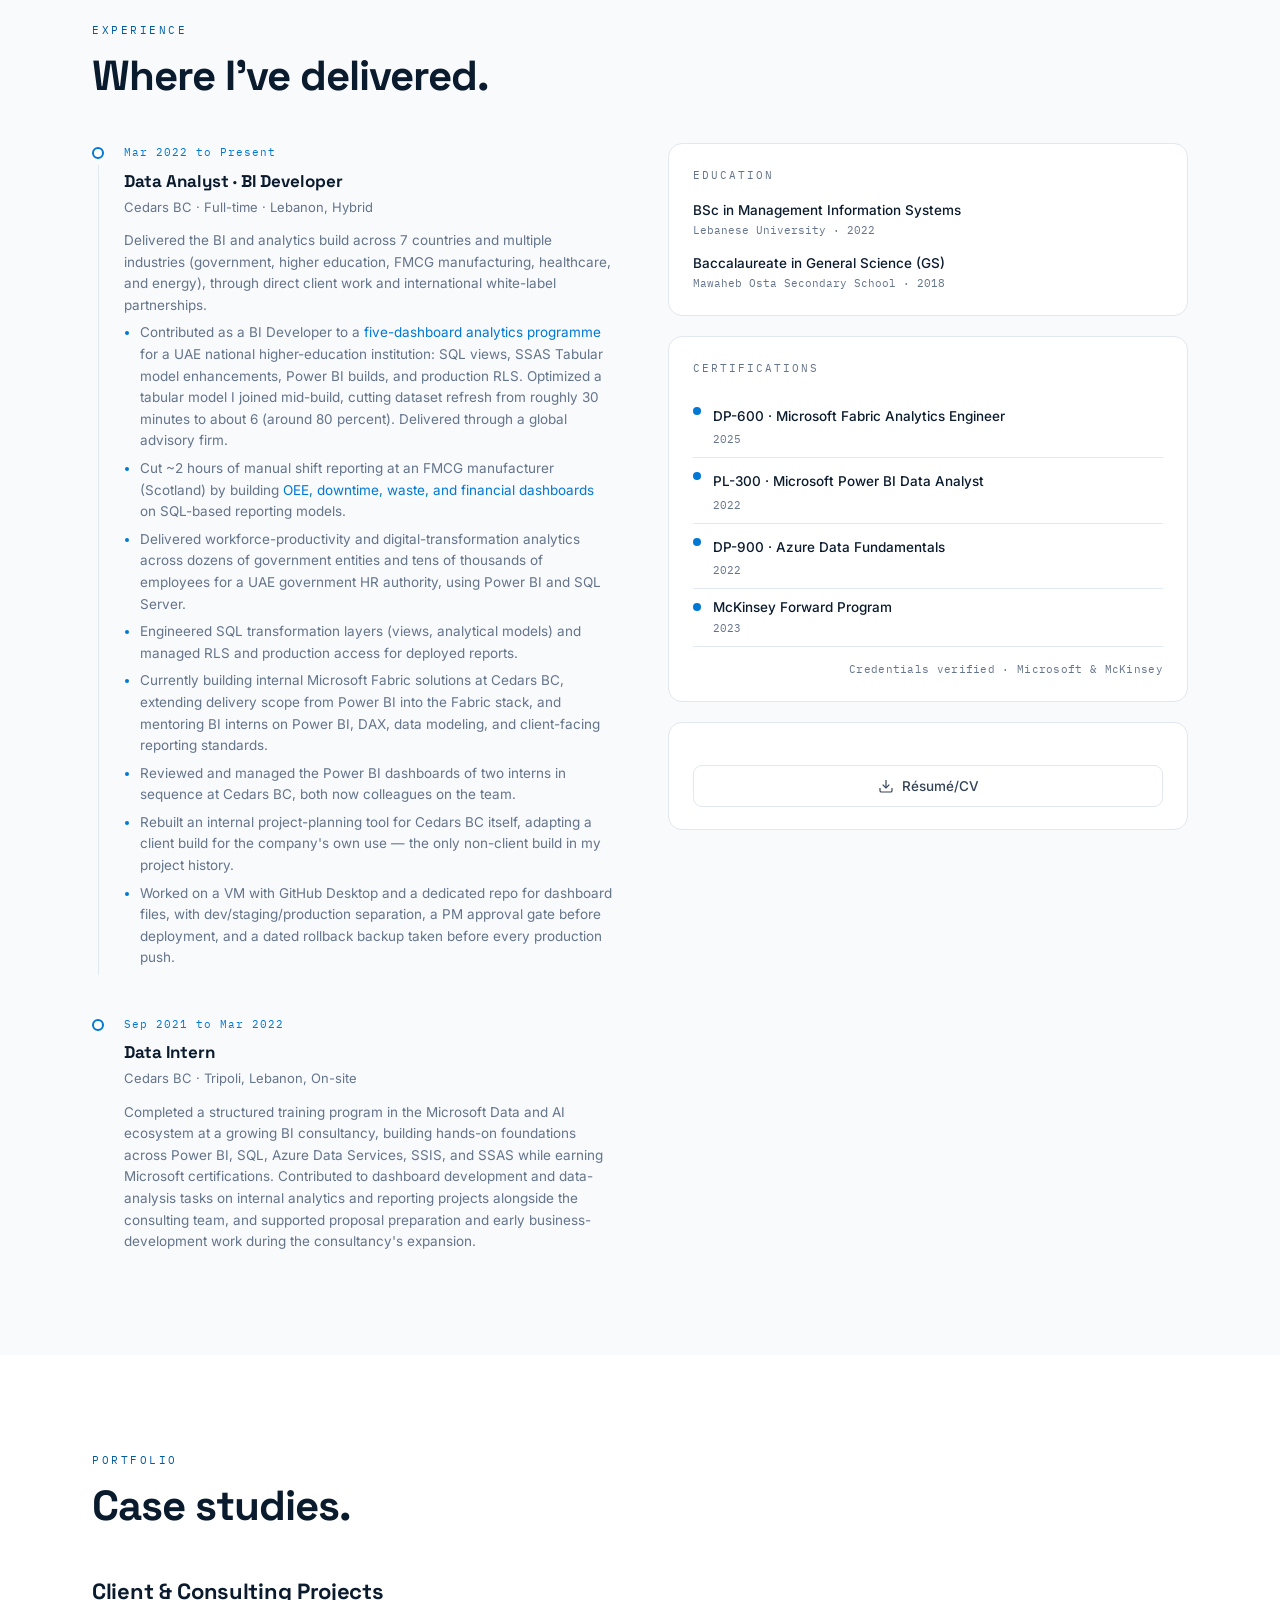
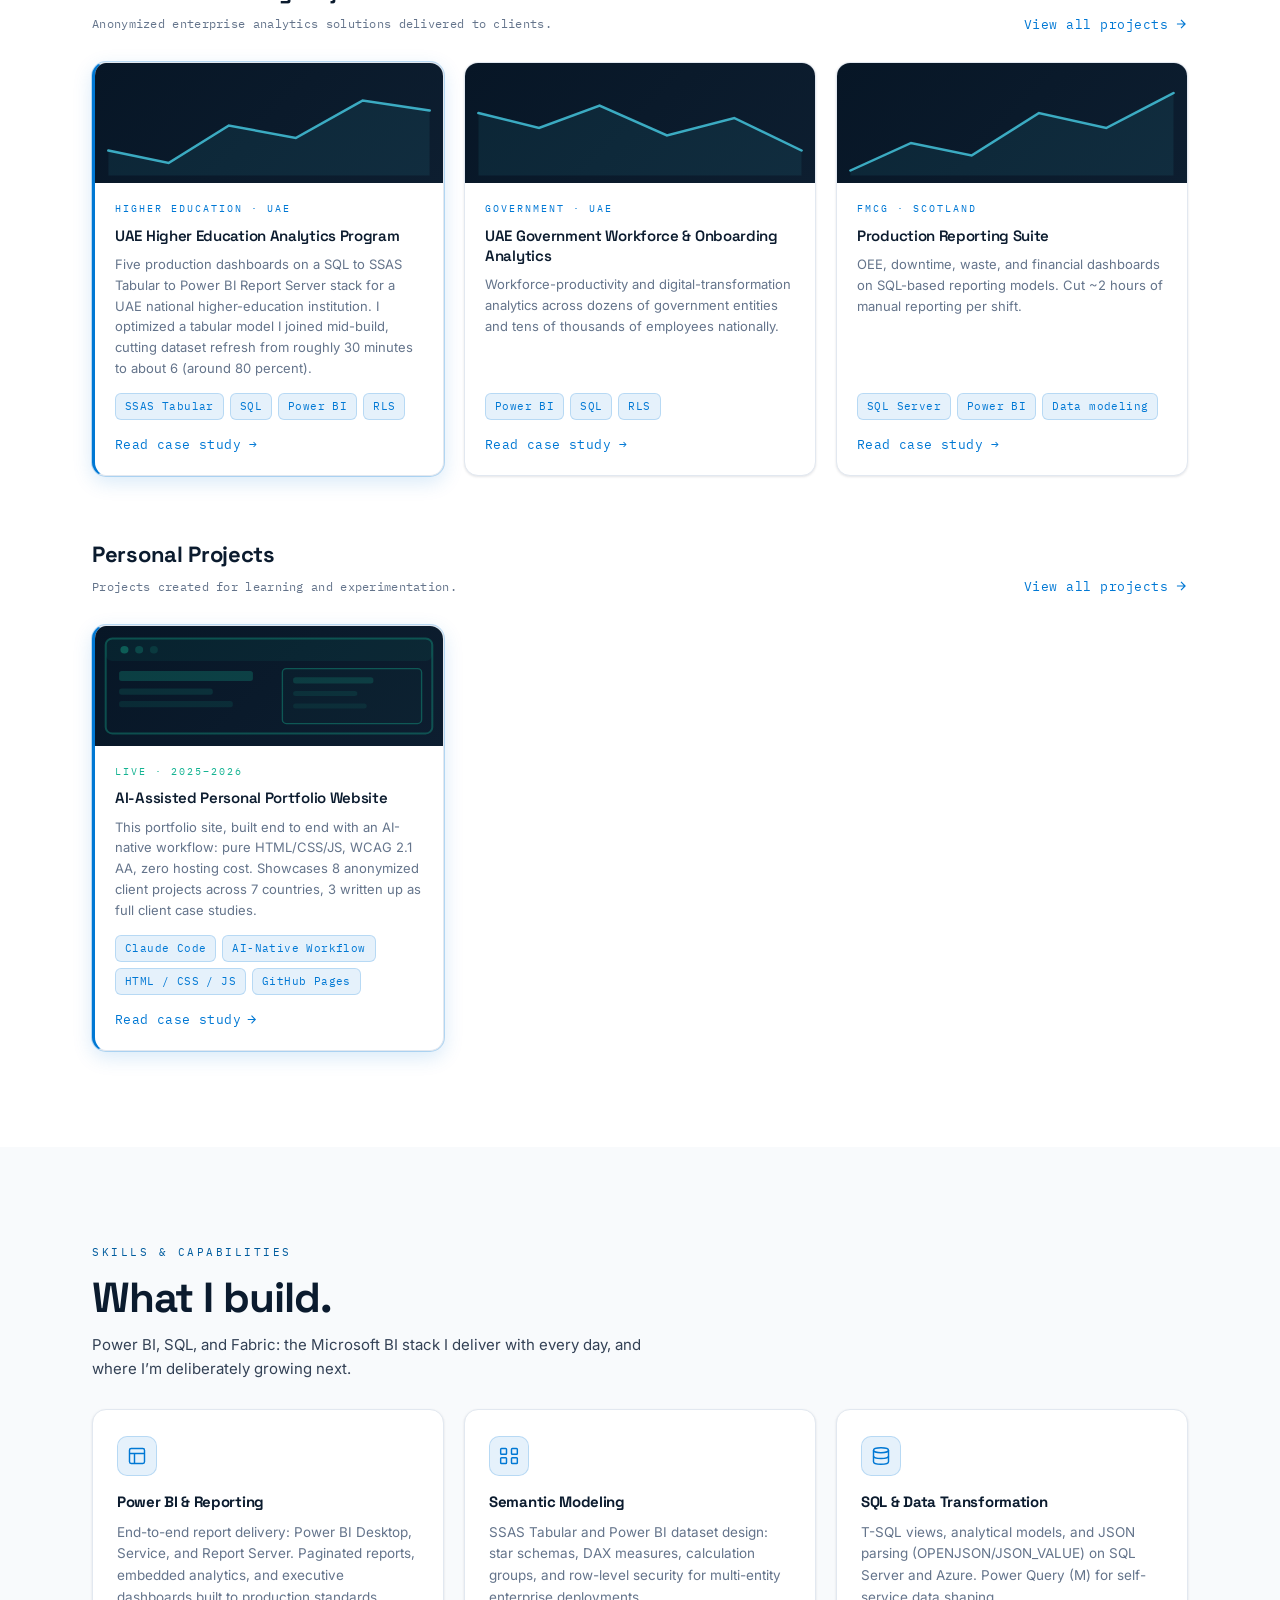
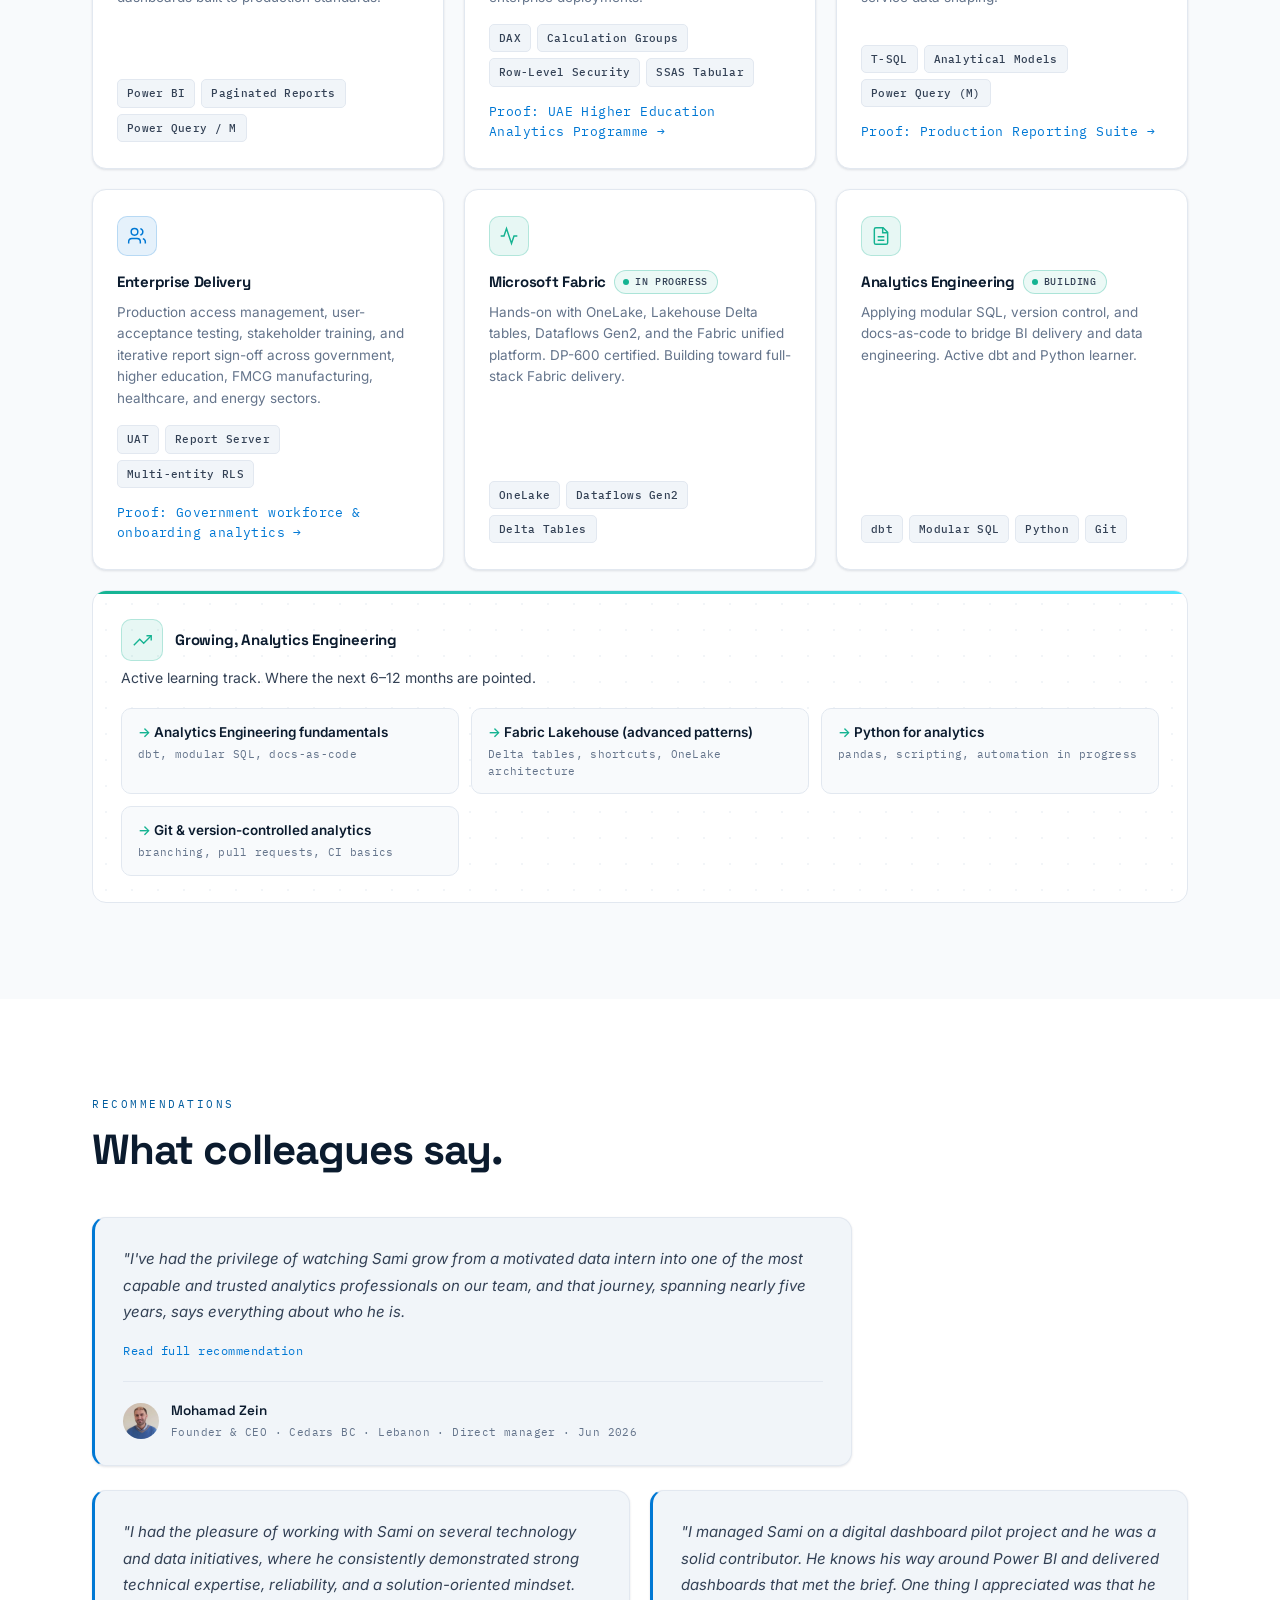
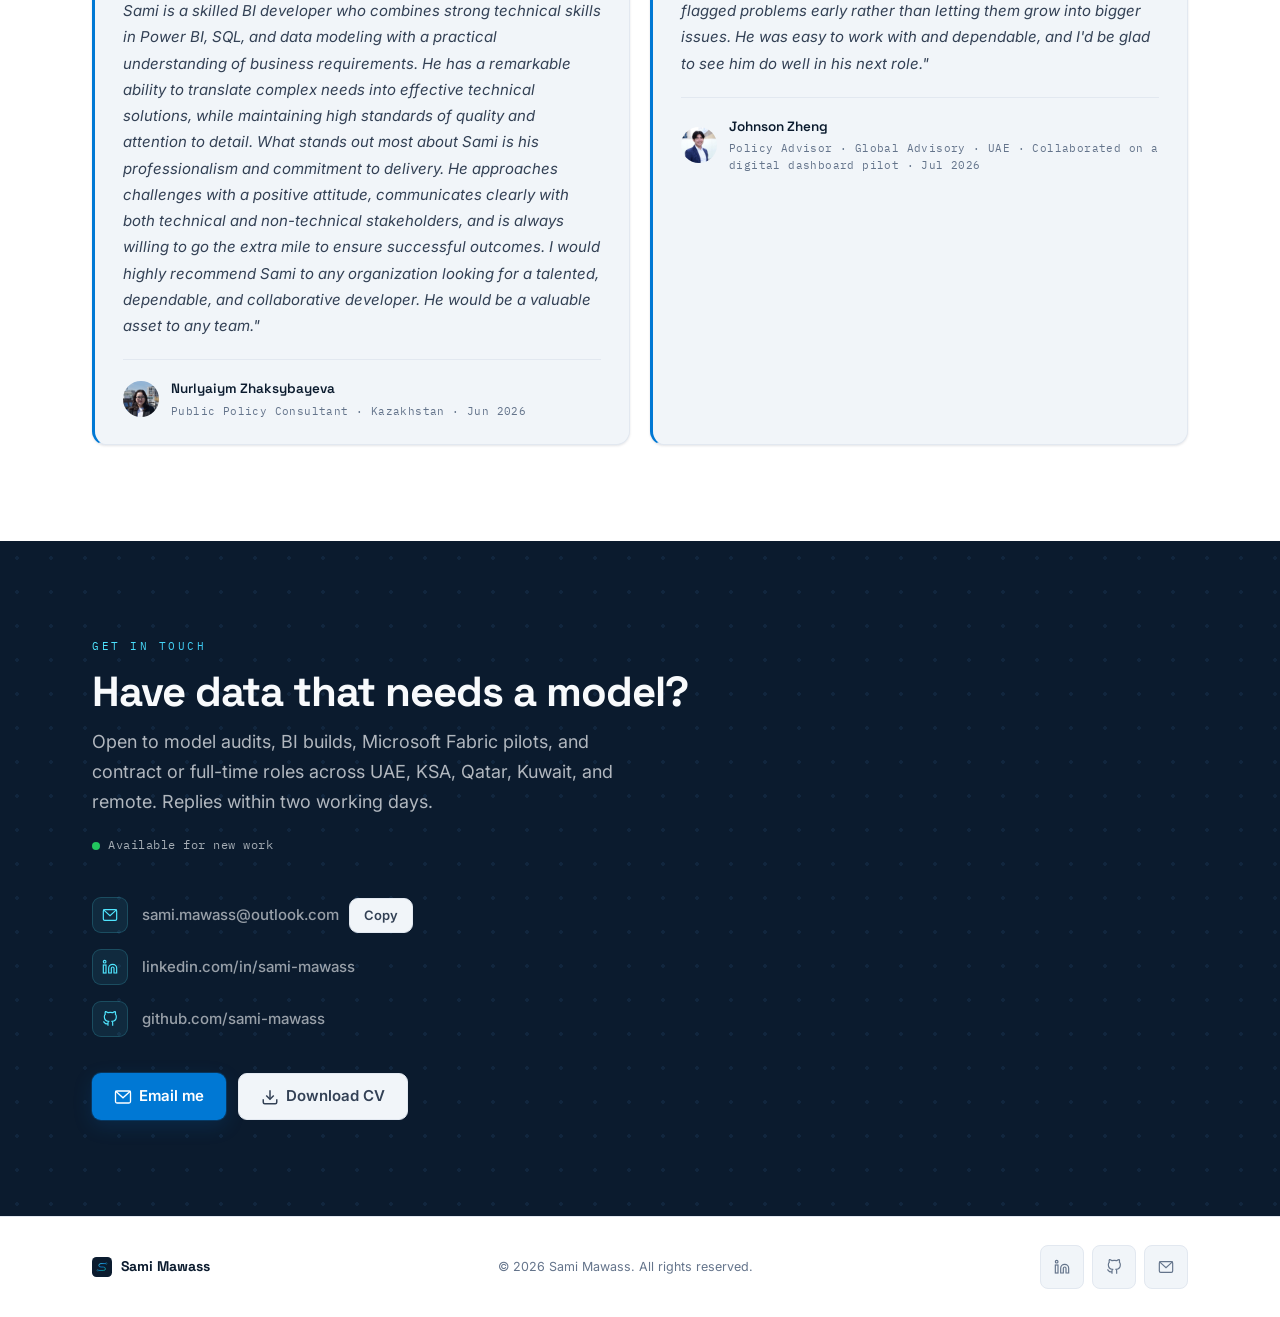
==== commit 228d109c: "Rename FMCG case study to Production Reporting Suite Finish the rename from Manufacturing Analytics " ====
--- a/index.html
+++ b/index.html
@@ -441,7 +441,7 @@
           </div>
           <div class="proj-body">
             <div class="proj-tag">FMCG · Scotland</div>
-            <h3 class="proj-title">Live Production Reporting</h3>
+            <h3 class="proj-title">Production Reporting Suite</h3>
             <p class="proj-desc">OEE, downtime, waste, and financial dashboards on SQL-based reporting models. Cut ~2 hours of manual reporting per shift.</p>
             <div class="proj-meta">
               <span class="meta-chip">SQL Server</span>
@@ -561,7 +561,7 @@
           <span class="chip">Analytical Models</span>
           <span class="chip">Power Query (M)</span>
         </div>
-        <a href="case-fmcg-suite.html" class="proj-case-link" data-goatcounter-click="case-proof-fmcg">Proof: Live production reporting →</a>
+        <a href="case-fmcg-suite.html" class="proj-case-link" data-goatcounter-click="case-proof-fmcg">Proof: Production Reporting Suite →</a>
       </div>
 
       <div class="cap-card reveal">
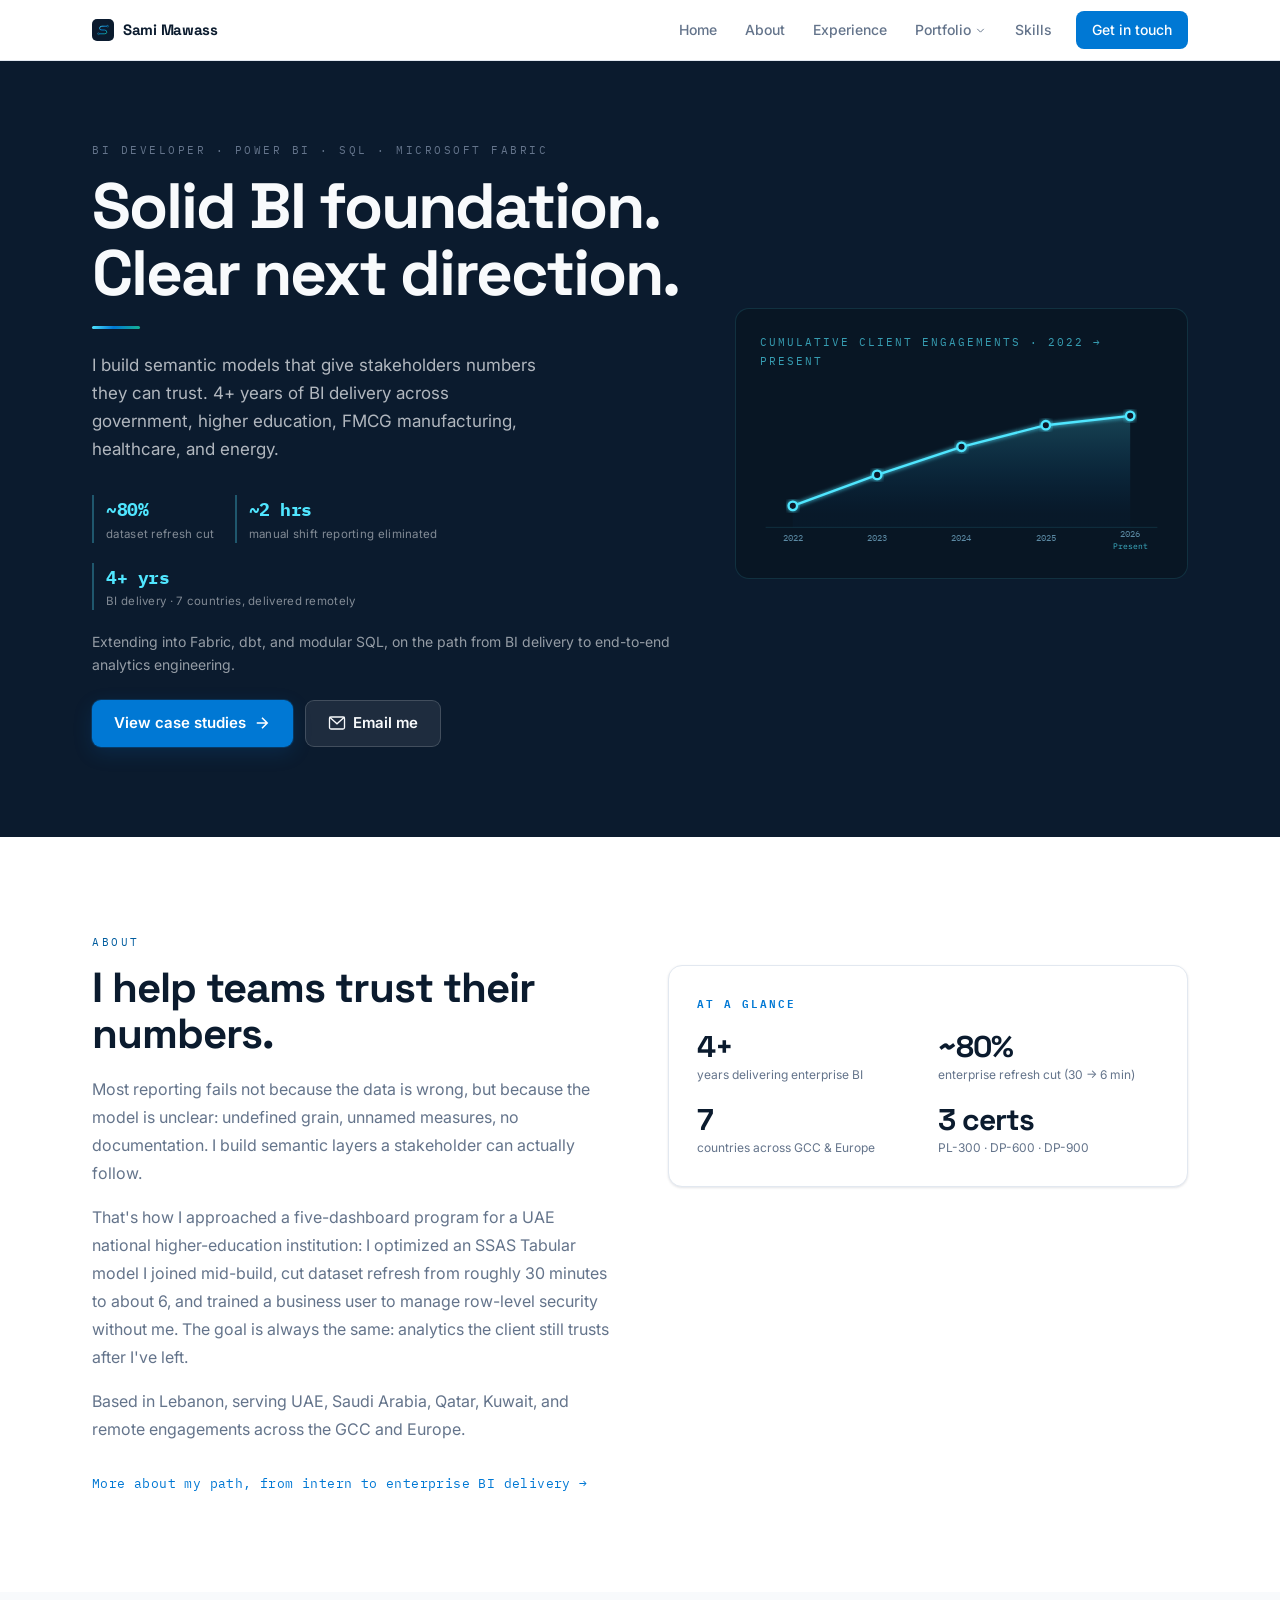
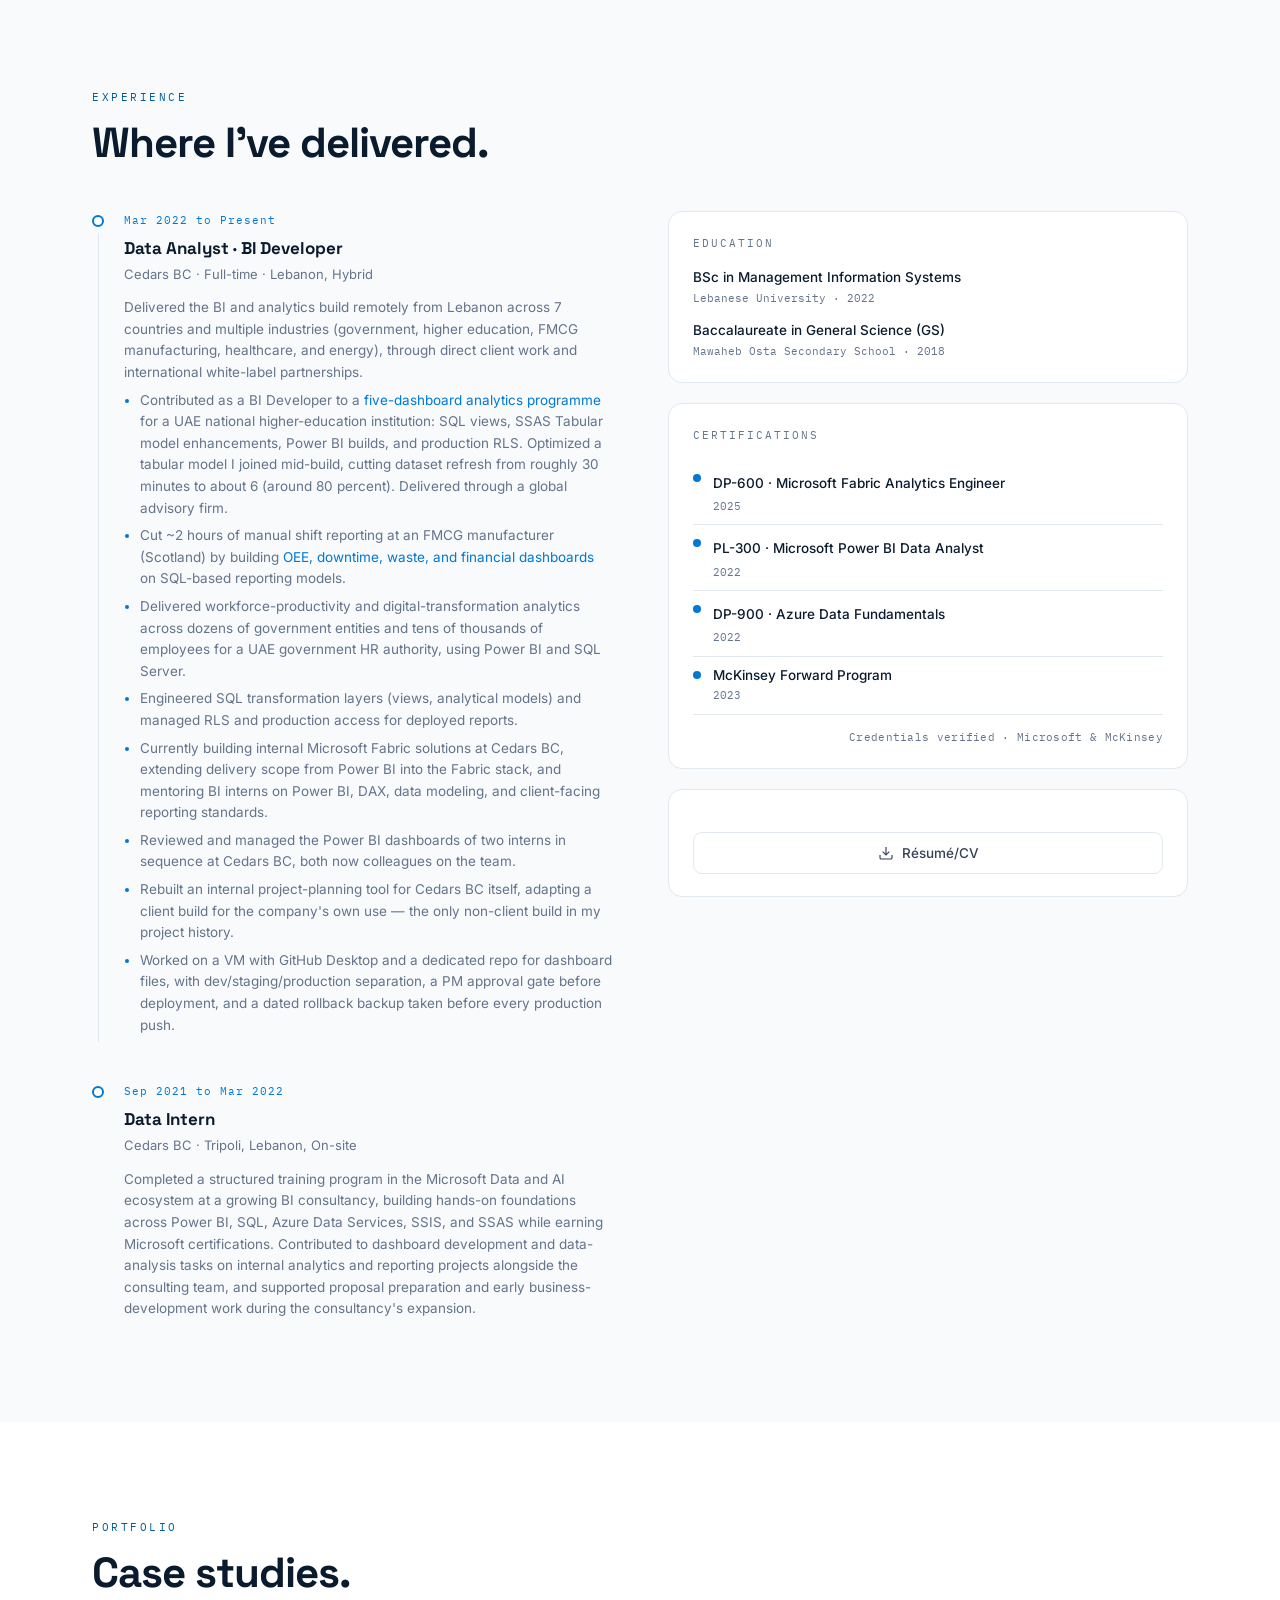
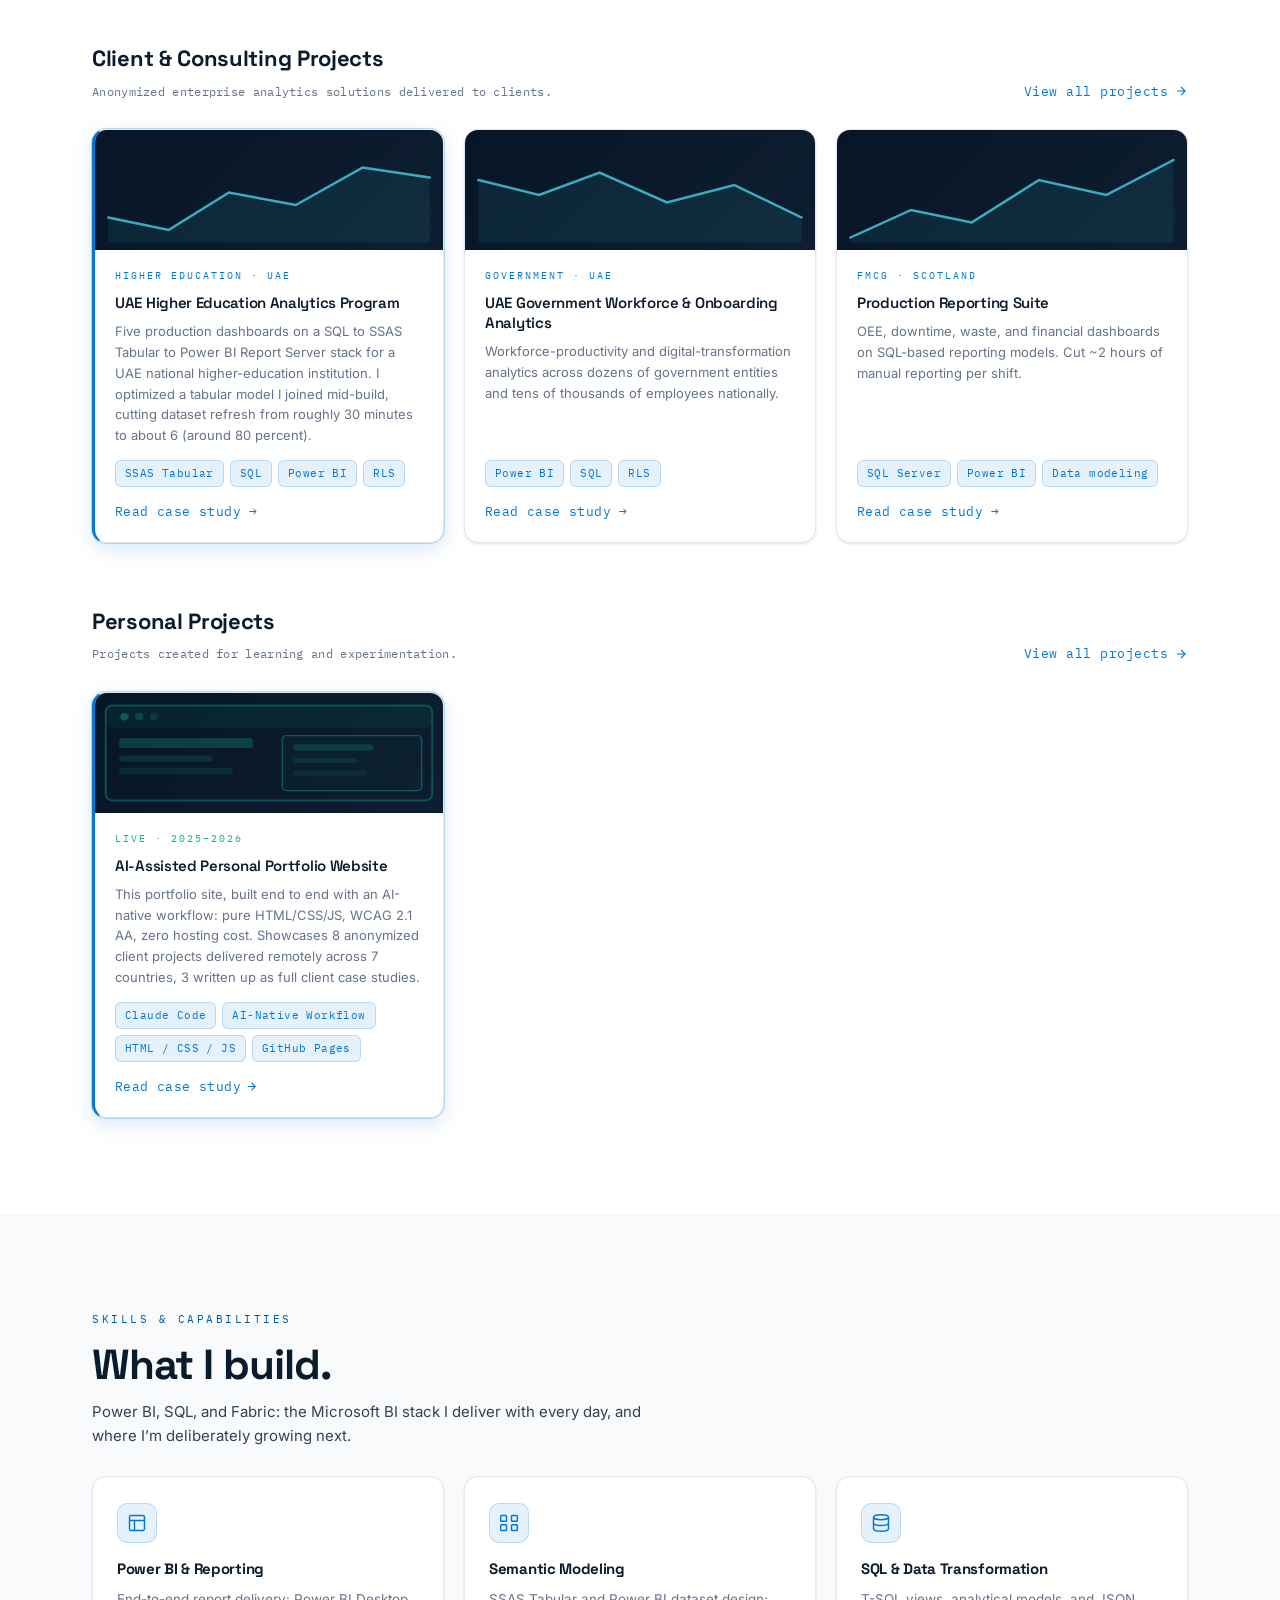
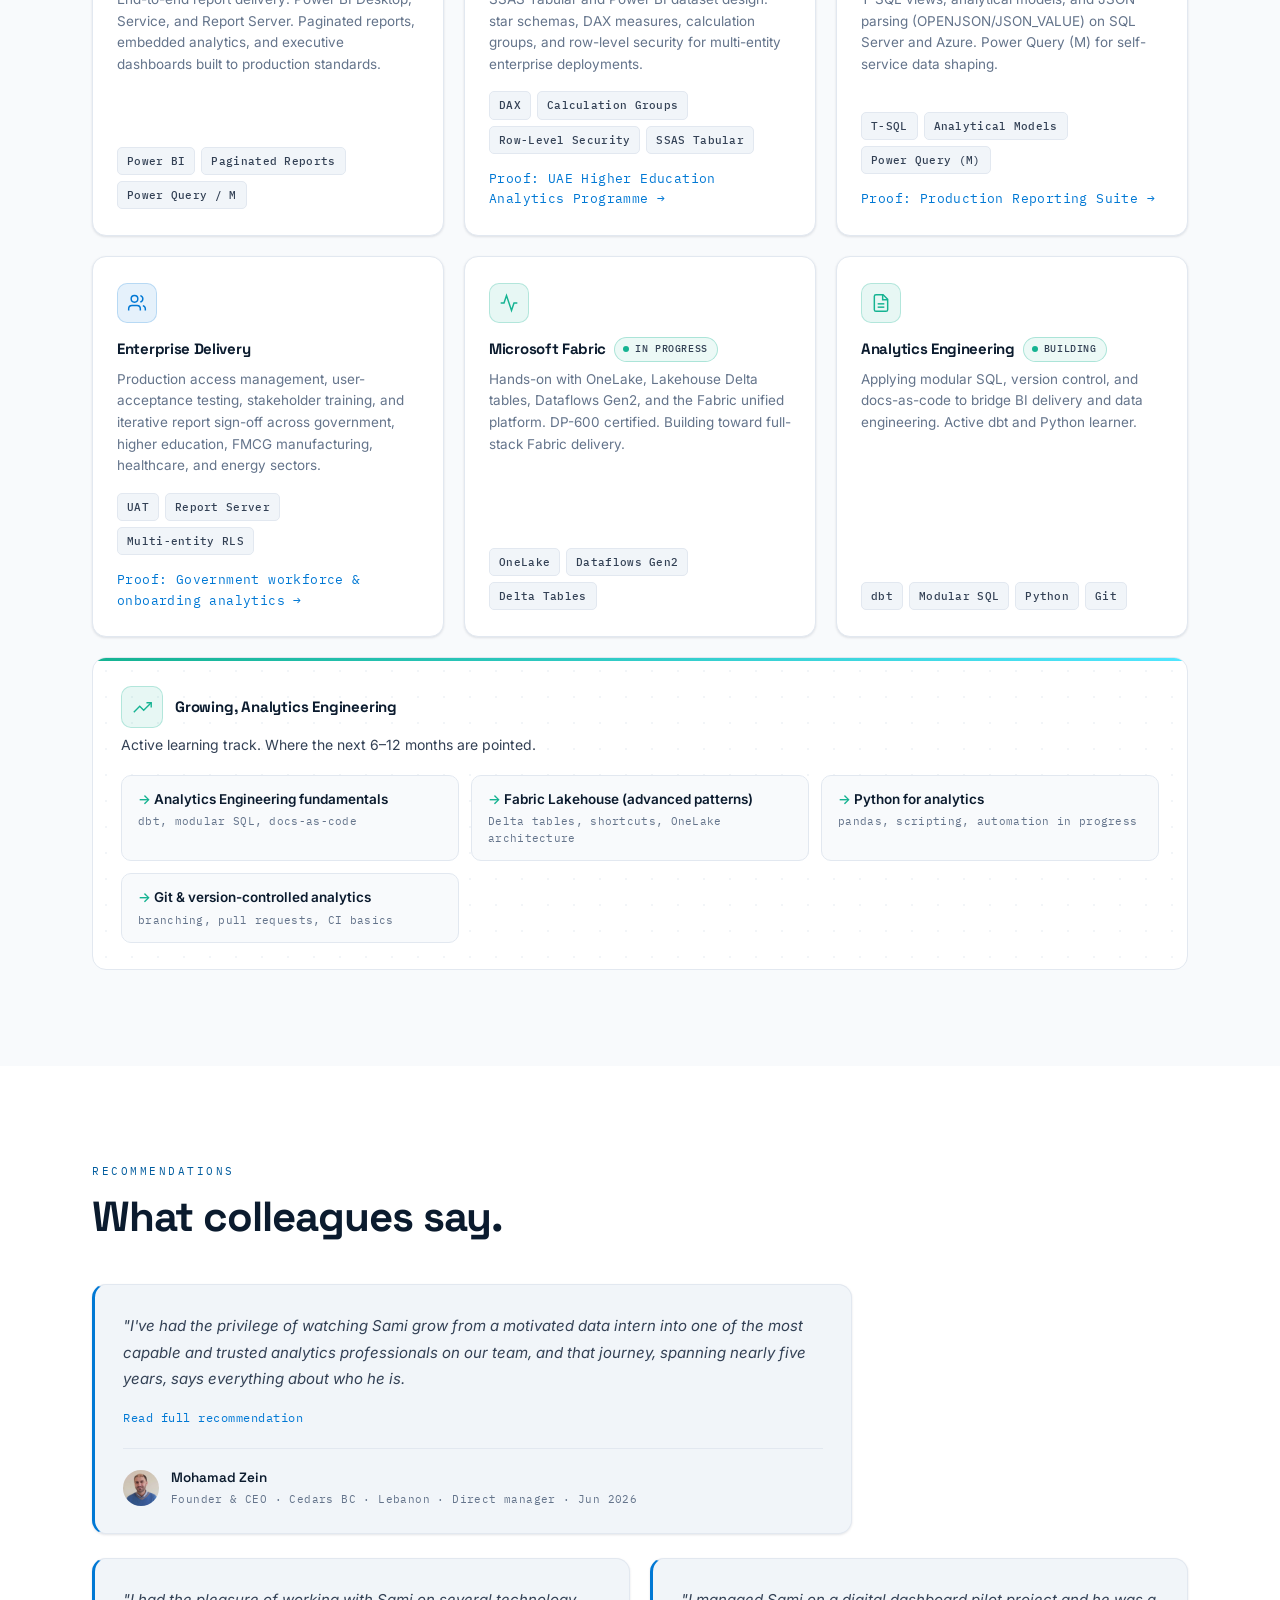
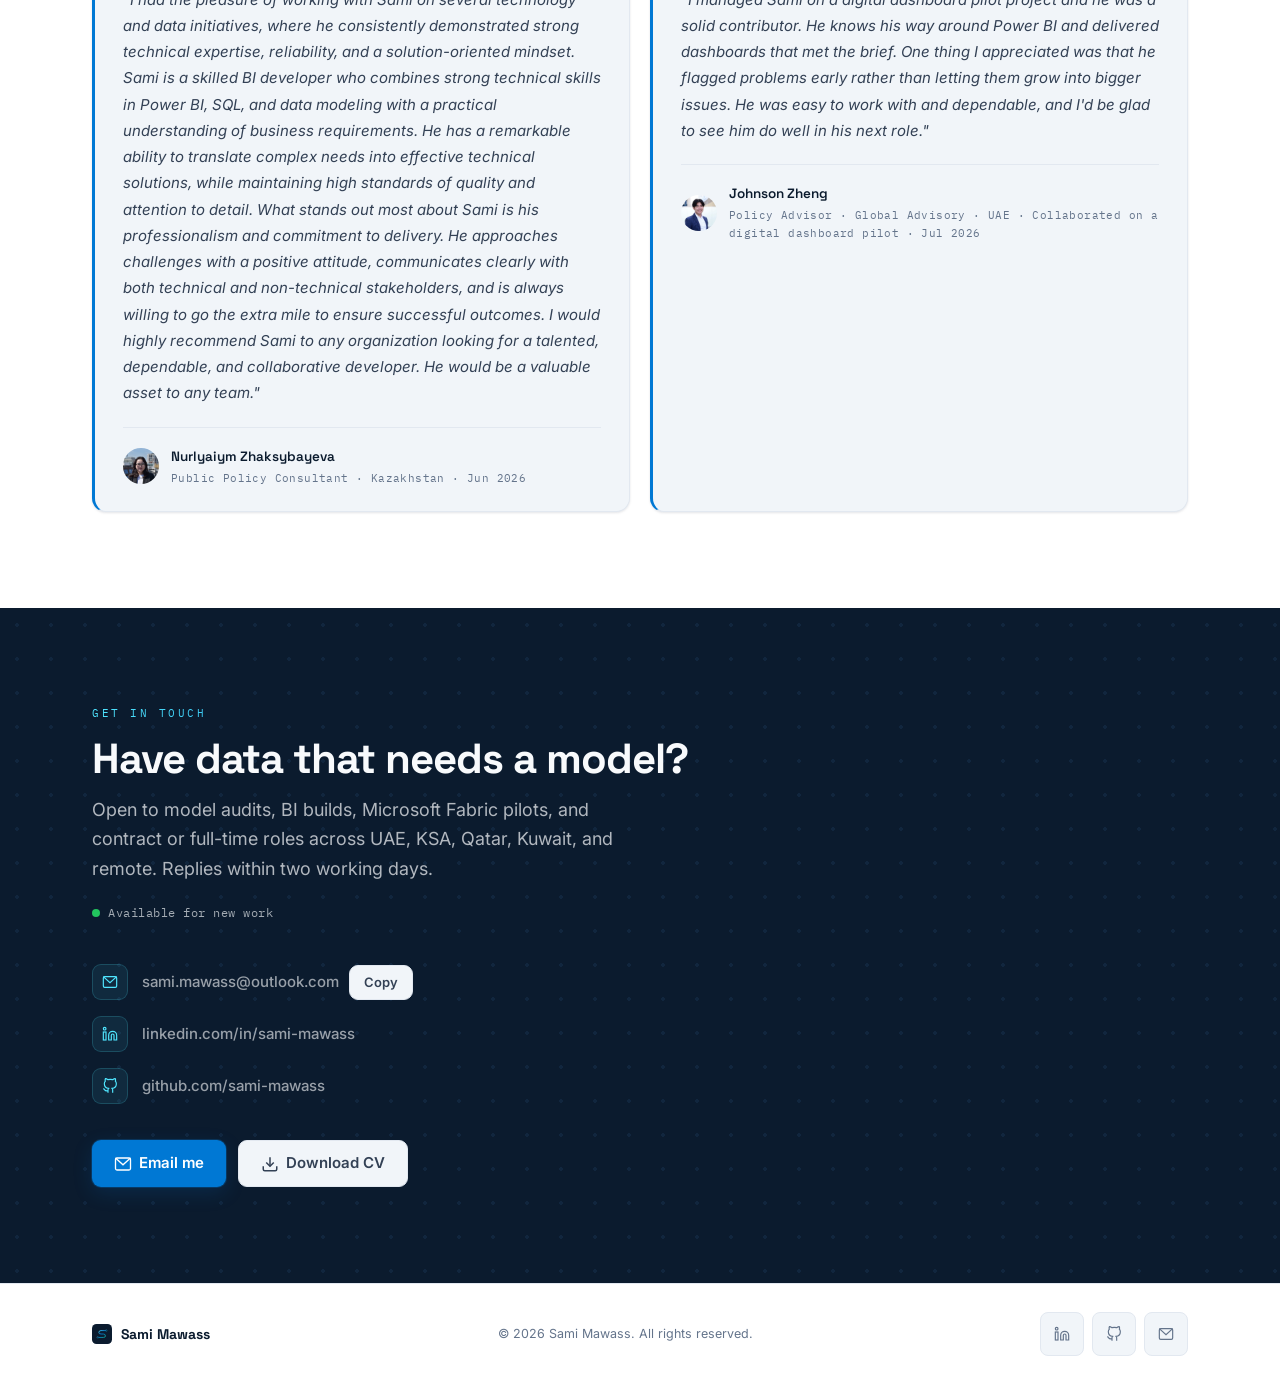
==== commit aef97a1e: "Clarify remote delivery in country-scope claims across site Co-Authored-By: Claude Sonnet 5 <noreply" ====
--- a/index.html
+++ b/index.html
@@ -151,7 +151,7 @@
           </div>
           <div style="display:flex;flex-direction:column;gap:2px;padding-left:12px;border-left:2px solid rgba(80,230,255,.3);">
             <span style="font-family:var(--mono);font-size:18px;font-weight:700;color:#50E6FF;letter-spacing:-.5px;">4+ yrs</span>
-            <span style="font-size:11.5px;color:rgba(248,250,252,.5);letter-spacing:.3px;line-height:1.35;">BI delivery · 7 countries</span>
+            <span style="font-size:11.5px;color:rgba(248,250,252,.5);letter-spacing:.3px;line-height:1.35;">BI delivery · 7 countries, delivered remotely</span>
           </div>
         </div>
         <p style="font-size:14px;color:rgba(248,250,252,.58);margin:0 0 24px;line-height:1.65;">
@@ -280,7 +280,7 @@
               <div class="timeline-role">Data Analyst · BI Developer</div>
               <div class="timeline-co">Cedars BC · Full-time · Lebanon, Hybrid</div>
               <ul class="timeline-bullets">
-                <li style="list-style:none;padding-left:0;margin-left:-16px;">Delivered the BI and analytics build across 7 countries and multiple industries (government, higher education, FMCG manufacturing, healthcare, and energy), through direct client work and international white-label partnerships.</li>
+                <li style="list-style:none;padding-left:0;margin-left:-16px;">Delivered the BI and analytics build remotely from Lebanon across 7 countries and multiple industries (government, higher education, FMCG manufacturing, healthcare, and energy), through direct client work and international white-label partnerships.</li>
                 <li>Contributed as a BI Developer to a <a href="case-education.html" style="color:var(--azure);">five-dashboard analytics programme</a> for a UAE national higher-education institution: SQL views, SSAS Tabular model enhancements, Power BI builds, and production RLS. Optimized a tabular model I joined mid-build, cutting dataset refresh from roughly 30 minutes to about 6 (around 80 percent). Delivered through a global advisory firm.</li>
                 <li>Cut ~2 hours of manual shift reporting at an FMCG manufacturer (Scotland) by building <a href="case-fmcg-suite.html" style="color:var(--azure);">OEE, downtime, waste, and financial dashboards</a> on SQL-based reporting models.</li>
                 <li>Delivered workforce-productivity and digital-transformation analytics across dozens of government entities and tens of thousands of employees for a UAE government HR authority, using Power BI and SQL Server.</li>
@@ -492,7 +492,7 @@
           <div class="proj-body">
             <div class="proj-tag" style="color:var(--fabric);">Live · 2025–2026</div>
             <h3 class="proj-title">AI-Assisted Personal Portfolio Website</h3>
-            <p class="proj-desc">This portfolio site, built end to end with an AI-native workflow: pure HTML/CSS/JS, WCAG 2.1 AA, zero hosting cost. Showcases 8 anonymized client projects across 7 countries, 3 written up as full client case studies.</p>
+            <p class="proj-desc">This portfolio site, built end to end with an AI-native workflow: pure HTML/CSS/JS, WCAG 2.1 AA, zero hosting cost. Showcases 8 anonymized client projects delivered remotely across 7 countries, 3 written up as full client case studies.</p>
             <div class="proj-meta">
               <span class="meta-chip">Claude Code</span>
               <span class="meta-chip">AI-Native Workflow</span>
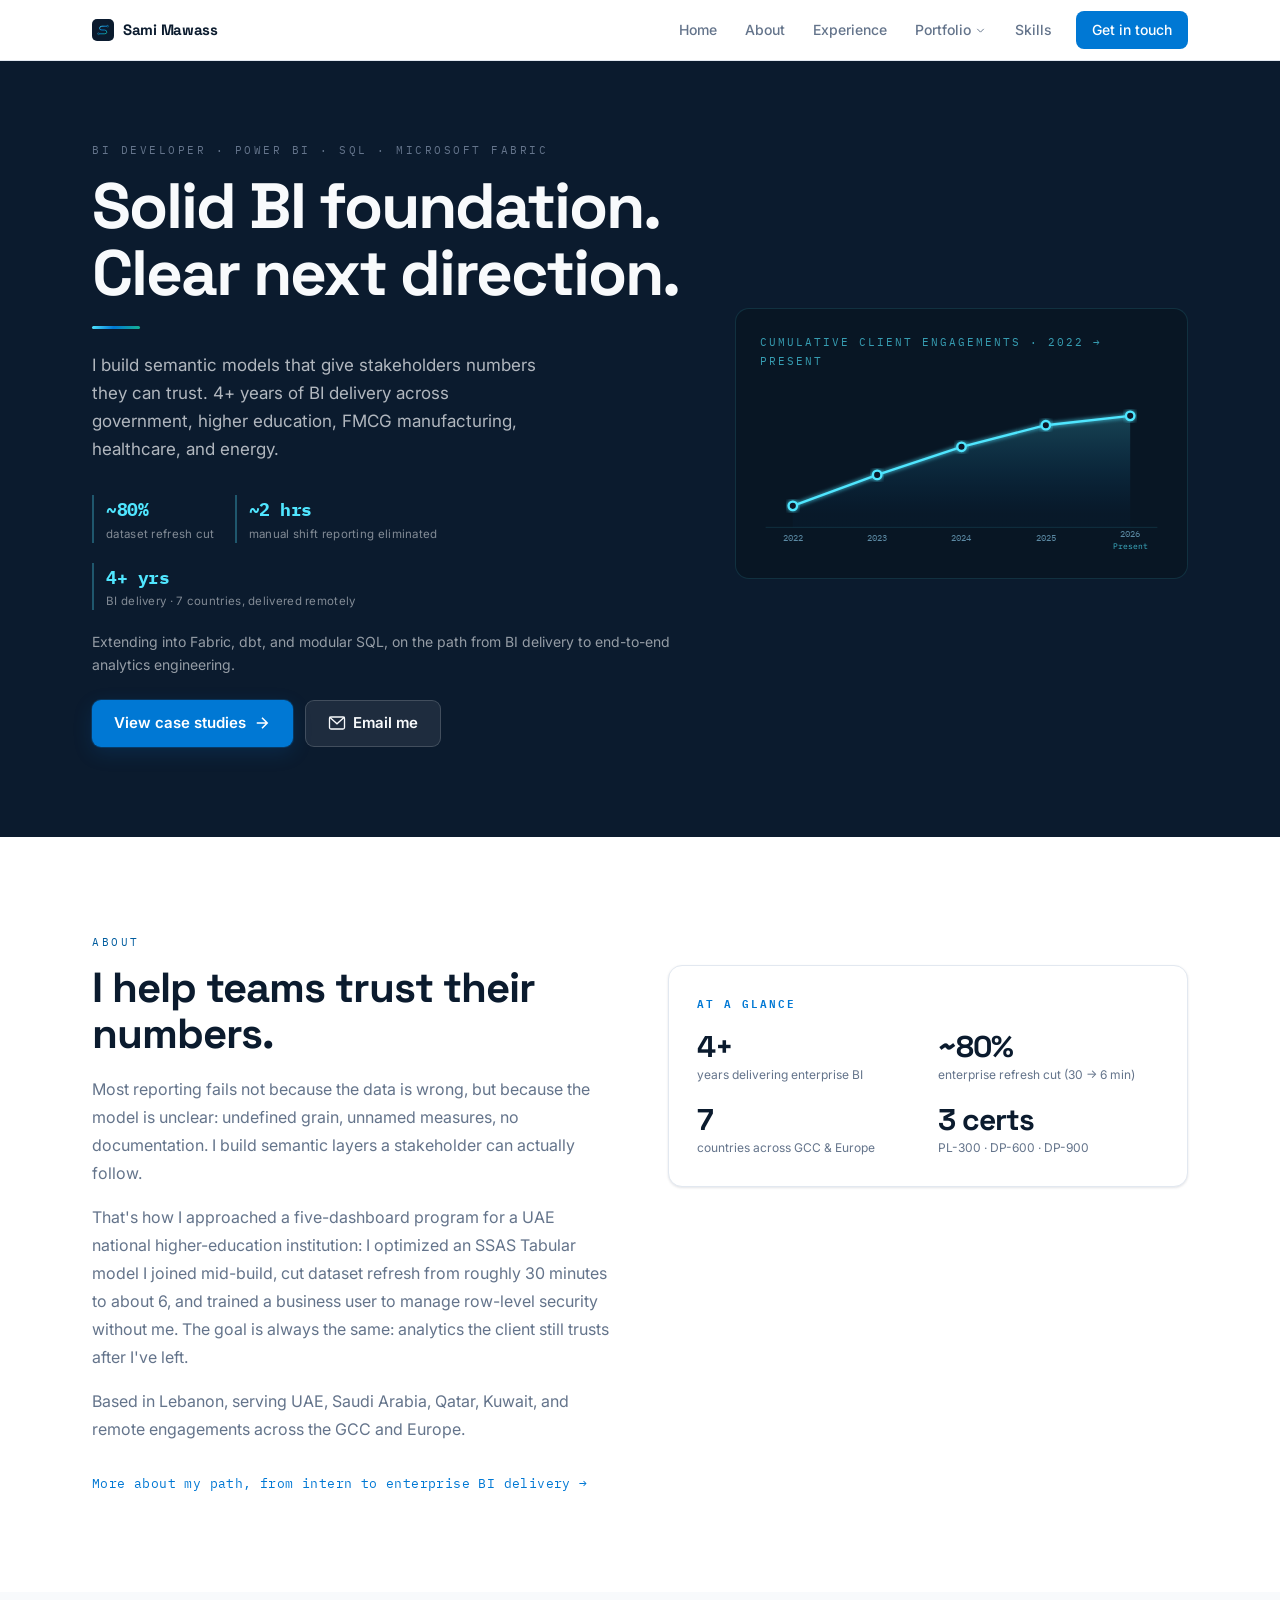
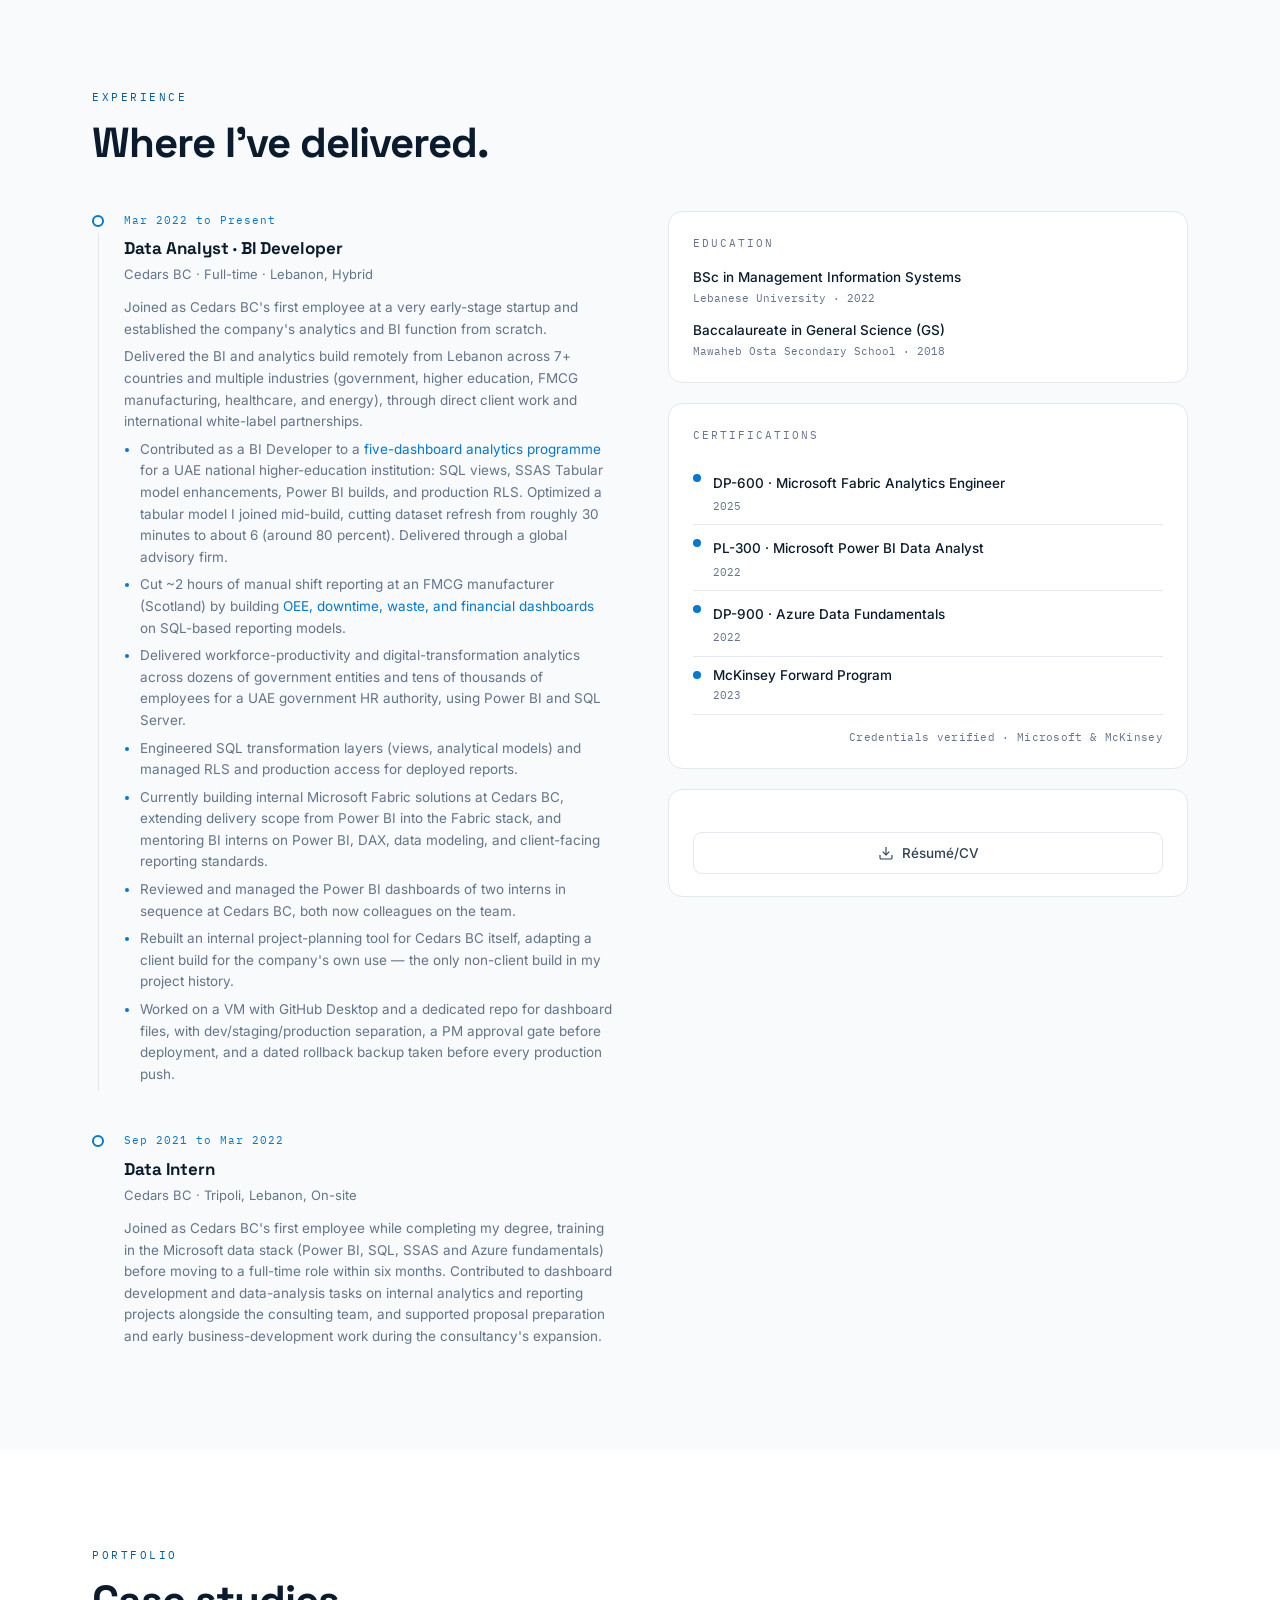
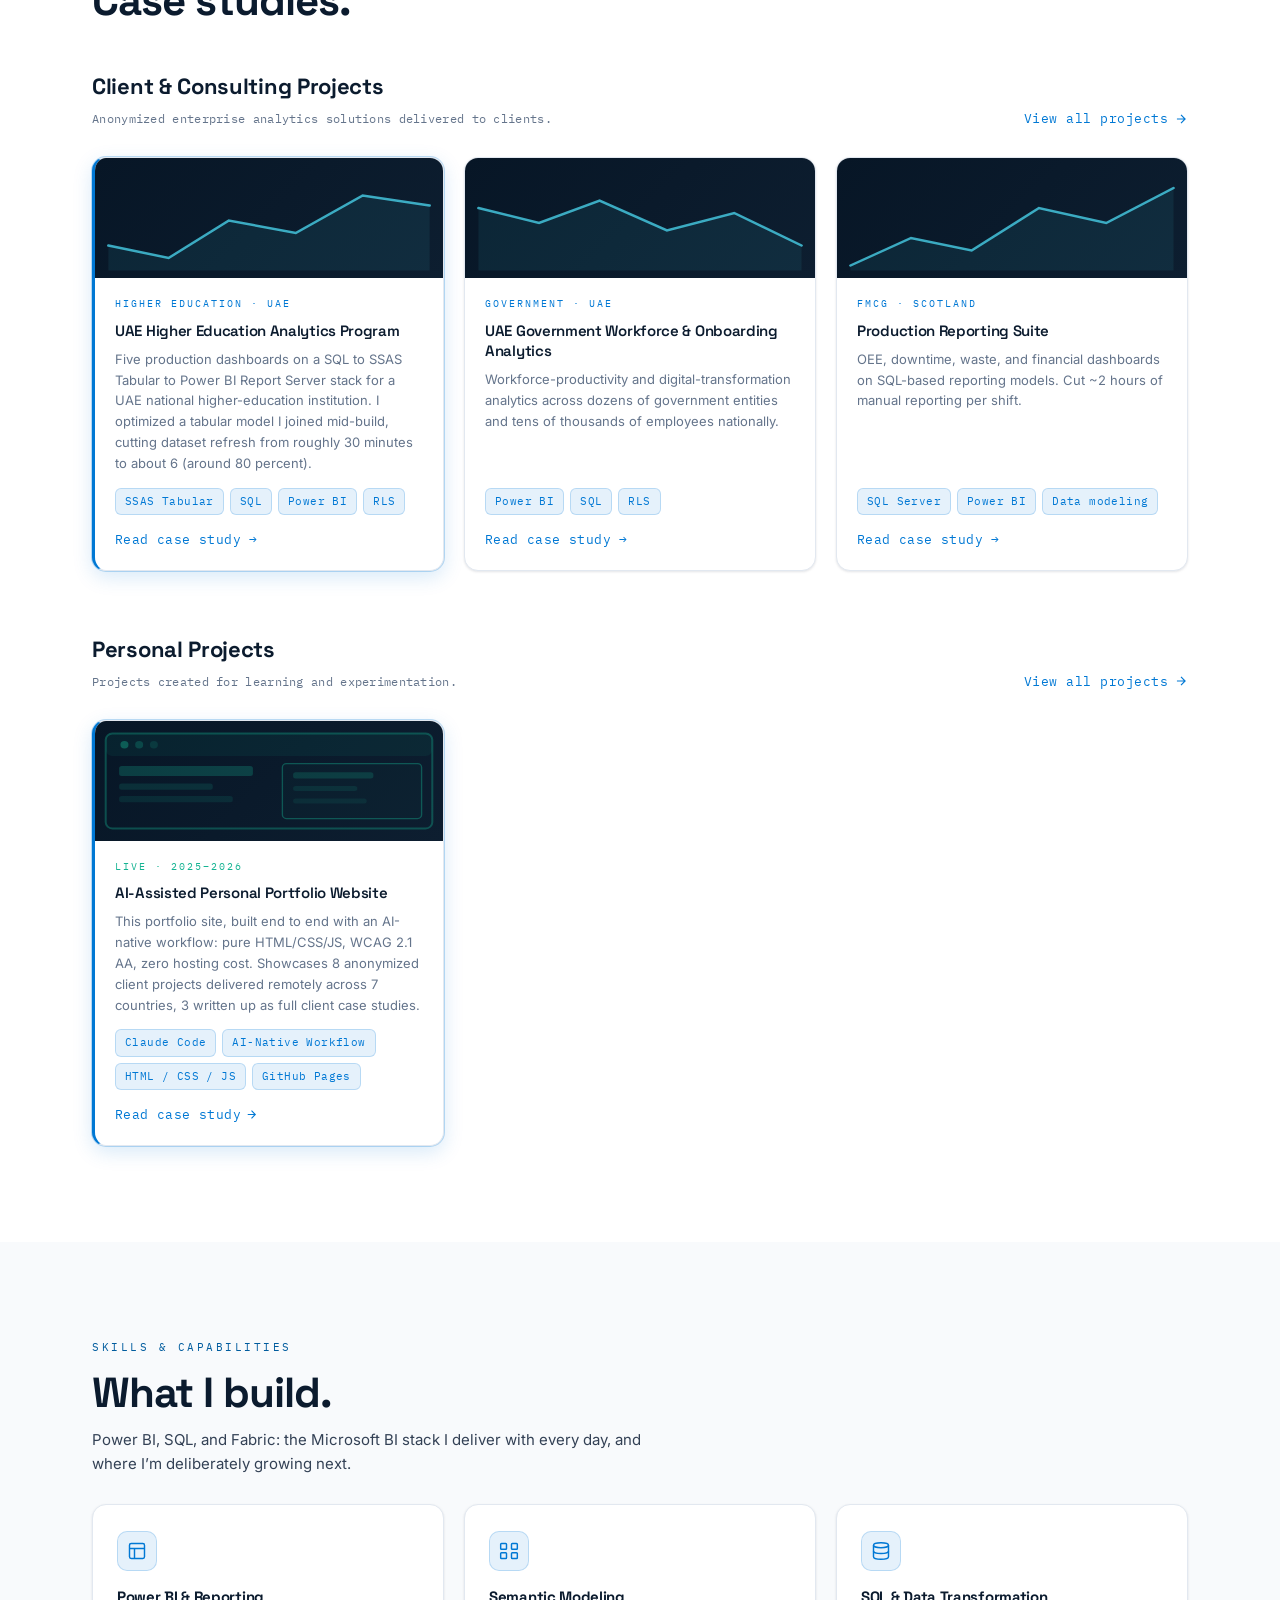
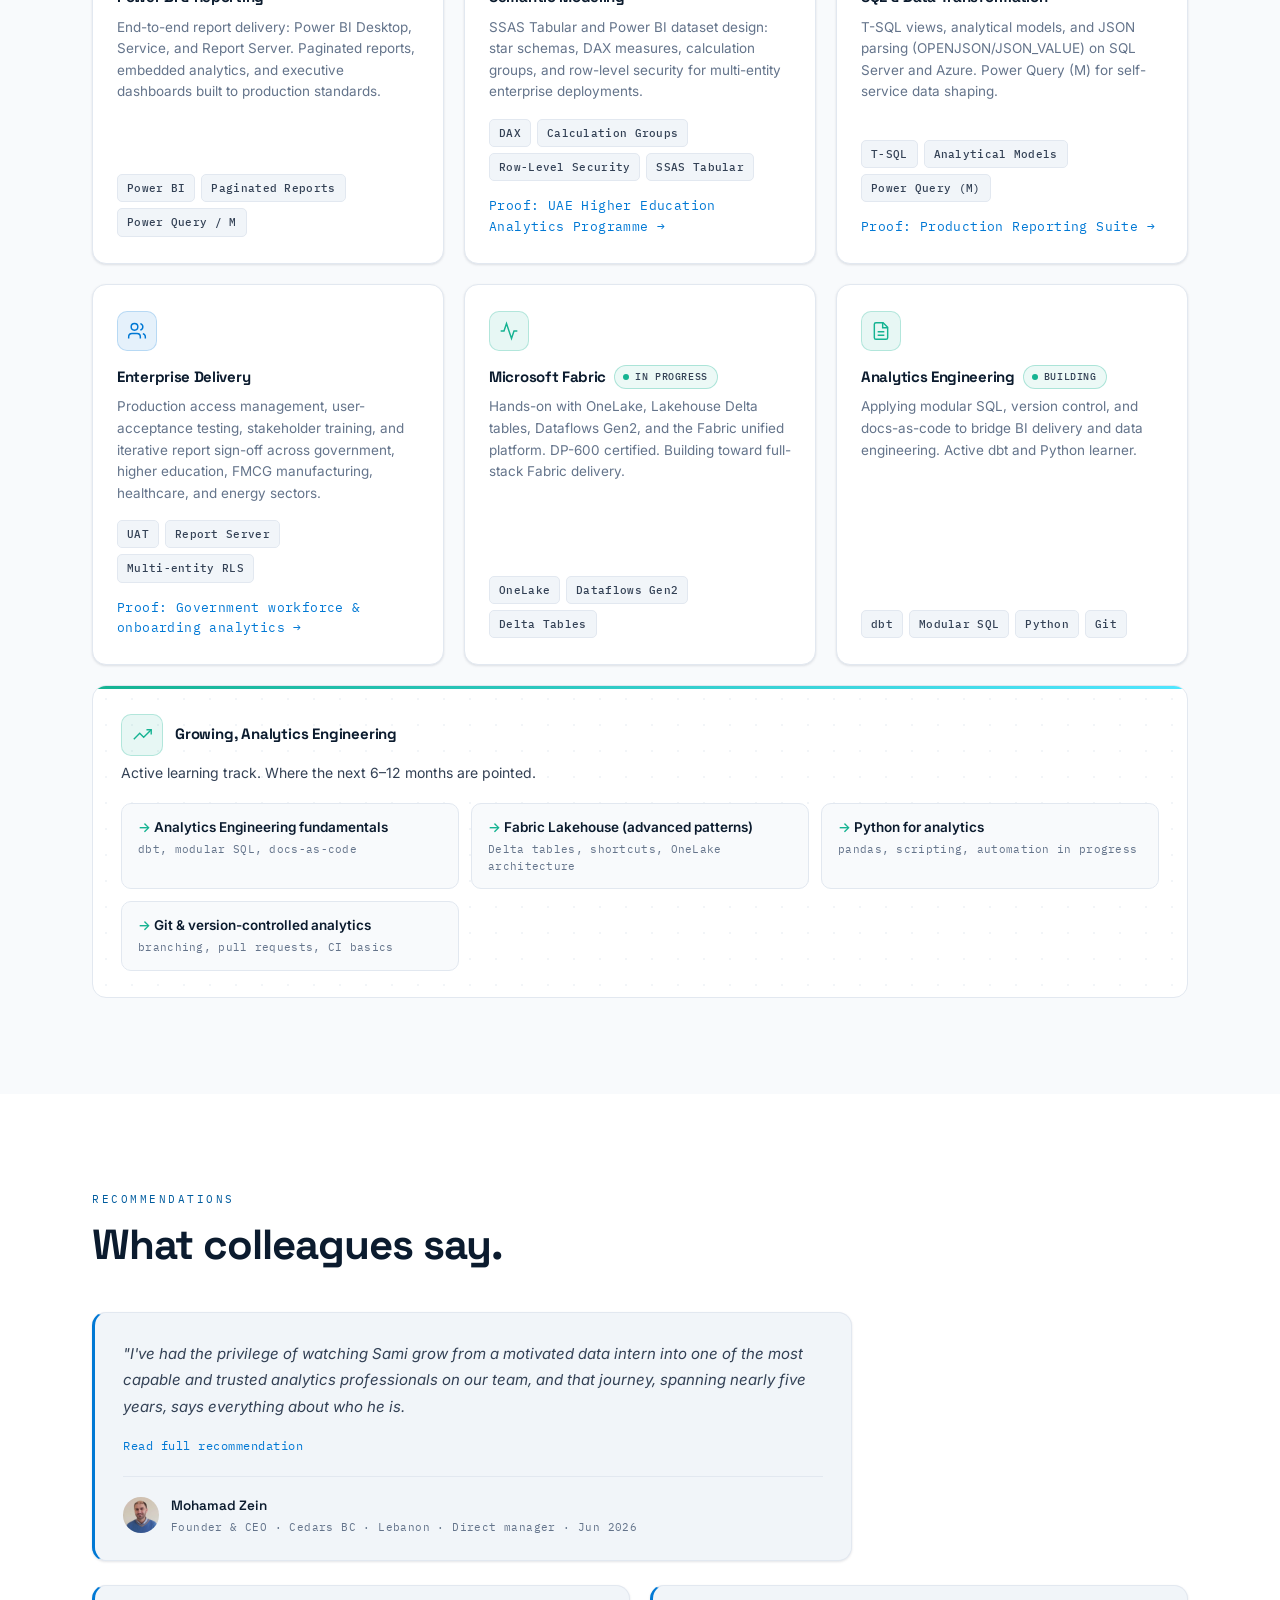
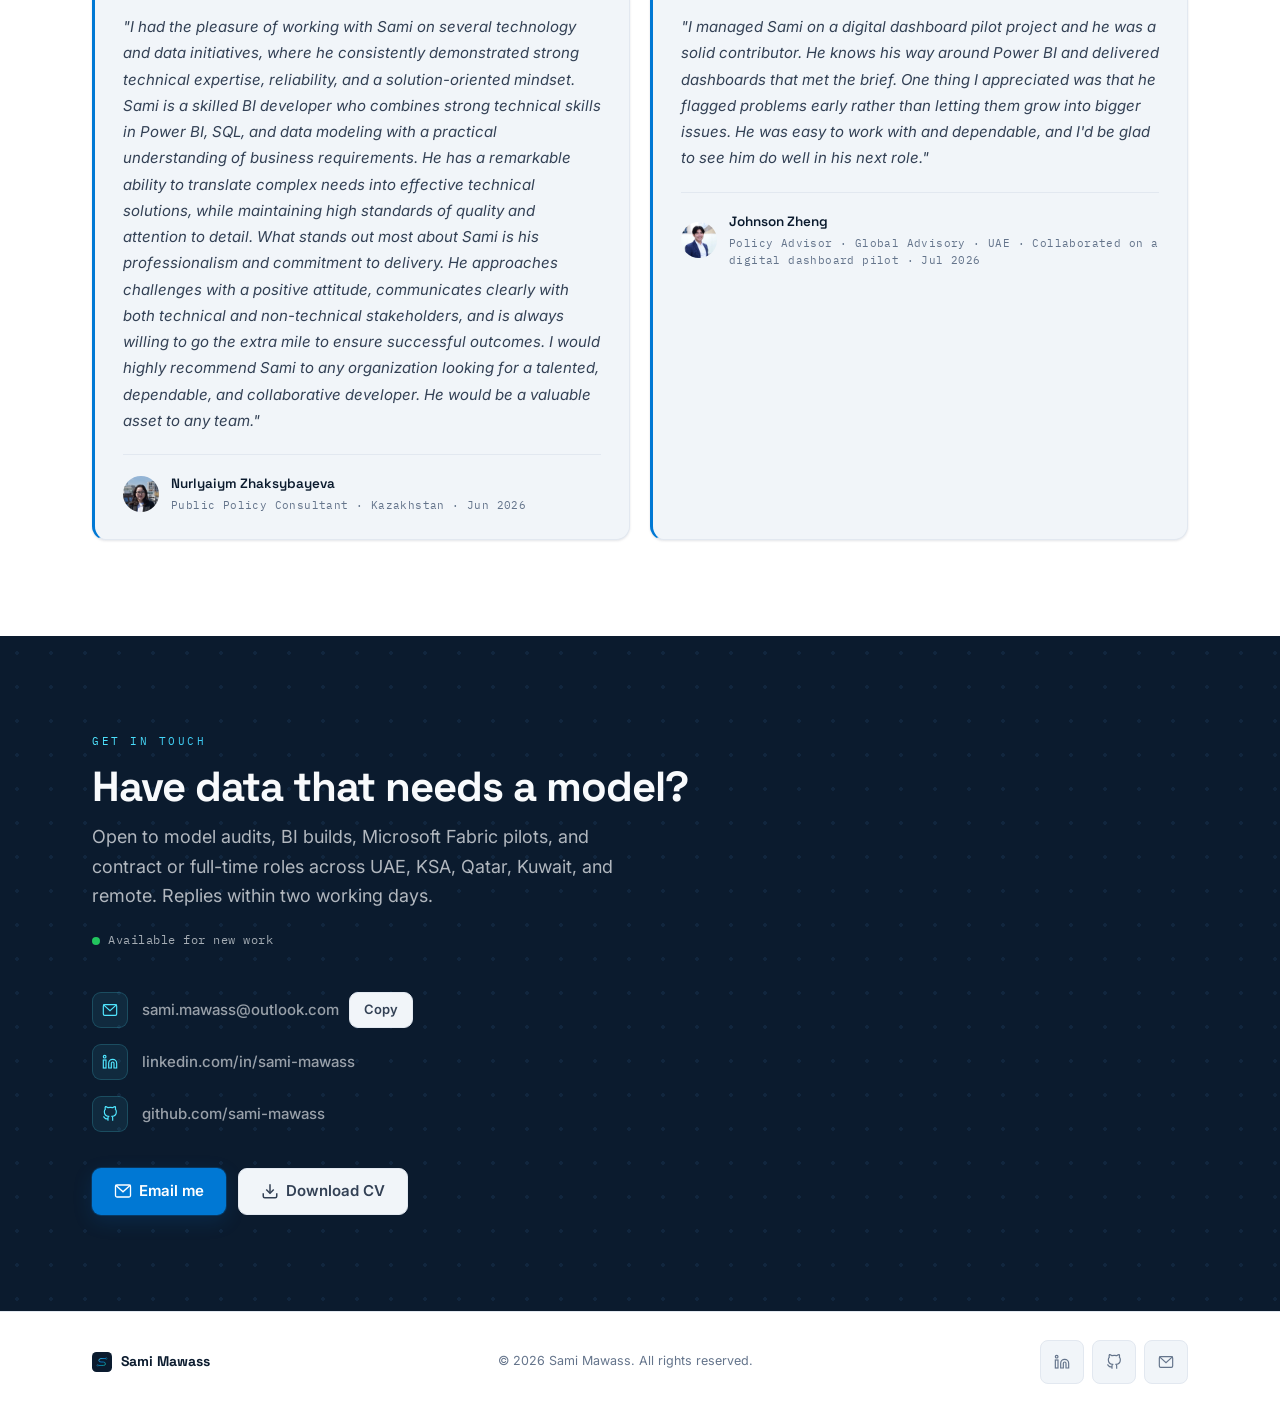
==== commit dae3fd9f: "Experience: state first-employee role at Cedars BC and fix country count Co-Authored-By: Claude Sonn" ====
--- a/index.html
+++ b/index.html
@@ -280,7 +280,8 @@
               <div class="timeline-role">Data Analyst · BI Developer</div>
               <div class="timeline-co">Cedars BC · Full-time · Lebanon, Hybrid</div>
               <ul class="timeline-bullets">
-                <li style="list-style:none;padding-left:0;margin-left:-16px;">Delivered the BI and analytics build remotely from Lebanon across 7 countries and multiple industries (government, higher education, FMCG manufacturing, healthcare, and energy), through direct client work and international white-label partnerships.</li>
+                <li style="list-style:none;padding-left:0;margin-left:-16px;">Joined as Cedars BC's first employee at a very early-stage startup and established the company's analytics and BI function from scratch.</li>
+                <li style="list-style:none;padding-left:0;margin-left:-16px;">Delivered the BI and analytics build remotely from Lebanon across 7+ countries and multiple industries (government, higher education, FMCG manufacturing, healthcare, and energy), through direct client work and international white-label partnerships.</li>
                 <li>Contributed as a BI Developer to a <a href="case-education.html" style="color:var(--azure);">five-dashboard analytics programme</a> for a UAE national higher-education institution: SQL views, SSAS Tabular model enhancements, Power BI builds, and production RLS. Optimized a tabular model I joined mid-build, cutting dataset refresh from roughly 30 minutes to about 6 (around 80 percent). Delivered through a global advisory firm.</li>
                 <li>Cut ~2 hours of manual shift reporting at an FMCG manufacturer (Scotland) by building <a href="case-fmcg-suite.html" style="color:var(--azure);">OEE, downtime, waste, and financial dashboards</a> on SQL-based reporting models.</li>
                 <li>Delivered workforce-productivity and digital-transformation analytics across dozens of government entities and tens of thousands of employees for a UAE government HR authority, using Power BI and SQL Server.</li>
@@ -303,7 +304,7 @@
               <div class="timeline-role">Data Intern</div>
               <div class="timeline-co">Cedars BC · Tripoli, Lebanon, On-site</div>
               <ul class="timeline-bullets">
-                <li style="list-style:none;padding-left:0;margin-left:-16px;">Completed a structured training program in the Microsoft Data and AI ecosystem at a growing BI consultancy, building hands-on foundations across Power BI, SQL, Azure Data Services, SSIS, and SSAS while earning Microsoft certifications. Contributed to dashboard development and data-analysis tasks on internal analytics and reporting projects alongside the consulting team, and supported proposal preparation and early business-development work during the consultancy's expansion.</li>
+                <li style="list-style:none;padding-left:0;margin-left:-16px;">Joined as Cedars BC's first employee while completing my degree, training in the Microsoft data stack (Power BI, SQL, SSAS and Azure fundamentals) before moving to a full-time role within six months. Contributed to dashboard development and data-analysis tasks on internal analytics and reporting projects alongside the consulting team, and supported proposal preparation and early business-development work during the consultancy's expansion.</li>
 
               </ul>
             </div>
